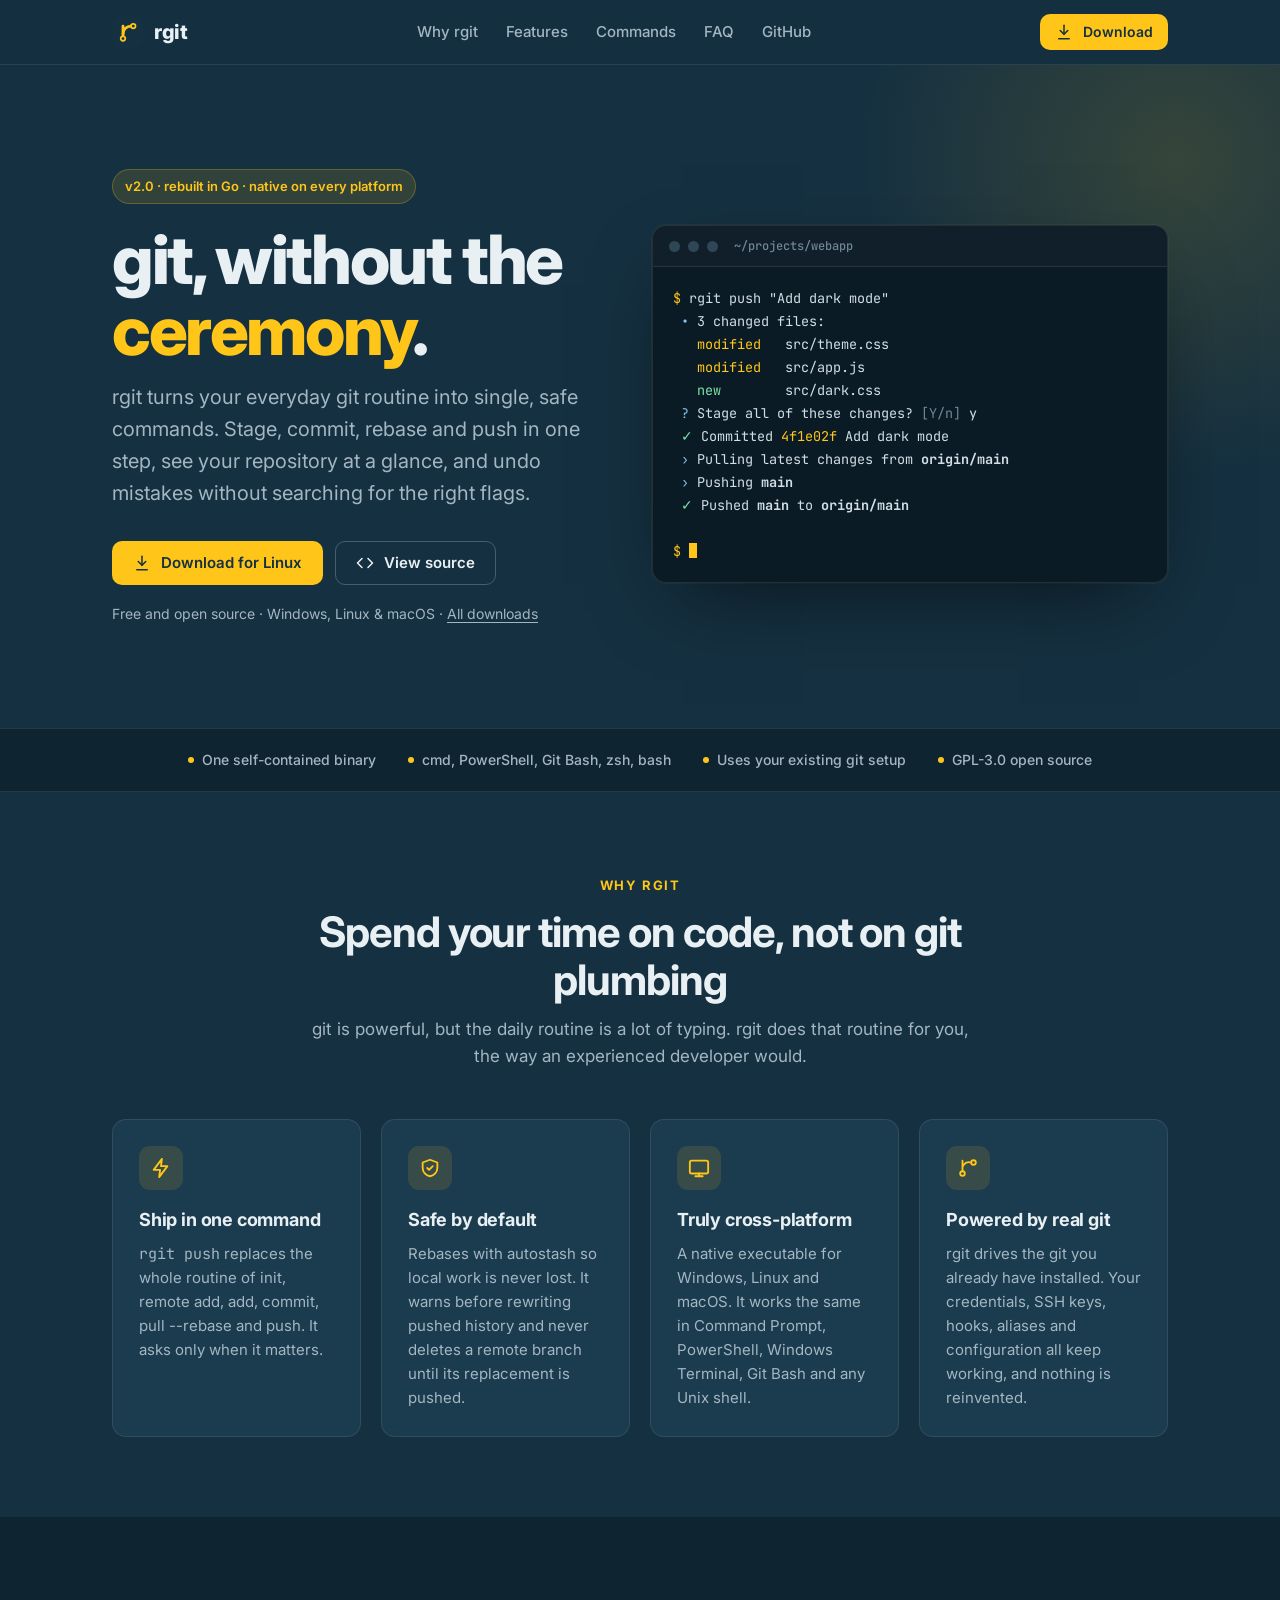
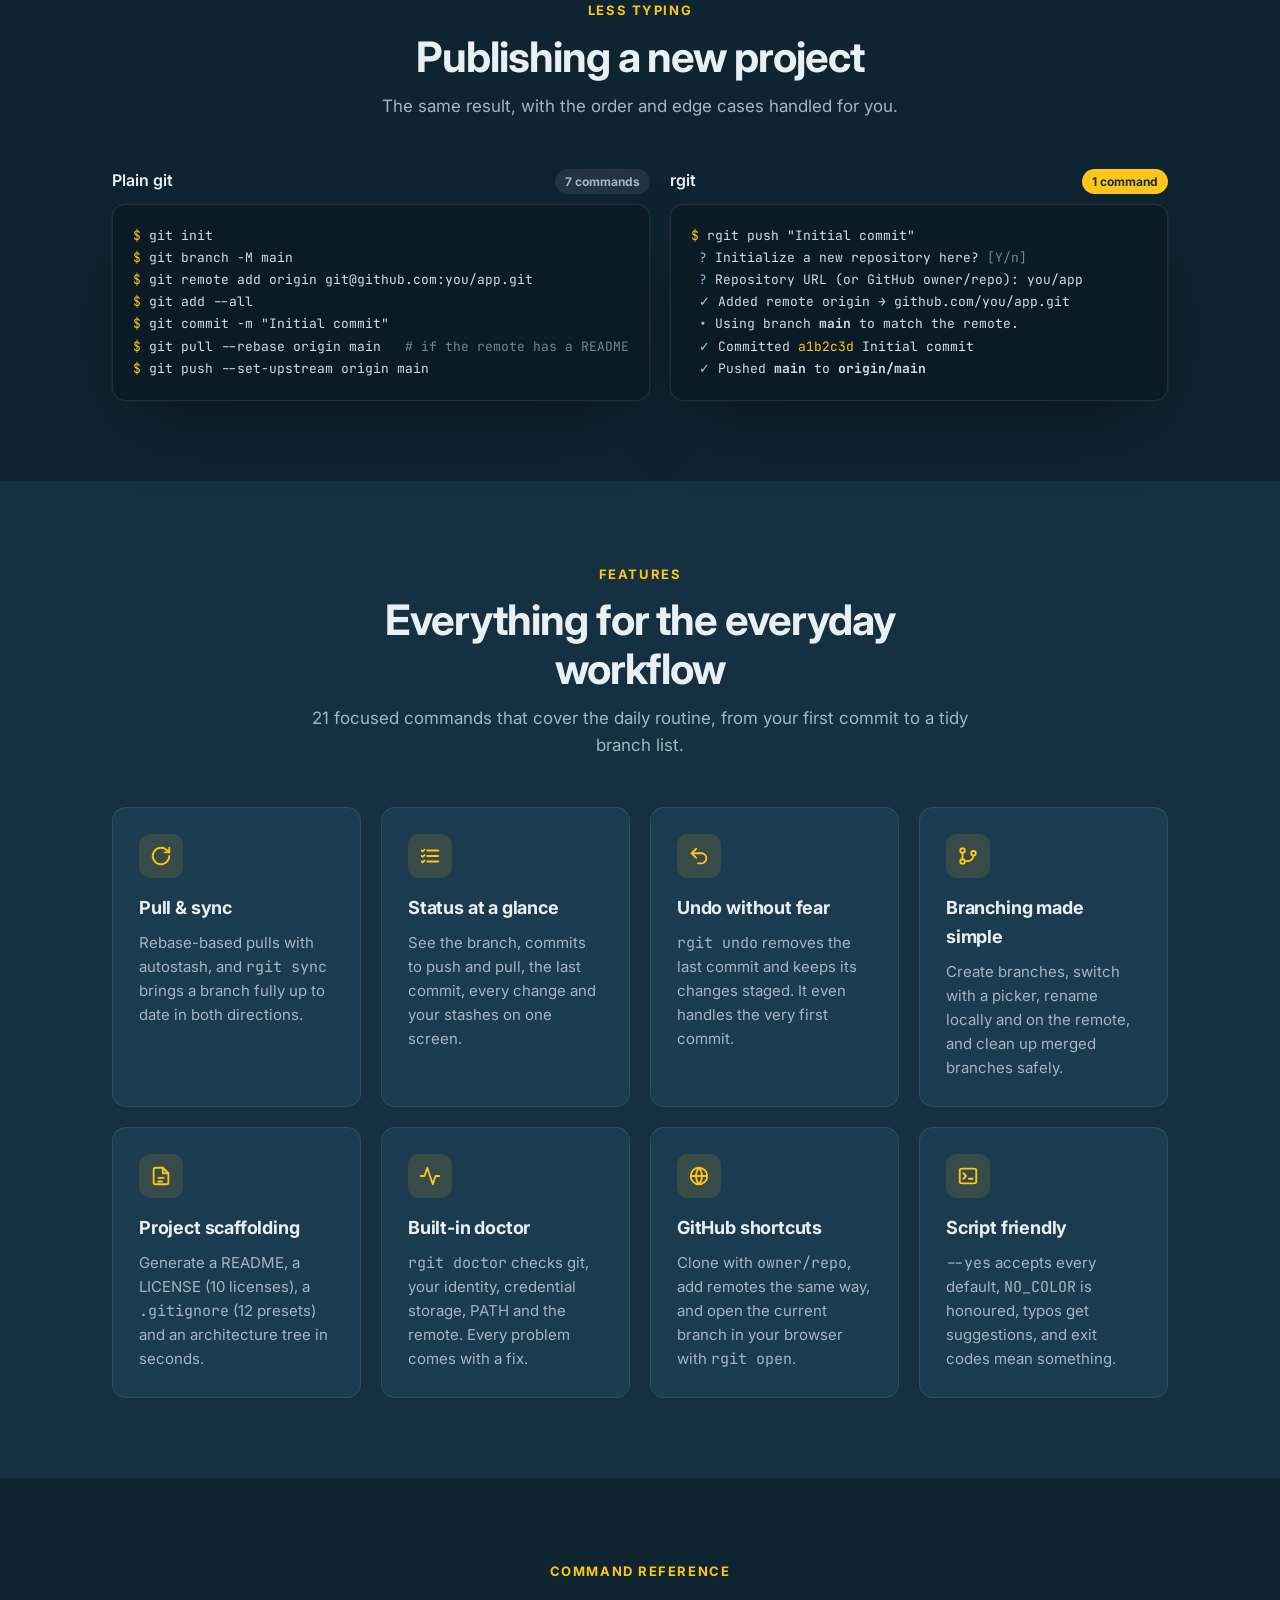
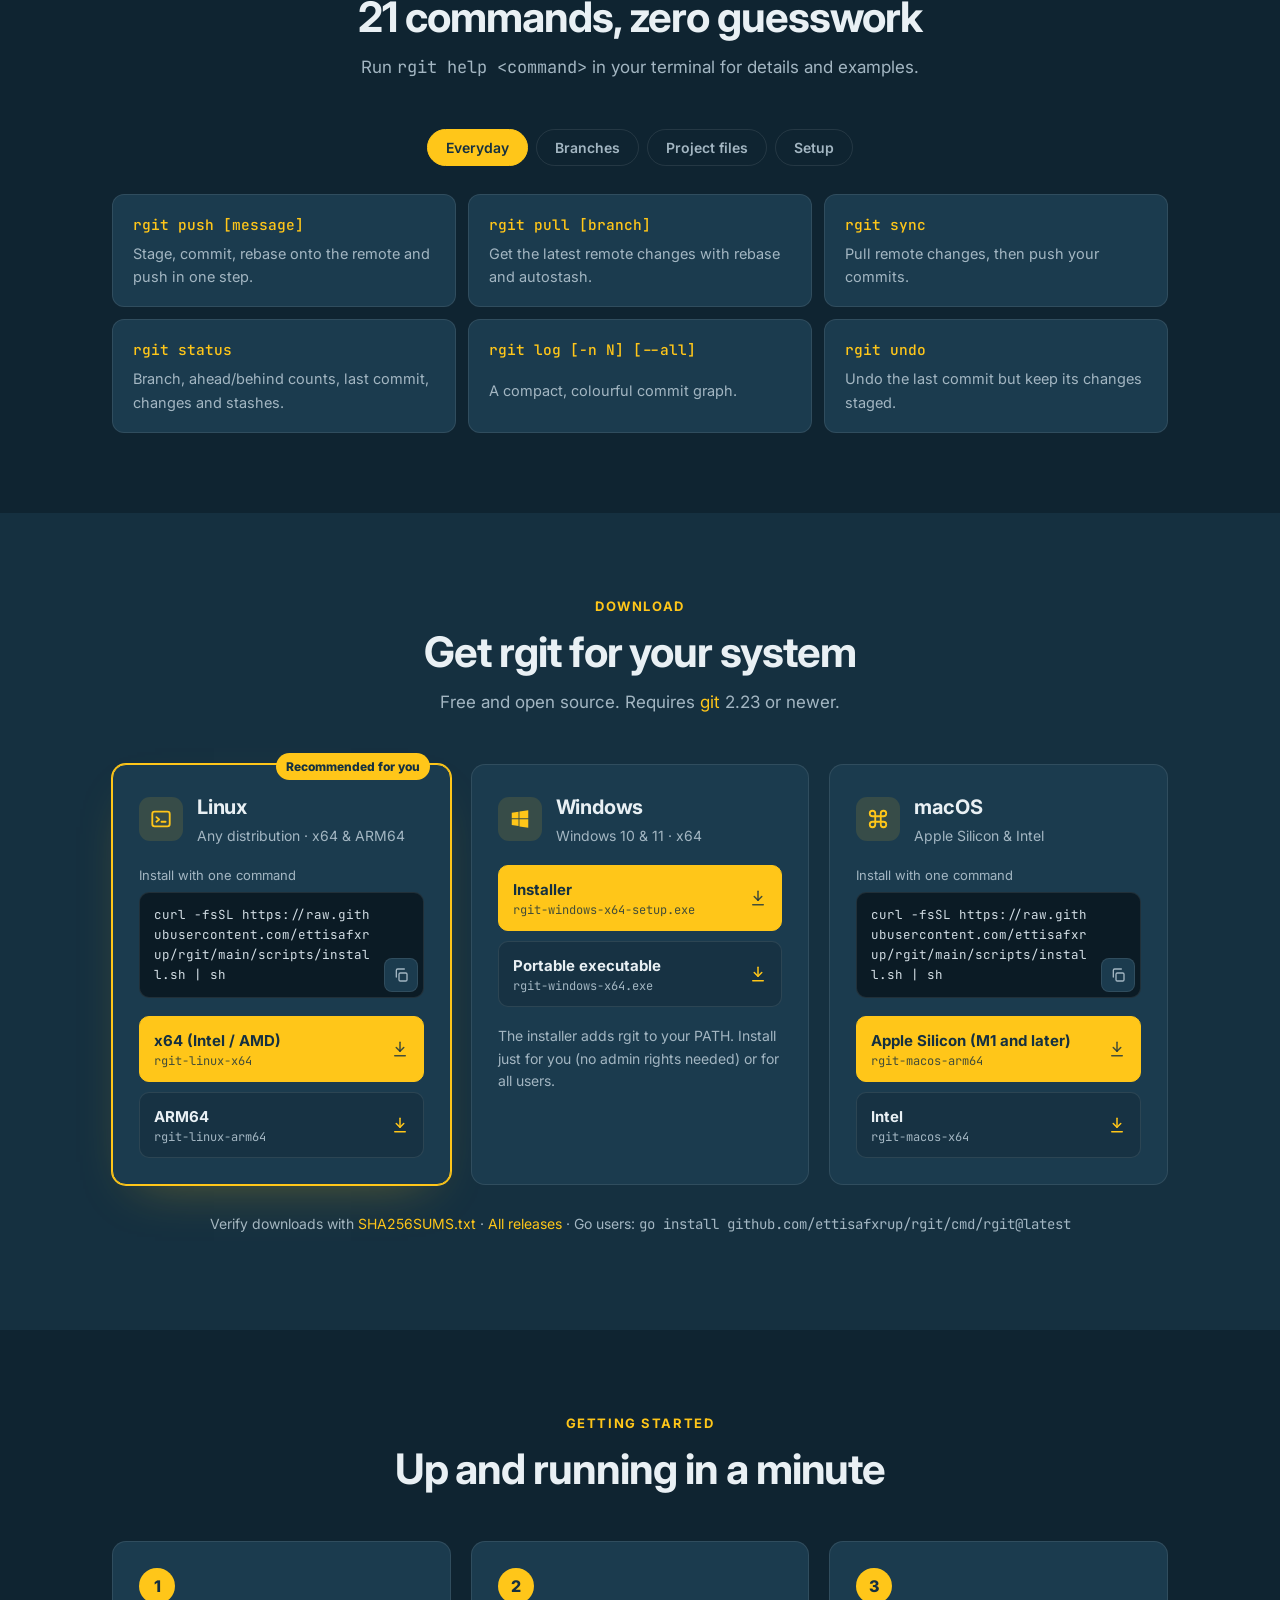
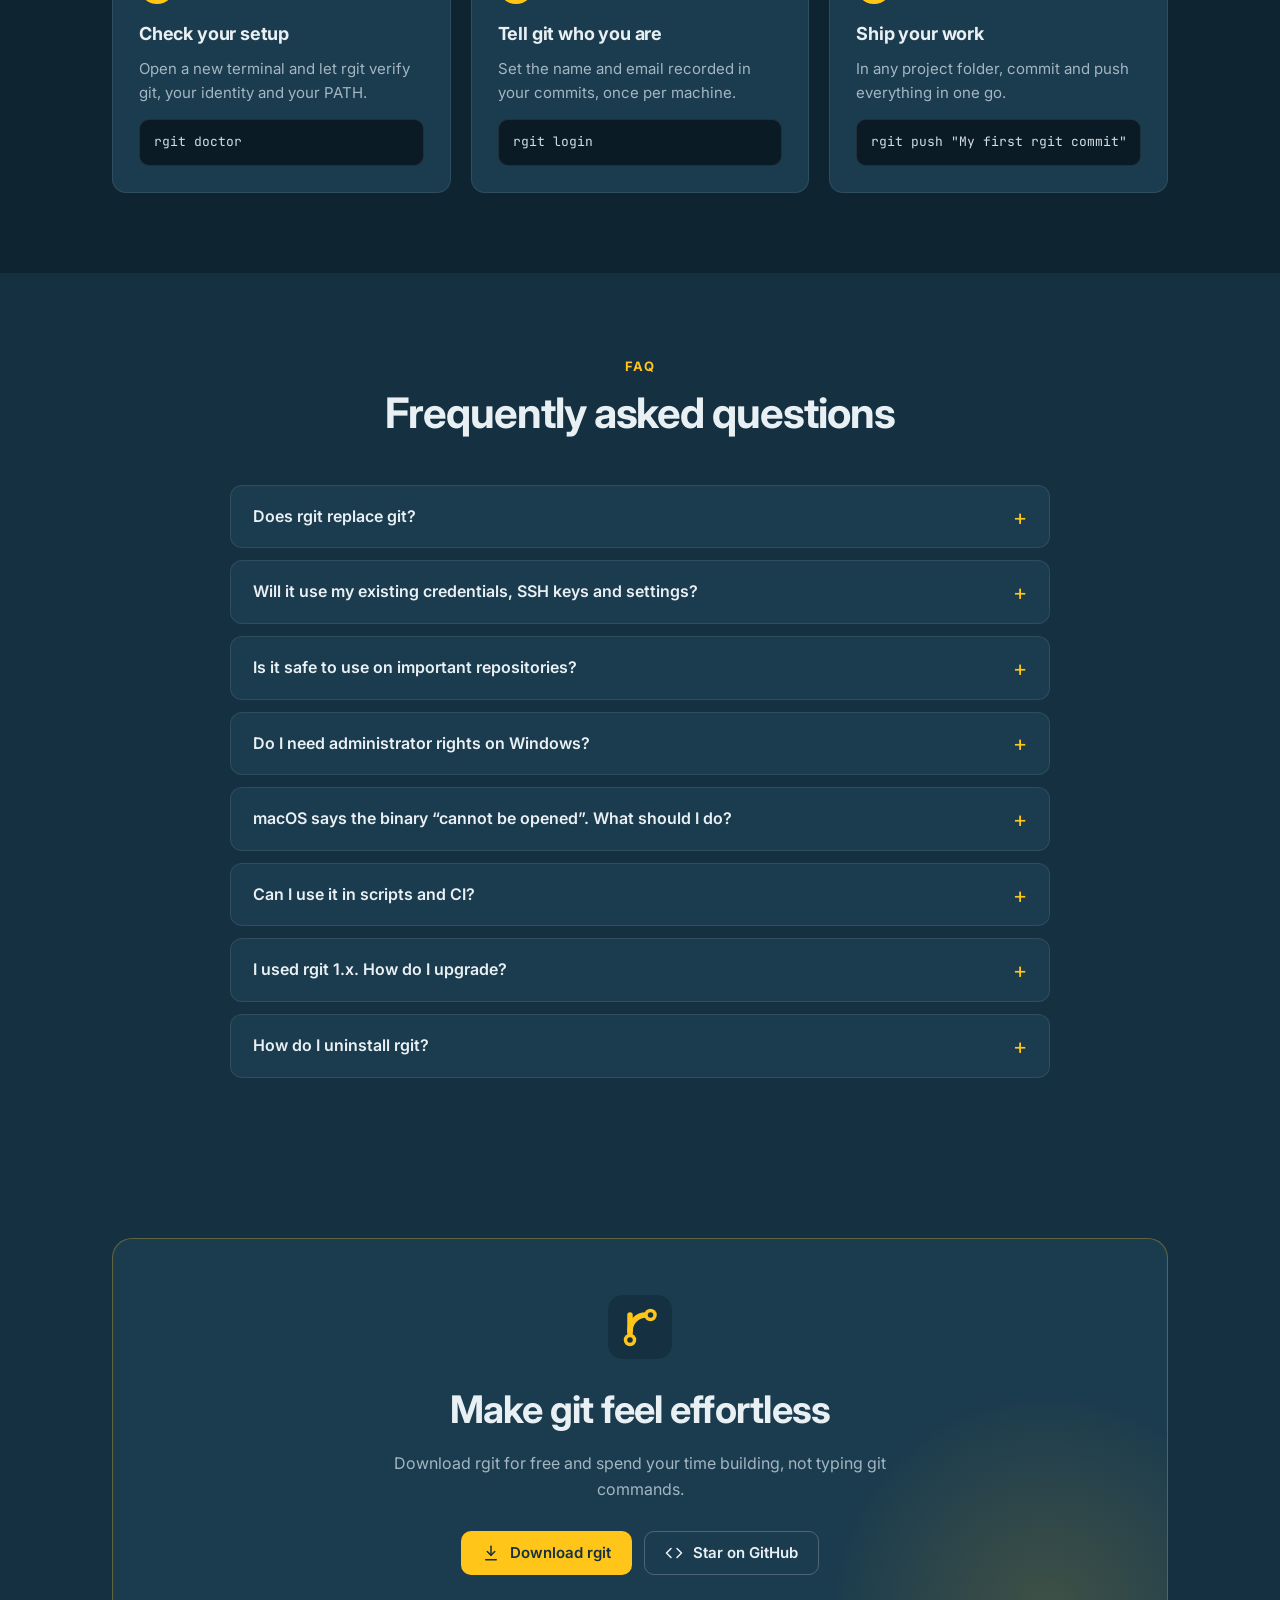
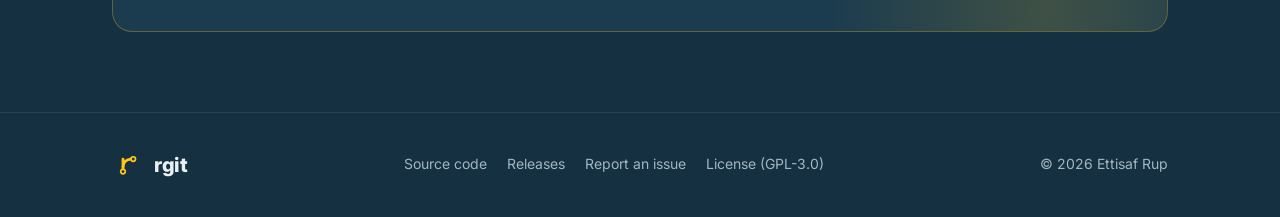
==== docs/index.html @ 82388982 "rgit: v2.0.0 release" ====
<!doctype html>
<html lang="en">
<head>
  <meta charset="utf-8">
  <meta name="viewport" content="width=device-width, initial-scale=1">
  <title>rgit — git, without the ceremony</title>
  <meta name="description" content="rgit is a fast, friendly command-line companion for git. Push, pull, sync, undo, branch and scaffold projects with single, safe commands. Free for Windows, Linux and macOS.">
  <meta name="theme-color" content="#153040">
  <meta property="og:title" content="rgit — git, without the ceremony">
  <meta property="og:description" content="Everyday git chores as single, safe commands. Native on Windows, Linux and macOS.">
  <meta property="og:image" content="og-image.png">
  <meta property="og:type" content="website">
  <link rel="icon" type="image/svg+xml" href="logo.svg">
  <link rel="icon" type="image/png" href="favicon.png">
  <link rel="preconnect" href="https://fonts.googleapis.com">
  <link rel="preconnect" href="https://fonts.gstatic.com" crossorigin>
  <link href="https://fonts.googleapis.com/css2?family=Inter:wght@400;500;600;700;800&family=JetBrains+Mono:wght@400;500;700&display=swap" rel="stylesheet">
  <style>
    :root {
      --navy: #153040;
      --navy-deep: #0f2431;
      --navy-raised: #1b3b4e;
      --navy-high: #234a61;
      --line: rgba(255, 255, 255, 0.09);
      --amber: #ffc619;
      --amber-hover: #ffd451;
      --amber-soft: rgba(255, 198, 25, 0.12);
      --text: #e9f0f4;
      --muted: #a3b6c2;
      --term-bg: #0b1b25;
      --term-green: #7ee2a8;
      --term-cyan: #7cc7e8;
      --term-dim: #6f8795;
      --radius: 14px;
      --max: 1120px;
      --font: "Inter", system-ui, -apple-system, "Segoe UI", Roboto, sans-serif;
      --mono: "JetBrains Mono", ui-monospace, "Cascadia Code", Consolas, monospace;
      color-scheme: dark;
    }

    *, *::before, *::after { box-sizing: border-box; }
    html { scroll-behavior: smooth; }
    body {
      margin: 0;
      background: var(--navy);
      color: var(--text);
      font-family: var(--font);
      font-size: 16px;
      line-height: 1.6;
      -webkit-font-smoothing: antialiased;
      overflow-x: hidden;
    }
    a { color: var(--amber); text-decoration: none; }
    a:hover { color: var(--amber-hover); }
    img, svg { display: block; }
    code, pre, kbd { font-family: var(--mono); }
    :focus-visible { outline: 2px solid var(--amber); outline-offset: 3px; border-radius: 6px; }

    .container { max-width: var(--max); margin: 0 auto; padding: 0 16px; }
    @media (min-width: 720px) { .container { padding: 0 32px; } }

    .skip-link { position: absolute; left: -999px; top: 8px; background: var(--amber); color: var(--navy); padding: 8px 14px; border-radius: 8px; font-weight: 700; z-index: 100; }
    .skip-link:focus { left: 8px; }

    /* ---------- Navigation ---------- */
    .nav {
      position: sticky; top: 0; z-index: 50;
      background: rgba(21, 48, 64, 0.88);
      backdrop-filter: blur(10px); -webkit-backdrop-filter: blur(10px);
      border-bottom: 1px solid var(--line);
    }
    .nav-inner { display: flex; align-items: center; justify-content: space-between; height: 64px; gap: 16px; }
    .brand { display: flex; align-items: center; gap: 10px; color: var(--text); font-weight: 800; font-size: 20px; letter-spacing: -0.02em; }
    .brand:hover { color: var(--text); }
    .brand img { width: 32px; height: 32px; }
    .nav-links { display: none; gap: 28px; font-size: 15px; font-weight: 500; }
    .nav-links a { color: var(--muted); }
    .nav-links a:hover { color: var(--text); }
    @media (min-width: 860px) { .nav-links { display: flex; } }

    /* ---------- Buttons ---------- */
    .btn {
      display: inline-flex; align-items: center; justify-content: center; gap: 10px;
      padding: 12px 20px; border-radius: 10px; border: 1px solid transparent;
      font: 600 15px/1.2 var(--font); cursor: pointer; transition: background .15s, border-color .15s, transform .15s;
      white-space: nowrap;
    }
    .btn:hover { transform: translateY(-1px); }
    .btn-primary { background: var(--amber); color: var(--navy); }
    .btn-primary:hover { background: var(--amber-hover); color: var(--navy); }
    .btn-ghost { background: transparent; color: var(--text); border-color: rgba(255,255,255,.22); }
    .btn-ghost:hover { border-color: var(--amber); color: var(--text); }
    .btn-sm { padding: 8px 14px; font-size: 14px; }
    .btn svg { width: 18px; height: 18px; flex: none; }

    /* ---------- Hero ---------- */
    .hero { position: relative; padding: 72px 0 56px; overflow: hidden; }
    .hero::before {
      content: ""; position: absolute; inset: -40% -20% auto auto; width: 720px; height: 720px;
      background: radial-gradient(circle, rgba(255,198,25,.14), transparent 62%);
      pointer-events: none;
    }
    .hero-grid { position: relative; display: grid; grid-template-columns: minmax(0, 1fr); gap: 48px; align-items: center; }
    @media (min-width: 980px) { .hero-grid { grid-template-columns: minmax(0, 1fr) minmax(0, 1.05fr); } .hero { padding: 104px 0 88px; } }
    .eyebrow {
      display: inline-flex; align-items: center; gap: 8px; padding: 6px 12px; border-radius: 999px;
      background: var(--amber-soft); color: var(--amber); font-size: 13px; font-weight: 600;
      border: 1px solid rgba(255,198,25,.25);
    }
    .hero h1 {
      margin: 20px 0 16px; font-size: clamp(40px, 7vw, 68px); line-height: 1.04; letter-spacing: -0.035em; font-weight: 800;
    }
    .hero h1 em { font-style: normal; color: var(--amber); }
    .hero p.lead { margin: 0 0 32px; font-size: clamp(17px, 2.2vw, 20px); color: var(--muted); max-width: 34em; }
    .hero-actions { display: flex; flex-wrap: wrap; gap: 12px; align-items: center; }
    .hero-meta { margin-top: 18px; font-size: 14px; color: var(--muted); }
    .hero-meta a { color: var(--muted); text-decoration: underline; text-underline-offset: 3px; }
    .hero-meta a:hover { color: var(--text); }

    /* ---------- Terminal ---------- */
    .terminal {
      background: var(--term-bg); border: 1px solid var(--line); border-radius: var(--radius);
      box-shadow: 0 30px 80px -30px rgba(0,0,0,.65), 0 0 0 1px rgba(255,198,25,.05);
      overflow: hidden; min-width: 0;
    }
    .terminal-bar { display: flex; align-items: center; gap: 8px; padding: 12px 16px; border-bottom: 1px solid var(--line); background: rgba(255,255,255,.02); }
    .terminal-bar span { width: 11px; height: 11px; border-radius: 50%; background: #2e4655; }
    .terminal-bar .title { width: auto; height: auto; background: none; margin-left: 8px; font: 500 12px var(--mono); color: var(--term-dim); border-radius: 0; }
    .terminal pre { margin: 0; padding: 20px; font-size: 13.5px; line-height: 1.7; overflow-x: auto; color: #d2dde4; }
    .t-prompt { color: var(--amber); user-select: none; }
    .t-ok { color: var(--term-green); }
    .t-step { color: var(--term-cyan); }
    .t-ask { color: var(--term-cyan); }
    .t-dim { color: var(--term-dim); }
    .t-hash { color: var(--amber); }
    .t-new { color: var(--term-green); }
    .t-mod { color: var(--amber); }
    .cursor { display: inline-block; width: 8px; height: 1.1em; vertical-align: -2px; background: var(--amber); animation: blink 1.1s steps(1) infinite; }
    @keyframes blink { 50% { opacity: 0; } }
    @media (prefers-reduced-motion: reduce) { .cursor { animation: none; } html { scroll-behavior: auto; } .btn:hover { transform: none; } }

    /* ---------- Strip ---------- */
    .strip { border-top: 1px solid var(--line); border-bottom: 1px solid var(--line); background: var(--navy-deep); }
    .strip ul { list-style: none; margin: 0 auto; padding: 20px 16px; display: flex; flex-wrap: wrap; justify-content: center; gap: 10px 32px; font-size: 14px; color: var(--muted); font-weight: 500; }
    .strip li { display: flex; align-items: center; gap: 8px; }
    .strip li::before { content: ""; width: 6px; height: 6px; border-radius: 50%; background: var(--amber); }

    /* ---------- Sections ---------- */
    section { padding: 80px 0; }
    section.alt { background: var(--navy-deep); }
    .section-head { max-width: 680px; margin: 0 auto 48px; text-align: center; }
    .section-head .kicker { color: var(--amber); font-weight: 700; font-size: 13px; letter-spacing: .12em; text-transform: uppercase; }
    .section-head h2 { margin: 10px 0 12px; font-size: clamp(28px, 4.2vw, 42px); line-height: 1.15; letter-spacing: -0.025em; }
    .section-head p { margin: 0; color: var(--muted); font-size: 17px; }

    .grid { display: grid; gap: 20px; grid-template-columns: repeat(auto-fit, minmax(min(100%, 230px), 1fr)); }
    .card {
      background: var(--navy-raised); border: 1px solid var(--line); border-radius: var(--radius);
      padding: 26px; transition: border-color .2s, transform .2s;
    }
    .card:hover { border-color: rgba(255,198,25,.35); }
    .card h3 { margin: 16px 0 8px; font-size: 18px; letter-spacing: -0.01em; }
    .card p { margin: 0; color: var(--muted); font-size: 15px; }
    .icon {
      width: 44px; height: 44px; border-radius: 11px; display: grid; place-items: center;
      background: var(--amber-soft); color: var(--amber);
    }
    .icon svg { width: 22px; height: 22px; }

    /* ---------- Comparison ---------- */
    .compare { display: grid; gap: 20px; }
    @media (min-width: 860px) { .compare { grid-template-columns: 1fr 1fr; } }
    .compare .terminal pre { font-size: 13px; }
    .compare-label { display: flex; align-items: center; justify-content: space-between; margin-bottom: 10px; font-weight: 600; }
    .pill { font-size: 12px; font-weight: 700; padding: 3px 10px; border-radius: 999px; }
    .pill-muted { background: rgba(255,255,255,.08); color: var(--muted); }
    .pill-amber { background: var(--amber); color: var(--navy); }

    /* ---------- Commands ---------- */
    .tabs { display: flex; flex-wrap: wrap; gap: 8px; justify-content: center; margin-bottom: 28px; }
    .tab {
      padding: 9px 18px; border-radius: 999px; border: 1px solid var(--line); background: transparent;
      color: var(--muted); font: 600 14px var(--font); cursor: pointer;
    }
    .tab:hover { color: var(--text); }
    .tab[aria-selected="true"] { background: var(--amber); border-color: var(--amber); color: var(--navy); }
    .cmd-list { display: grid; gap: 12px; grid-template-columns: repeat(auto-fit, minmax(min(100%, 320px), 1fr)); }
    .cmd {
      display: grid; gap: 6px; padding: 18px 20px; border-radius: 12px;
      background: var(--navy-raised); border: 1px solid var(--line);
    }
    .cmd code { color: var(--amber); font-size: 14.5px; font-weight: 500; word-break: break-word; }
    .cmd span { color: var(--muted); font-size: 14.5px; }
    [hidden] { display: none !important; }

    /* ---------- Download ---------- */
    .platforms { display: grid; gap: 20px; grid-template-columns: repeat(auto-fit, minmax(min(100%, 300px), 1fr)); }
    .platform { position: relative; display: flex; flex-direction: column; gap: 18px; }
    .platform.recommended { border-color: var(--amber); box-shadow: 0 0 0 1px var(--amber), 0 20px 50px -25px rgba(255,198,25,.35); }
    .badge-rec {
      position: absolute; top: -12px; right: 20px; background: var(--amber); color: var(--navy);
      font-size: 12px; font-weight: 800; padding: 4px 10px; border-radius: 999px; display: none;
    }
    .platform.recommended .badge-rec { display: block; }
    .platform-head { display: flex; align-items: center; gap: 14px; }
    .platform-head h3 { margin: 0; font-size: 20px; }
    .platform-head p { margin: 2px 0 0; color: var(--muted); font-size: 14px; }
    .downloads { display: grid; gap: 10px; }
    .dl {
      display: flex; align-items: center; justify-content: space-between; gap: 12px;
      padding: 12px 14px; border-radius: 10px; border: 1px solid var(--line); background: rgba(0,0,0,.14); color: var(--text);
    }
    .dl:hover { border-color: var(--amber); color: var(--text); }
    .dl strong { display: block; font-size: 15px; }
    .dl small { display: block; color: var(--muted); font: 12px var(--mono); word-break: break-all; }
    .dl svg { width: 18px; height: 18px; color: var(--amber); flex: none; }
    .dl.primary { background: var(--amber); border-color: var(--amber); color: var(--navy); }
    .dl.primary small, .dl.primary svg { color: rgba(21,48,64,.8); }
    .dl.primary:hover { background: var(--amber-hover); color: var(--navy); }

    .snippet { position: relative; }
    .snippet-label { font-size: 13px; color: var(--muted); margin-bottom: 6px; }
    .snippet pre {
      margin: 0; padding: 12px 48px 12px 14px; white-space: pre-wrap; word-break: break-all; border-radius: 10px; background: var(--term-bg);
      border: 1px solid var(--line); font-size: 12.5px; line-height: 1.6; overflow-x: auto; color: #d2dde4;
    }
    .copy {
      position: absolute; right: 6px; bottom: 6px; width: 34px; height: 34px; border-radius: 8px;
      border: 1px solid var(--line); background: var(--navy-raised); color: var(--muted); cursor: pointer;
      display: grid; place-items: center;
    }
    .copy:hover { color: var(--amber); border-color: var(--amber); }
    .copy svg { width: 16px; height: 16px; }
    .copy.done { color: var(--term-green); border-color: var(--term-green); }
    .download-foot { margin-top: 28px; text-align: center; color: var(--muted); font-size: 14px; }

    /* ---------- Steps ---------- */
    .steps { counter-reset: step; display: grid; gap: 20px; grid-template-columns: repeat(auto-fit, minmax(min(100%, 280px), 1fr)); }
    .step { counter-increment: step; }
    .step::before {
      content: counter(step); display: grid; place-items: center; width: 36px; height: 36px; border-radius: 50%;
      background: var(--amber); color: var(--navy); font-weight: 800;
    }
    .step pre { margin: 14px 0 0; padding: 12px 14px; background: var(--term-bg); border-radius: 10px; border: 1px solid var(--line); font-size: 13px; overflow-x: auto; color: #d2dde4; }

    /* ---------- FAQ ---------- */
    .faq { max-width: 820px; margin: 0 auto; display: grid; gap: 12px; }
    .faq details { background: var(--navy-raised); border: 1px solid var(--line); border-radius: 12px; padding: 0 22px; }
    .faq details[open] { border-color: rgba(255,198,25,.35); }
    .faq summary {
      list-style: none; cursor: pointer; padding: 18px 0; font-weight: 600; font-size: 16px;
      display: flex; justify-content: space-between; gap: 16px; align-items: center;
    }
    .faq summary::-webkit-details-marker { display: none; }
    .faq summary::after { content: "+"; color: var(--amber); font-size: 22px; font-weight: 400; line-height: 1; transition: transform .2s; }
    .faq details[open] summary::after { transform: rotate(45deg); }
    .faq details p { margin: 0 0 18px; color: var(--muted); }
    .faq code { color: var(--amber); font-size: .92em; }

    /* ---------- CTA + footer ---------- */
    .cta { text-align: center; }
    .cta-box {
      position: relative; overflow: hidden; padding: 56px 24px; border-radius: 20px;
      background: var(--navy-raised); border: 1px solid rgba(255,198,25,.3);
    }
    .cta-box::before { content: ""; position: absolute; inset: auto -120px -220px auto; width: 480px; height: 480px; background: radial-gradient(circle, rgba(255,198,25,.16), transparent 65%); }
    .cta-box > * { position: relative; }
    .cta-box img { width: 64px; height: 64px; margin: 0 auto 20px; }
    .cta-box h2 { margin: 0 0 12px; font-size: clamp(26px, 4vw, 38px); letter-spacing: -0.02em; }
    .cta-box p { margin: 0 auto 28px; color: var(--muted); max-width: 32em; }
    .cta-box .hero-actions { justify-content: center; }

    footer { border-top: 1px solid var(--line); padding: 36px 0; color: var(--muted); font-size: 14px; }
    .footer-inner { display: flex; flex-wrap: wrap; gap: 16px 28px; justify-content: space-between; align-items: center; }
    .footer-links { display: flex; flex-wrap: wrap; gap: 20px; }
    .footer-links a { color: var(--muted); }
    .footer-links a:hover { color: var(--text); }
  </style>
</head>
<body>
  <a class="skip-link" href="#main">Skip to content</a>

  <!-- Reusable icons -->
  <svg width="0" height="0" style="position:absolute" aria-hidden="true">
    <symbol id="i-download" viewBox="0 0 24 24" fill="none" stroke="currentColor" stroke-width="2" stroke-linecap="round" stroke-linejoin="round"><path d="M12 3v12"/><path d="m7 10 5 5 5-5"/><path d="M5 21h14"/></symbol>
    <symbol id="i-copy" viewBox="0 0 24 24" fill="none" stroke="currentColor" stroke-width="2" stroke-linecap="round" stroke-linejoin="round"><rect x="9" y="9" width="12" height="12" rx="2"/><path d="M5 15V5a2 2 0 0 1 2-2h10"/></symbol>
    <symbol id="i-check" viewBox="0 0 24 24" fill="none" stroke="currentColor" stroke-width="2.4" stroke-linecap="round" stroke-linejoin="round"><path d="M20 6 9 17l-5-5"/></symbol>
    <symbol id="i-code" viewBox="0 0 24 24" fill="none" stroke="currentColor" stroke-width="2" stroke-linecap="round" stroke-linejoin="round"><path d="m16 18 6-6-6-6"/><path d="m8 6-6 6 6 6"/></symbol>
    <symbol id="i-windows" viewBox="0 0 24 24" fill="currentColor"><path d="M3 5.2 10.4 4v7.3H3zM11.4 3.9 21 2.5v8.8h-9.6zM3 12.3h7.4v7.4L3 18.6zM11.4 12.3H21v9.2l-9.6-1.4z"/></symbol>
    <symbol id="i-mac" viewBox="0 0 24 24" fill="none" stroke="currentColor" stroke-width="2" stroke-linecap="round" stroke-linejoin="round"><path d="M9 6a3 3 0 1 0-3 3h12a3 3 0 1 0-3-3v12a3 3 0 1 0 3-3H6a3 3 0 1 0 3 3z"/></symbol>
    <symbol id="i-linux" viewBox="0 0 24 24" fill="none" stroke="currentColor" stroke-width="2" stroke-linecap="round" stroke-linejoin="round"><rect x="2.5" y="4" width="19" height="16" rx="2.5"/><path d="m7 10 3 2.5L7 15"/><path d="M12.5 15H17"/></symbol>
  </svg>

  <header class="nav">
    <div class="container nav-inner">
      <a class="brand" href="#top" aria-label="rgit home"><img src="logo.svg" alt="" width="32" height="32">rgit</a>
      <nav class="nav-links" aria-label="Main">
        <a href="#why">Why rgit</a>
        <a href="#features">Features</a>
        <a href="#commands">Commands</a>
        <a href="#faq">FAQ</a>
        <a href="https://github.com/ettisafxrup/rgit">GitHub</a>
      </nav>
      <a class="btn btn-primary btn-sm" href="#download"><svg aria-hidden="true"><use href="#i-download"/></svg>Download</a>
    </div>
  </header>

  <main id="main">
    <!-- ================= Hero ================= -->
    <section class="hero" id="top">
      <div class="container hero-grid">
        <div>
          <span class="eyebrow">v2.0 · rebuilt in Go · native on every platform</span>
          <h1>git, without the <em>ceremony</em>.</h1>
          <p class="lead">rgit turns your everyday git routine into single, safe commands. Stage, commit, rebase and push in one step, see your repository at a glance, and undo mistakes without searching for the right flags.</p>
          <div class="hero-actions">
            <a class="btn btn-primary" id="hero-download" href="#download">
              <svg aria-hidden="true"><use href="#i-download"/></svg><span>Download rgit</span>
            </a>
            <a class="btn btn-ghost" href="https://github.com/ettisafxrup/rgit">
              <svg aria-hidden="true"><use href="#i-code"/></svg>View source
            </a>
          </div>
          <p class="hero-meta" id="hero-meta">Free and open source · Windows, Linux &amp; macOS · <a href="#download">All downloads</a></p>
        </div>

        <div class="terminal" role="img" aria-label="Terminal showing rgit push committing and pushing three files in one command">
          <div class="terminal-bar"><span></span><span></span><span></span><span class="title">~/projects/webapp</span></div>
<pre><span class="t-prompt">$</span> rgit push "Add dark mode"
 <span class="t-step">•</span> 3 changed files:
   <span class="t-mod">modified  </span> src/theme.css
   <span class="t-mod">modified  </span> src/app.js
   <span class="t-new">new       </span> src/dark.css
 <span class="t-ask">?</span> Stage all of these changes? <span class="t-dim">[Y/n]</span> y
 <span class="t-ok">✓</span> Committed <span class="t-hash">4f1e02f</span> Add dark mode
 <span class="t-step">›</span> Pulling latest changes from <b>origin/main</b>
 <span class="t-step">›</span> Pushing <b>main</b>
 <span class="t-ok">✓</span> Pushed <b>main</b> to <b>origin/main</b>

<span class="t-prompt">$</span> <span class="cursor"></span></pre>
        </div>
      </div>
    </section>

    <div class="strip">
      <ul class="container">
        <li>One self-contained binary</li>
        <li>cmd, PowerShell, Git Bash, zsh, bash</li>
        <li>Uses your existing git setup</li>
        <li>GPL-3.0 open source</li>
      </ul>
    </div>

    <!-- ================= Why ================= -->
    <section id="why">
      <div class="container">
        <div class="section-head">
          <span class="kicker">Why rgit</span>
          <h2>Spend your time on code, not on git plumbing</h2>
          <p>git is powerful, but the daily routine is a lot of typing. rgit does that routine for you, the way an experienced developer would.</p>
        </div>
        <div class="grid">
          <article class="card">
            <div class="icon"><svg viewBox="0 0 24 24" fill="none" stroke="currentColor" stroke-width="2" stroke-linecap="round" stroke-linejoin="round" aria-hidden="true"><path d="M13 2 4 14h7l-1 8 9-12h-7z"/></svg></div>
            <h3>Ship in one command</h3>
            <p><code>rgit push</code> replaces the whole routine of init, remote add, add, commit, pull --rebase and push. It asks only when it matters.</p>
          </article>
          <article class="card">
            <div class="icon"><svg viewBox="0 0 24 24" fill="none" stroke="currentColor" stroke-width="2" stroke-linecap="round" stroke-linejoin="round" aria-hidden="true"><path d="M12 3 4 6v6c0 4.5 3.4 8.3 8 9 4.6-.7 8-4.5 8-9V6z"/><path d="m9 12 2 2 4-4"/></svg></div>
            <h3>Safe by default</h3>
            <p>Rebases with autostash so local work is never lost. It warns before rewriting pushed history and never deletes a remote branch until its replacement is pushed.</p>
          </article>
          <article class="card">
            <div class="icon"><svg viewBox="0 0 24 24" fill="none" stroke="currentColor" stroke-width="2" stroke-linecap="round" stroke-linejoin="round" aria-hidden="true"><rect x="2" y="4" width="20" height="14" rx="2"/><path d="M8 21h8M12 18v3"/></svg></div>
            <h3>Truly cross-platform</h3>
            <p>A native executable for Windows, Linux and macOS. It works the same in Command Prompt, PowerShell, Windows Terminal, Git Bash and any Unix shell.</p>
          </article>
          <article class="card">
            <div class="icon"><svg viewBox="0 0 24 24" fill="none" stroke="currentColor" stroke-width="2" stroke-linecap="round" stroke-linejoin="round" aria-hidden="true"><circle cx="6" cy="18" r="2.5"/><circle cx="18" cy="6" r="2.5"/><path d="M6 15.5V4M6 11a7 7 0 0 1 9.5-4.8"/></svg></div>
            <h3>Powered by real git</h3>
            <p>rgit drives the git you already have installed. Your credentials, SSH keys, hooks, aliases and configuration all keep working, and nothing is reinvented.</p>
          </article>
        </div>
      </div>
    </section>

    <!-- ================= Comparison ================= -->
    <section class="alt" aria-labelledby="compare-title">
      <div class="container">
        <div class="section-head">
          <span class="kicker">Less typing</span>
          <h2 id="compare-title">Publishing a new project</h2>
          <p>The same result, with the order and edge cases handled for you.</p>
        </div>
        <div class="compare">
          <div>
            <div class="compare-label">Plain git <span class="pill pill-muted">7 commands</span></div>
            <div class="terminal">
<pre><span class="t-prompt">$</span> git init
<span class="t-prompt">$</span> git branch -M main
<span class="t-prompt">$</span> git remote add origin git@github.com:you/app.git
<span class="t-prompt">$</span> git add --all
<span class="t-prompt">$</span> git commit -m "Initial commit"
<span class="t-prompt">$</span> git pull --rebase origin main   <span class="t-dim"># if the remote has a README</span>
<span class="t-prompt">$</span> git push --set-upstream origin main</pre>
            </div>
          </div>
          <div>
            <div class="compare-label">rgit <span class="pill pill-amber">1 command</span></div>
            <div class="terminal">
<pre><span class="t-prompt">$</span> rgit push "Initial commit"
 <span class="t-ask">?</span> Initialize a new repository here? <span class="t-dim">[Y/n]</span>
 <span class="t-ask">?</span> Repository URL (or GitHub owner/repo): you/app
 <span class="t-ok">✓</span> Added remote origin → github.com/you/app.git
 <span class="t-step">•</span> Using branch <b>main</b> to match the remote.
 <span class="t-ok">✓</span> Committed <span class="t-hash">a1b2c3d</span> Initial commit
 <span class="t-ok">✓</span> Pushed <b>main</b> to <b>origin/main</b></pre>
            </div>
          </div>
        </div>
      </div>
    </section>

    <!-- ================= Features ================= -->
    <section id="features">
      <div class="container">
        <div class="section-head">
          <span class="kicker">Features</span>
          <h2>Everything for the everyday workflow</h2>
          <p>21 focused commands that cover the daily routine, from your first commit to a tidy branch list.</p>
        </div>
        <div class="grid">
          <article class="card">
            <div class="icon"><svg viewBox="0 0 24 24" fill="none" stroke="currentColor" stroke-width="2" stroke-linecap="round" stroke-linejoin="round" aria-hidden="true"><path d="M21 12a9 9 0 1 1-3-6.7L21 8"/><path d="M21 3v5h-5"/></svg></div>
            <h3>Pull &amp; sync</h3>
            <p>Rebase-based pulls with autostash, and <code>rgit sync</code> brings a branch fully up to date in both directions.</p>
          </article>
          <article class="card">
            <div class="icon"><svg viewBox="0 0 24 24" fill="none" stroke="currentColor" stroke-width="2" stroke-linecap="round" stroke-linejoin="round" aria-hidden="true"><path d="M9 6h12M9 12h12M9 18h12"/><path d="m3 6 1 1 2-2M3 12l1 1 2-2M3 18l1 1 2-2"/></svg></div>
            <h3>Status at a glance</h3>
            <p>See the branch, commits to push and pull, the last commit, every change and your stashes on one screen.</p>
          </article>
          <article class="card">
            <div class="icon"><svg viewBox="0 0 24 24" fill="none" stroke="currentColor" stroke-width="2" stroke-linecap="round" stroke-linejoin="round" aria-hidden="true"><path d="M9 14 4 9l5-5"/><path d="M4 9h10.5a5.5 5.5 0 0 1 0 11H11"/></svg></div>
            <h3>Undo without fear</h3>
            <p><code>rgit undo</code> removes the last commit and keeps its changes staged. It even handles the very first commit.</p>
          </article>
          <article class="card">
            <div class="icon"><svg viewBox="0 0 24 24" fill="none" stroke="currentColor" stroke-width="2" stroke-linecap="round" stroke-linejoin="round" aria-hidden="true"><circle cx="6" cy="6" r="2.5"/><circle cx="6" cy="18" r="2.5"/><circle cx="18" cy="9" r="2.5"/><path d="M6 8.5v7M18 11.5a6 6 0 0 1-6 6H8.5"/></svg></div>
            <h3>Branching made simple</h3>
            <p>Create branches, switch with a picker, rename locally and on the remote, and clean up merged branches safely.</p>
          </article>
          <article class="card">
            <div class="icon"><svg viewBox="0 0 24 24" fill="none" stroke="currentColor" stroke-width="2" stroke-linecap="round" stroke-linejoin="round" aria-hidden="true"><path d="M14 3H6a2 2 0 0 0-2 2v14a2 2 0 0 0 2 2h12a2 2 0 0 0 2-2V9z"/><path d="M14 3v6h6M9 14h6M9 18h4"/></svg></div>
            <h3>Project scaffolding</h3>
            <p>Generate a README, a LICENSE (10 licenses), a <code>.gitignore</code> (12 presets) and an architecture tree in seconds.</p>
          </article>
          <article class="card">
            <div class="icon"><svg viewBox="0 0 24 24" fill="none" stroke="currentColor" stroke-width="2" stroke-linecap="round" stroke-linejoin="round" aria-hidden="true"><path d="M22 12h-4l-3 9L9 3l-3 9H2"/></svg></div>
            <h3>Built-in doctor</h3>
            <p><code>rgit doctor</code> checks git, your identity, credential storage, PATH and the remote. Every problem comes with a fix.</p>
          </article>
          <article class="card">
            <div class="icon"><svg viewBox="0 0 24 24" fill="none" stroke="currentColor" stroke-width="2" stroke-linecap="round" stroke-linejoin="round" aria-hidden="true"><circle cx="12" cy="12" r="9"/><path d="M3 12h18M12 3a14 14 0 0 1 0 18M12 3a14 14 0 0 0 0 18"/></svg></div>
            <h3>GitHub shortcuts</h3>
            <p>Clone with <code>owner/repo</code>, add remotes the same way, and open the current branch in your browser with <code>rgit open</code>.</p>
          </article>
          <article class="card">
            <div class="icon"><svg viewBox="0 0 24 24" fill="none" stroke="currentColor" stroke-width="2" stroke-linecap="round" stroke-linejoin="round" aria-hidden="true"><rect x="3" y="4" width="18" height="16" rx="2"/><path d="m7 9 3 3-3 3M13 15h4"/></svg></div>
            <h3>Script friendly</h3>
            <p><code>--yes</code> accepts every default, <code>NO_COLOR</code> is honoured, typos get suggestions, and exit codes mean something.</p>
          </article>
        </div>
      </div>
    </section>

    <!-- ================= Commands ================= -->
    <section class="alt" id="commands">
      <div class="container">
        <div class="section-head">
          <span class="kicker">Command reference</span>
          <h2>21 commands, zero guesswork</h2>
          <p>Run <code>rgit help &lt;command&gt;</code> in your terminal for details and examples.</p>
        </div>

        <div class="tabs" role="tablist" aria-label="Command groups">
          <button class="tab" role="tab" id="tab-everyday" aria-controls="panel-everyday" aria-selected="true">Everyday</button>
          <button class="tab" role="tab" id="tab-branches" aria-controls="panel-branches" aria-selected="false" tabindex="-1">Branches</button>
          <button class="tab" role="tab" id="tab-files" aria-controls="panel-files" aria-selected="false" tabindex="-1">Project files</button>
          <button class="tab" role="tab" id="tab-setup" aria-controls="panel-setup" aria-selected="false" tabindex="-1">Setup</button>
        </div>

        <div class="cmd-list" role="tabpanel" id="panel-everyday" aria-labelledby="tab-everyday">
          <div class="cmd"><code>rgit push [message]</code><span>Stage, commit, rebase onto the remote and push in one step.</span></div>
          <div class="cmd"><code>rgit pull [branch]</code><span>Get the latest remote changes with rebase and autostash.</span></div>
          <div class="cmd"><code>rgit sync</code><span>Pull remote changes, then push your commits.</span></div>
          <div class="cmd"><code>rgit status</code><span>Branch, ahead/behind counts, last commit, changes and stashes.</span></div>
          <div class="cmd"><code>rgit log [-n N] [--all]</code><span>A compact, colourful commit graph.</span></div>
          <div class="cmd"><code>rgit undo</code><span>Undo the last commit but keep its changes staged.</span></div>
        </div>
        <div class="cmd-list" role="tabpanel" id="panel-branches" aria-labelledby="tab-branches" hidden>
          <div class="cmd"><code>rgit new &lt;branch&gt;</code><span>Create a new branch and switch to it.</span></div>
          <div class="cmd"><code>rgit switch [branch]</code><span>Switch branches, or pick one from a numbered list.</span></div>
          <div class="cmd"><code>rgit rename &lt;old&gt;:&lt;new&gt;</code><span>Rename a branch locally and on the remote, safely.</span></div>
          <div class="cmd"><code>rgit cleanup [base] [--prune]</code><span>Delete local branches already merged into the base branch.</span></div>
        </div>
        <div class="cmd-list" role="tabpanel" id="panel-files" aria-labelledby="tab-files" hidden>
          <div class="cmd"><code>rgit ignore [preset|pattern]…</code><span>Build a .gitignore from presets such as go, node, python and vscode, or pick files.</span></div>
          <div class="cmd"><code>rgit license [id]</code><span>Add MIT, Apache-2.0, GPL-3.0, BSD, MPL and more, with your name and year.</span></div>
          <div class="cmd"><code>rgit readme</code><span>Generate a complete README.md with the project structure and license.</span></div>
          <div class="cmd"><code>rgit archi [--print]</code><span>Write the folder tree to ARCHITECTURE, following .gitignore.</span></div>
        </div>
        <div class="cmd-list" role="tabpanel" id="panel-setup" aria-labelledby="tab-setup" hidden>
          <div class="cmd"><code>rgit clone &lt;owner/repo&gt;</code><span>Clone with the GitHub shorthand or any URL.</span></div>
          <div class="cmd"><code>rgit login</code><span>Set the name and email recorded in your commits.</span></div>
          <div class="cmd"><code>rgit whoami</code><span>Show the git identity used for your commits.</span></div>
          <div class="cmd"><code>rgit open</code><span>Open the repository, or the current branch, in your browser.</span></div>
          <div class="cmd"><code>rgit doctor</code><span>Check that git and rgit are set up correctly.</span></div>
          <div class="cmd"><code>rgit help [command]</code><span>Overview of every command, or details for one.</span></div>
        </div>
      </div>
    </section>

    <!-- ================= Download ================= -->
    <section id="download">
      <div class="container">
        <div class="section-head">
          <span class="kicker">Download</span>
          <h2>Get rgit for your system</h2>
          <p>Free and open source. Requires <a href="https://git-scm.com">git</a> 2.23 or newer.</p>
        </div>

        <div class="platforms">
          <!-- Windows -->
          <article class="card platform" id="platform-windows" data-os="windows">
            <span class="badge-rec">Recommended for you</span>
            <div class="platform-head">
              <div class="icon"><svg aria-hidden="true"><use href="#i-windows"/></svg></div>
              <div><h3>Windows</h3><p>Windows 10 &amp; 11 · x64</p></div>
            </div>
            <div class="downloads">
              <a class="dl primary" href="https://github.com/ettisafxrup/rgit/releases/latest/download/rgit-windows-x64-setup.exe">
                <span><strong>Installer</strong><small>rgit-windows-x64-setup.exe</small></span>
                <svg aria-hidden="true"><use href="#i-download"/></svg>
              </a>
              <a class="dl" href="https://github.com/ettisafxrup/rgit/releases/latest/download/rgit-windows-x64.exe">
                <span><strong>Portable executable</strong><small>rgit-windows-x64.exe</small></span>
                <svg aria-hidden="true"><use href="#i-download"/></svg>
              </a>
            </div>
            <p style="margin:0;color:var(--muted);font-size:14px">The installer adds rgit to your PATH. Install just for you (no admin rights needed) or for all users.</p>
          </article>

          <!-- macOS -->
          <article class="card platform" id="platform-macos" data-os="macos">
            <span class="badge-rec">Recommended for you</span>
            <div class="platform-head">
              <div class="icon"><svg aria-hidden="true"><use href="#i-mac"/></svg></div>
              <div><h3>macOS</h3><p>Apple Silicon &amp; Intel</p></div>
            </div>
            <div class="snippet">
              <div class="snippet-label">Install with one command</div>
              <pre><code>curl -fsSL https://raw.githubusercontent.com/ettisafxrup/rgit/main/scripts/install.sh | sh</code></pre>
              <button class="copy" type="button" aria-label="Copy install command"><svg aria-hidden="true"><use href="#i-copy"/></svg></button>
            </div>
            <div class="downloads">
              <a class="dl primary" href="https://github.com/ettisafxrup/rgit/releases/latest/download/rgit-macos-arm64">
                <span><strong>Apple Silicon (M1 and later)</strong><small>rgit-macos-arm64</small></span>
                <svg aria-hidden="true"><use href="#i-download"/></svg>
              </a>
              <a class="dl" href="https://github.com/ettisafxrup/rgit/releases/latest/download/rgit-macos-x64">
                <span><strong>Intel</strong><small>rgit-macos-x64</small></span>
                <svg aria-hidden="true"><use href="#i-download"/></svg>
              </a>
            </div>
          </article>

          <!-- Linux -->
          <article class="card platform" id="platform-linux" data-os="linux">
            <span class="badge-rec">Recommended for you</span>
            <div class="platform-head">
              <div class="icon"><svg aria-hidden="true"><use href="#i-linux"/></svg></div>
              <div><h3>Linux</h3><p>Any distribution · x64 &amp; ARM64</p></div>
            </div>
            <div class="snippet">
              <div class="snippet-label">Install with one command</div>
              <pre><code>curl -fsSL https://raw.githubusercontent.com/ettisafxrup/rgit/main/scripts/install.sh | sh</code></pre>
              <button class="copy" type="button" aria-label="Copy install command"><svg aria-hidden="true"><use href="#i-copy"/></svg></button>
            </div>
            <div class="downloads">
              <a class="dl primary" href="https://github.com/ettisafxrup/rgit/releases/latest/download/rgit-linux-x64">
                <span><strong>x64 (Intel / AMD)</strong><small>rgit-linux-x64</small></span>
                <svg aria-hidden="true"><use href="#i-download"/></svg>
              </a>
              <a class="dl" href="https://github.com/ettisafxrup/rgit/releases/latest/download/rgit-linux-arm64">
                <span><strong>ARM64</strong><small>rgit-linux-arm64</small></span>
                <svg aria-hidden="true"><use href="#i-download"/></svg>
              </a>
            </div>
          </article>
        </div>

        <p class="download-foot">
          Verify downloads with <a href="https://github.com/ettisafxrup/rgit/releases/latest/download/SHA256SUMS.txt">SHA256SUMS.txt</a> ·
          <a href="https://github.com/ettisafxrup/rgit/releases">All releases</a> ·
          Go users: <code>go install github.com/ettisafxrup/rgit/cmd/rgit@latest</code>
        </p>
      </div>
    </section>

    <!-- ================= Getting started ================= -->
    <section class="alt" aria-labelledby="start-title">
      <div class="container">
        <div class="section-head">
          <span class="kicker">Getting started</span>
          <h2 id="start-title">Up and running in a minute</h2>
        </div>
        <div class="steps">
          <div class="card step">
            <h3>Check your setup</h3>
            <p>Open a new terminal and let rgit verify git, your identity and your PATH.</p>
<pre>rgit doctor</pre>
          </div>
          <div class="card step">
            <h3>Tell git who you are</h3>
            <p>Set the name and email recorded in your commits, once per machine.</p>
<pre>rgit login</pre>
          </div>
          <div class="card step">
            <h3>Ship your work</h3>
            <p>In any project folder, commit and push everything in one go.</p>
<pre>rgit push "My first rgit commit"</pre>
          </div>
        </div>
      </div>
    </section>

    <!-- ================= FAQ ================= -->
    <section id="faq">
      <div class="container">
        <div class="section-head">
          <span class="kicker">FAQ</span>
          <h2>Frequently asked questions</h2>
        </div>
        <div class="faq">
          <details>
            <summary>Does rgit replace git?</summary>
            <p>No. rgit is a companion that runs the git already installed on your computer. You can keep using plain git side by side, and everything rgit does is visible in your normal git history.</p>
          </details>
          <details>
            <summary>Will it use my existing credentials, SSH keys and settings?</summary>
            <p>Yes. rgit calls git directly, so credential helpers, SSH keys, hooks, aliases and every configuration option work exactly as before.</p>
          </details>
          <details>
            <summary>Is it safe to use on important repositories?</summary>
            <p>rgit is built around safe defaults. Pulls use <code>--rebase --autostash</code>, it confirms before staging or deleting, <code>undo</code> keeps your changes, it warns before rewriting commits that are already pushed, and a remote branch is only deleted after its new name has been pushed.</p>
          </details>
          <details>
            <summary>Do I need administrator rights on Windows?</summary>
            <p>No. Choose “Install for me only” in the installer and rgit installs into your user profile. If you prefer, you can use the portable executable without installing anything.</p>
          </details>
          <details>
            <summary>macOS says the binary “cannot be opened”. What should I do?</summary>
            <p>Binaries downloaded manually are quarantined because they are not notarized. Run <code>xattr -d com.apple.quarantine /usr/local/bin/rgit</code> once. The one-line install script does this for you.</p>
          </details>
          <details>
            <summary>Can I use it in scripts and CI?</summary>
            <p>Yes. Pass <code>--yes</code> to accept every default without prompting, and set <code>NO_COLOR=1</code> or pass <code>--no-color</code> for plain output. Exit codes are <code>0</code> for success, <code>1</code> for an error and <code>2</code> for invalid usage.</p>
          </details>
          <details>
            <summary>I used rgit 1.x. How do I upgrade?</summary>
            <p>Run the new installer. An all-users installation removes the old shell-based version automatically. A per-user installation reminds you to remove it from Settings → Apps. Your commands keep the same names.</p>
          </details>
          <details>
            <summary>How do I uninstall rgit?</summary>
            <p>On Windows, use Settings → Apps → rgit. This also removes rgit from your PATH. On Linux and macOS, delete the binary, for example <code>sudo rm /usr/local/bin/rgit</code>.</p>
          </details>
        </div>
      </div>
    </section>

    <!-- ================= CTA ================= -->
    <section class="cta" aria-labelledby="cta-title">
      <div class="container">
        <div class="cta-box">
          <img src="logo.svg" alt="" width="64" height="64">
          <h2 id="cta-title">Make git feel effortless</h2>
          <p>Download rgit for free and spend your time building, not typing git commands.</p>
          <div class="hero-actions">
            <a class="btn btn-primary" href="#download"><svg aria-hidden="true"><use href="#i-download"/></svg>Download rgit</a>
            <a class="btn btn-ghost" href="https://github.com/ettisafxrup/rgit"><svg aria-hidden="true"><use href="#i-code"/></svg>Star on GitHub</a>
          </div>
        </div>
      </div>
    </section>
  </main>

  <footer>
    <div class="container footer-inner">
      <a class="brand" href="#top"><img src="logo.svg" alt="" width="28" height="28">rgit</a>
      <nav class="footer-links" aria-label="Footer">
        <a href="https://github.com/ettisafxrup/rgit">Source code</a>
        <a href="https://github.com/ettisafxrup/rgit/releases">Releases</a>
        <a href="https://github.com/ettisafxrup/rgit/issues/new">Report an issue</a>
        <a href="https://github.com/ettisafxrup/rgit/blob/main/LICENSE">License (GPL-3.0)</a>
      </nav>
      <span>© <span id="year">2026</span> Ettisaf Rup</span>
    </div>
  </footer>

  <script>
    (function () {
      "use strict";

      // ---- Detect the visitor's operating system to recommend a download ----
      var RELEASE = "https://github.com/ettisafxrup/rgit/releases/latest/download/";
      var platforms = {
        windows: { label: "Download for Windows", file: "rgit-windows-x64-setup.exe" },
        macos: { label: "Download for macOS", file: null },
        linux: { label: "Download for Linux", file: null }
      };

      function detectOS() {
        var ua = navigator.userAgent || "";
        var platform = (navigator.userAgentData && navigator.userAgentData.platform) || navigator.platform || "";
        var text = (platform + " " + ua).toLowerCase();
        if (/android|iphone|ipad|ipod/.test(text)) return null; // rgit is a desktop tool
        if (text.indexOf("win") !== -1) return "windows";
        if (text.indexOf("mac") !== -1) return "macos";
        if (text.indexOf("linux") !== -1 || text.indexOf("x11") !== -1) return "linux";
        return null;
      }

      var os = detectOS();
      if (os) {
        var card = document.getElementById("platform-" + os);
        var grid = card.parentNode;
        card.classList.add("recommended");
        grid.insertBefore(card, grid.firstElementChild); // show it first

        var info = platforms[os];
        var hero = document.getElementById("hero-download");
        hero.querySelector("span").textContent = info.label;
        // Windows gets a direct download; macOS and Linux need a choice of
        // processor or the install script, so the button scrolls to them.
        if (info.file) hero.href = RELEASE + info.file;
      }

      // ---- Command reference tabs ----
      var tabs = Array.prototype.slice.call(document.querySelectorAll('[role="tab"]'));
      function selectTab(tab) {
        tabs.forEach(function (t) {
          var selected = t === tab;
          t.setAttribute("aria-selected", String(selected));
          t.tabIndex = selected ? 0 : -1;
          document.getElementById(t.getAttribute("aria-controls")).hidden = !selected;
        });
      }
      tabs.forEach(function (tab, i) {
        tab.addEventListener("click", function () { selectTab(tab); });
        tab.addEventListener("keydown", function (e) {
          var next = null;
          if (e.key === "ArrowRight") next = tabs[(i + 1) % tabs.length];
          if (e.key === "ArrowLeft") next = tabs[(i - 1 + tabs.length) % tabs.length];
          if (next) { e.preventDefault(); selectTab(next); next.focus(); }
        });
      });

      // ---- Copy buttons ----
      Array.prototype.forEach.call(document.querySelectorAll(".copy"), function (button) {
        button.addEventListener("click", function () {
          var text = button.parentNode.querySelector("code").textContent;
          var done = function () {
            button.classList.add("done");
            button.querySelector("use").setAttribute("href", "#i-check");
            setTimeout(function () {
              button.classList.remove("done");
              button.querySelector("use").setAttribute("href", "#i-copy");
            }, 1600);
          };
          if (navigator.clipboard && window.isSecureContext) {
            navigator.clipboard.writeText(text).then(done, function () {});
          } else {
            var area = document.createElement("textarea");
            area.value = text;
            area.style.position = "fixed";
            area.style.opacity = "0";
            document.body.appendChild(area);
            area.select();
            try { document.execCommand("copy"); done(); } catch (err) { /* copying is optional */ }
            document.body.removeChild(area);
          }
        });
      });

      document.getElementById("year").textContent = String(new Date().getFullYear());
    })();
  </script>
</body>
</html>
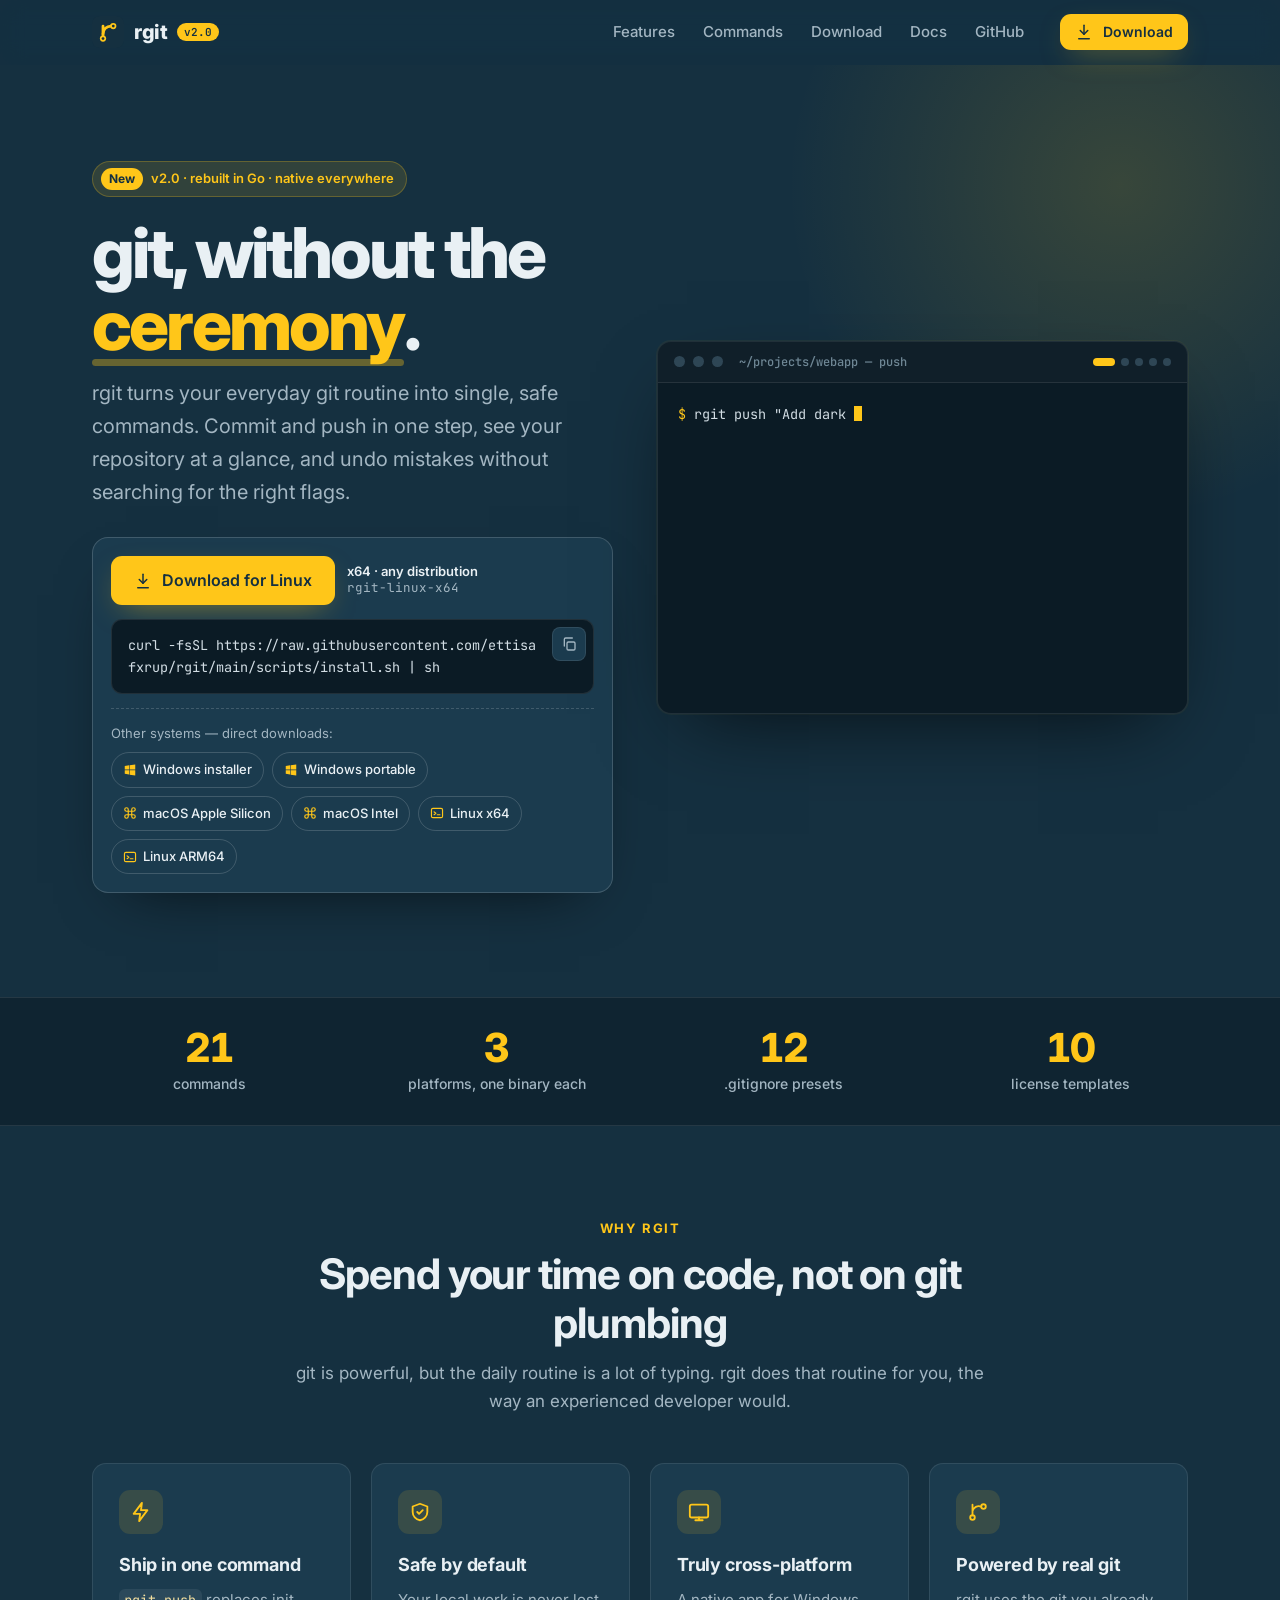
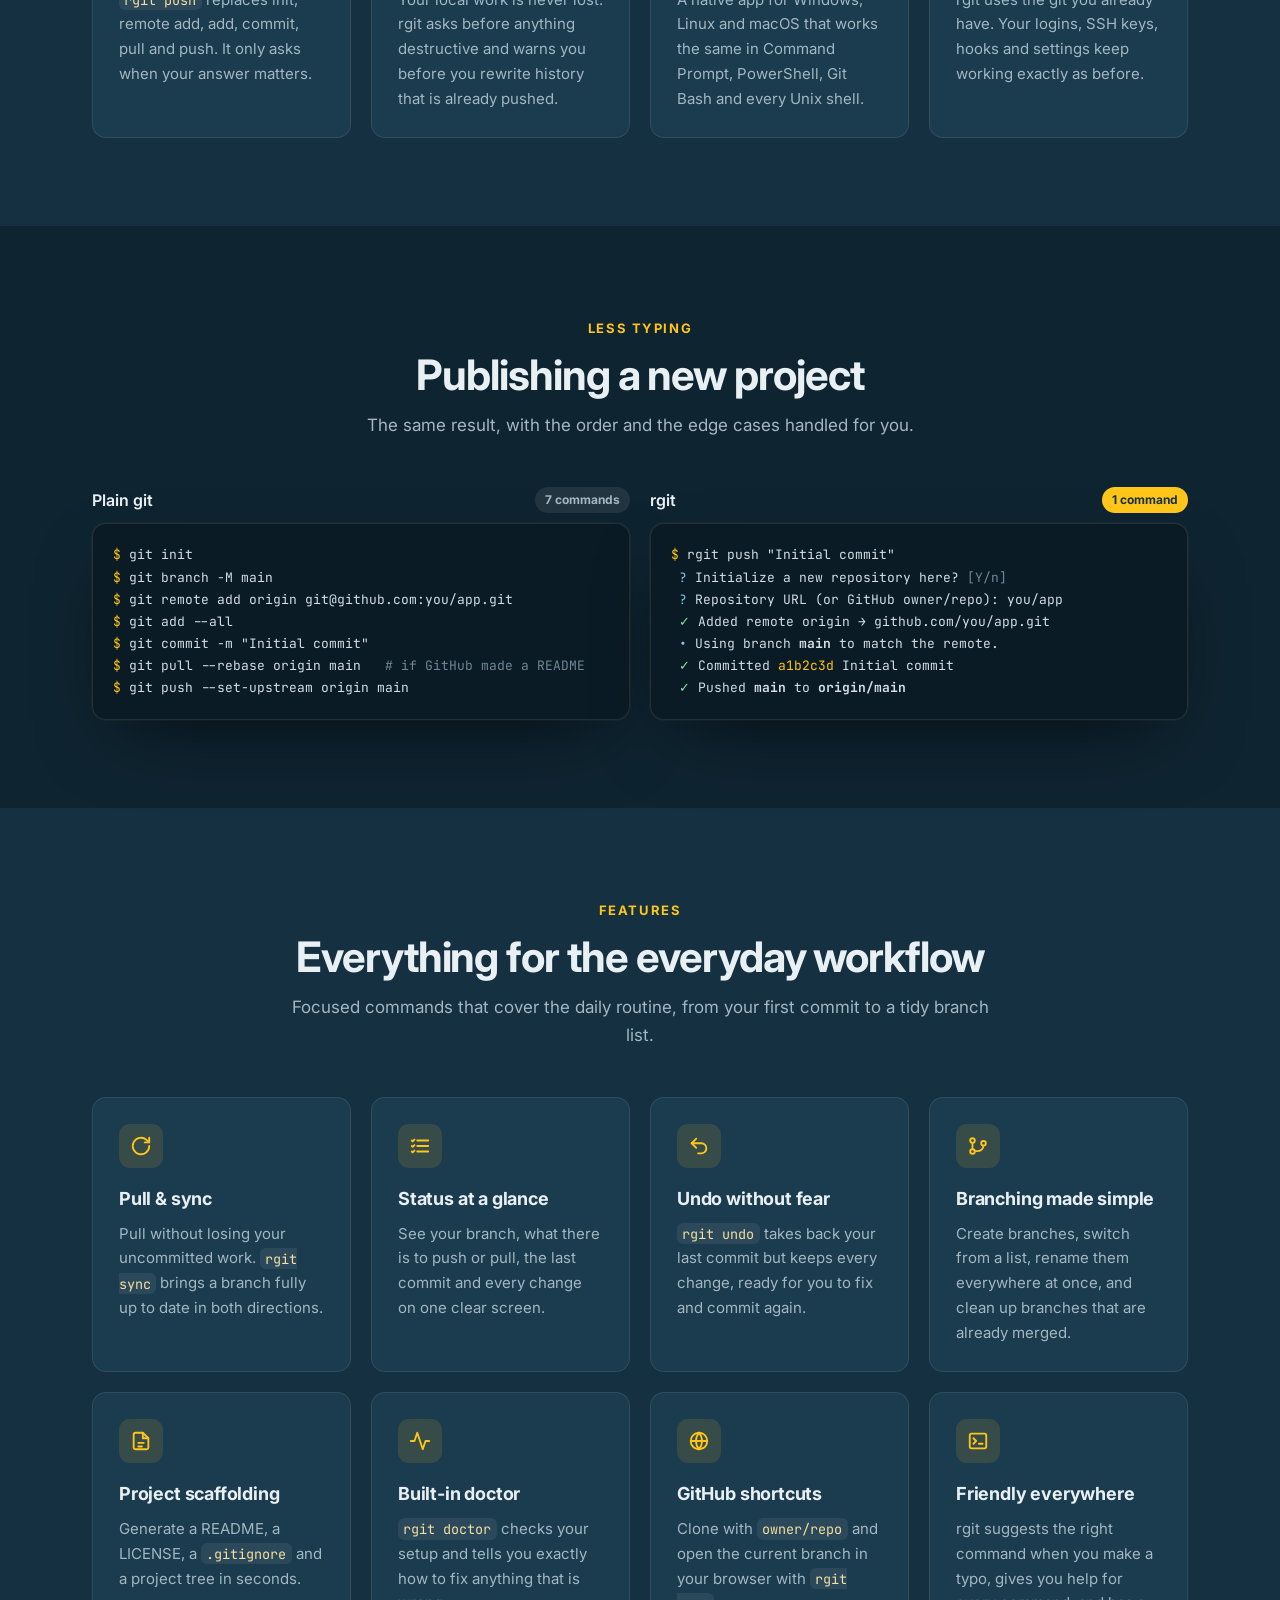
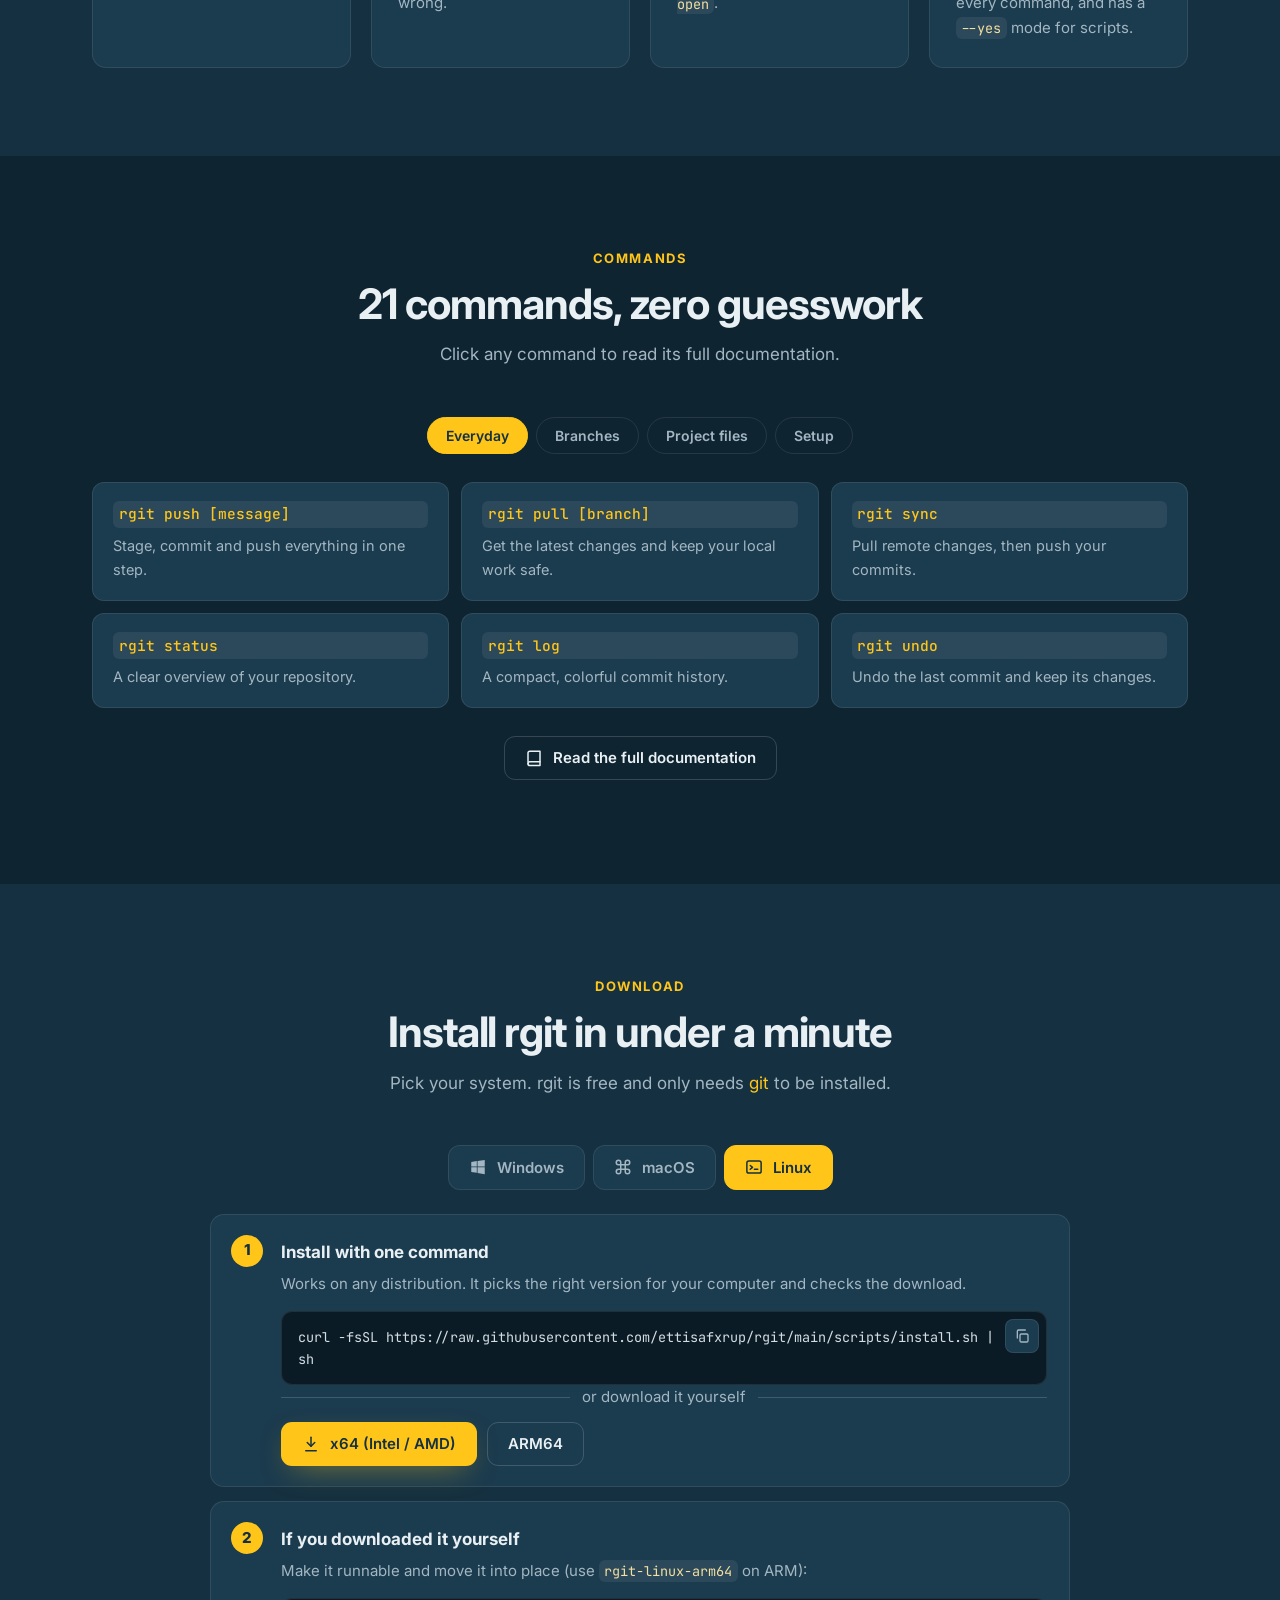
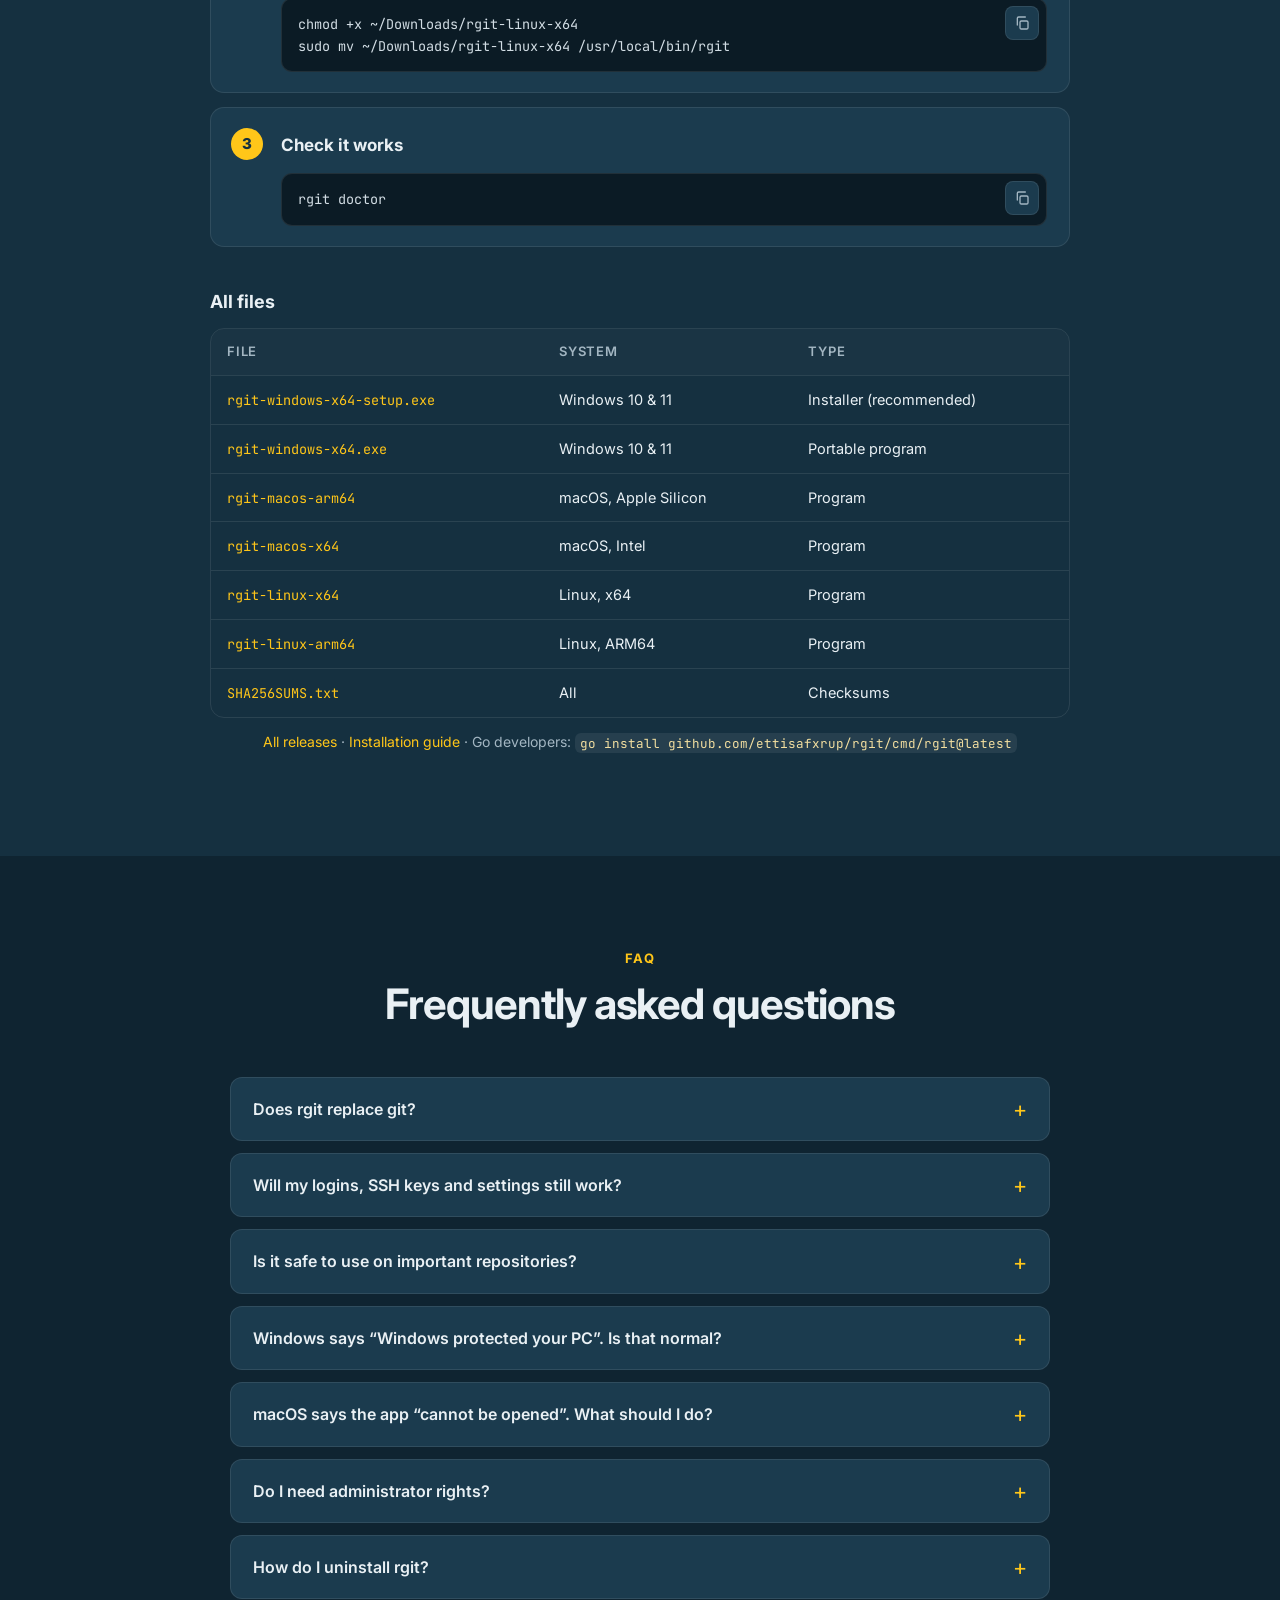
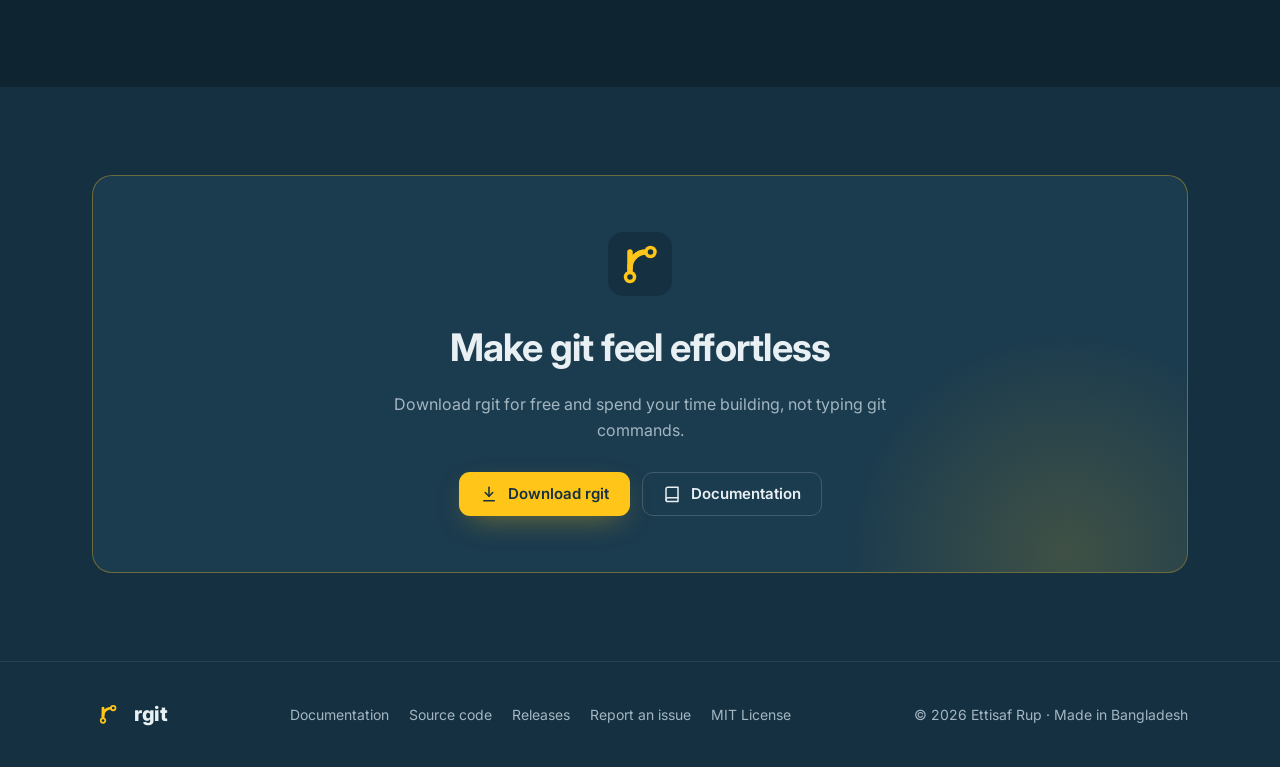
==== commit 5d895992: "update: updated README.md, webpage index.html, added docs.html and clean up agent generated codes" ====
--- a/docs/index.html
+++ b/docs/index.html
@@ -15,277 +15,21 @@
   <link rel="preconnect" href="https://fonts.googleapis.com">
   <link rel="preconnect" href="https://fonts.gstatic.com" crossorigin>
   <link href="https://fonts.googleapis.com/css2?family=Inter:wght@400;500;600;700;800&family=JetBrains+Mono:wght@400;500;700&display=swap" rel="stylesheet">
-  <style>
-    :root {
-      --navy: #153040;
-      --navy-deep: #0f2431;
-      --navy-raised: #1b3b4e;
-      --navy-high: #234a61;
-      --line: rgba(255, 255, 255, 0.09);
-      --amber: #ffc619;
-      --amber-hover: #ffd451;
-      --amber-soft: rgba(255, 198, 25, 0.12);
-      --text: #e9f0f4;
-      --muted: #a3b6c2;
-      --term-bg: #0b1b25;
-      --term-green: #7ee2a8;
-      --term-cyan: #7cc7e8;
-      --term-dim: #6f8795;
-      --radius: 14px;
-      --max: 1120px;
-      --font: "Inter", system-ui, -apple-system, "Segoe UI", Roboto, sans-serif;
-      --mono: "JetBrains Mono", ui-monospace, "Cascadia Code", Consolas, monospace;
-      color-scheme: dark;
-    }
-
-    *, *::before, *::after { box-sizing: border-box; }
-    html { scroll-behavior: smooth; }
-    body {
-      margin: 0;
-      background: var(--navy);
-      color: var(--text);
-      font-family: var(--font);
-      font-size: 16px;
-      line-height: 1.6;
-      -webkit-font-smoothing: antialiased;
-      overflow-x: hidden;
-    }
-    a { color: var(--amber); text-decoration: none; }
-    a:hover { color: var(--amber-hover); }
-    img, svg { display: block; }
-    code, pre, kbd { font-family: var(--mono); }
-    :focus-visible { outline: 2px solid var(--amber); outline-offset: 3px; border-radius: 6px; }
-
-    .container { max-width: var(--max); margin: 0 auto; padding: 0 16px; }
-    @media (min-width: 720px) { .container { padding: 0 32px; } }
-
-    .skip-link { position: absolute; left: -999px; top: 8px; background: var(--amber); color: var(--navy); padding: 8px 14px; border-radius: 8px; font-weight: 700; z-index: 100; }
-    .skip-link:focus { left: 8px; }
-
-    /* ---------- Navigation ---------- */
-    .nav {
-      position: sticky; top: 0; z-index: 50;
-      background: rgba(21, 48, 64, 0.88);
-      backdrop-filter: blur(10px); -webkit-backdrop-filter: blur(10px);
-      border-bottom: 1px solid var(--line);
-    }
-    .nav-inner { display: flex; align-items: center; justify-content: space-between; height: 64px; gap: 16px; }
-    .brand { display: flex; align-items: center; gap: 10px; color: var(--text); font-weight: 800; font-size: 20px; letter-spacing: -0.02em; }
-    .brand:hover { color: var(--text); }
-    .brand img { width: 32px; height: 32px; }
-    .nav-links { display: none; gap: 28px; font-size: 15px; font-weight: 500; }
-    .nav-links a { color: var(--muted); }
-    .nav-links a:hover { color: var(--text); }
-    @media (min-width: 860px) { .nav-links { display: flex; } }
-
-    /* ---------- Buttons ---------- */
-    .btn {
-      display: inline-flex; align-items: center; justify-content: center; gap: 10px;
-      padding: 12px 20px; border-radius: 10px; border: 1px solid transparent;
-      font: 600 15px/1.2 var(--font); cursor: pointer; transition: background .15s, border-color .15s, transform .15s;
-      white-space: nowrap;
-    }
-    .btn:hover { transform: translateY(-1px); }
-    .btn-primary { background: var(--amber); color: var(--navy); }
-    .btn-primary:hover { background: var(--amber-hover); color: var(--navy); }
-    .btn-ghost { background: transparent; color: var(--text); border-color: rgba(255,255,255,.22); }
-    .btn-ghost:hover { border-color: var(--amber); color: var(--text); }
-    .btn-sm { padding: 8px 14px; font-size: 14px; }
-    .btn svg { width: 18px; height: 18px; flex: none; }
-
-    /* ---------- Hero ---------- */
-    .hero { position: relative; padding: 72px 0 56px; overflow: hidden; }
-    .hero::before {
-      content: ""; position: absolute; inset: -40% -20% auto auto; width: 720px; height: 720px;
-      background: radial-gradient(circle, rgba(255,198,25,.14), transparent 62%);
-      pointer-events: none;
-    }
-    .hero-grid { position: relative; display: grid; grid-template-columns: minmax(0, 1fr); gap: 48px; align-items: center; }
-    @media (min-width: 980px) { .hero-grid { grid-template-columns: minmax(0, 1fr) minmax(0, 1.05fr); } .hero { padding: 104px 0 88px; } }
-    .eyebrow {
-      display: inline-flex; align-items: center; gap: 8px; padding: 6px 12px; border-radius: 999px;
-      background: var(--amber-soft); color: var(--amber); font-size: 13px; font-weight: 600;
-      border: 1px solid rgba(255,198,25,.25);
-    }
-    .hero h1 {
-      margin: 20px 0 16px; font-size: clamp(40px, 7vw, 68px); line-height: 1.04; letter-spacing: -0.035em; font-weight: 800;
-    }
-    .hero h1 em { font-style: normal; color: var(--amber); }
-    .hero p.lead { margin: 0 0 32px; font-size: clamp(17px, 2.2vw, 20px); color: var(--muted); max-width: 34em; }
-    .hero-actions { display: flex; flex-wrap: wrap; gap: 12px; align-items: center; }
-    .hero-meta { margin-top: 18px; font-size: 14px; color: var(--muted); }
-    .hero-meta a { color: var(--muted); text-decoration: underline; text-underline-offset: 3px; }
-    .hero-meta a:hover { color: var(--text); }
-
-    /* ---------- Terminal ---------- */
-    .terminal {
-      background: var(--term-bg); border: 1px solid var(--line); border-radius: var(--radius);
-      box-shadow: 0 30px 80px -30px rgba(0,0,0,.65), 0 0 0 1px rgba(255,198,25,.05);
-      overflow: hidden; min-width: 0;
-    }
-    .terminal-bar { display: flex; align-items: center; gap: 8px; padding: 12px 16px; border-bottom: 1px solid var(--line); background: rgba(255,255,255,.02); }
-    .terminal-bar span { width: 11px; height: 11px; border-radius: 50%; background: #2e4655; }
-    .terminal-bar .title { width: auto; height: auto; background: none; margin-left: 8px; font: 500 12px var(--mono); color: var(--term-dim); border-radius: 0; }
-    .terminal pre { margin: 0; padding: 20px; font-size: 13.5px; line-height: 1.7; overflow-x: auto; color: #d2dde4; }
-    .t-prompt { color: var(--amber); user-select: none; }
-    .t-ok { color: var(--term-green); }
-    .t-step { color: var(--term-cyan); }
-    .t-ask { color: var(--term-cyan); }
-    .t-dim { color: var(--term-dim); }
-    .t-hash { color: var(--amber); }
-    .t-new { color: var(--term-green); }
-    .t-mod { color: var(--amber); }
-    .cursor { display: inline-block; width: 8px; height: 1.1em; vertical-align: -2px; background: var(--amber); animation: blink 1.1s steps(1) infinite; }
-    @keyframes blink { 50% { opacity: 0; } }
-    @media (prefers-reduced-motion: reduce) { .cursor { animation: none; } html { scroll-behavior: auto; } .btn:hover { transform: none; } }
-
-    /* ---------- Strip ---------- */
-    .strip { border-top: 1px solid var(--line); border-bottom: 1px solid var(--line); background: var(--navy-deep); }
-    .strip ul { list-style: none; margin: 0 auto; padding: 20px 16px; display: flex; flex-wrap: wrap; justify-content: center; gap: 10px 32px; font-size: 14px; color: var(--muted); font-weight: 500; }
-    .strip li { display: flex; align-items: center; gap: 8px; }
-    .strip li::before { content: ""; width: 6px; height: 6px; border-radius: 50%; background: var(--amber); }
-
-    /* ---------- Sections ---------- */
-    section { padding: 80px 0; }
-    section.alt { background: var(--navy-deep); }
-    .section-head { max-width: 680px; margin: 0 auto 48px; text-align: center; }
-    .section-head .kicker { color: var(--amber); font-weight: 700; font-size: 13px; letter-spacing: .12em; text-transform: uppercase; }
-    .section-head h2 { margin: 10px 0 12px; font-size: clamp(28px, 4.2vw, 42px); line-height: 1.15; letter-spacing: -0.025em; }
-    .section-head p { margin: 0; color: var(--muted); font-size: 17px; }
-
-    .grid { display: grid; gap: 20px; grid-template-columns: repeat(auto-fit, minmax(min(100%, 230px), 1fr)); }
-    .card {
-      background: var(--navy-raised); border: 1px solid var(--line); border-radius: var(--radius);
-      padding: 26px; transition: border-color .2s, transform .2s;
-    }
-    .card:hover { border-color: rgba(255,198,25,.35); }
-    .card h3 { margin: 16px 0 8px; font-size: 18px; letter-spacing: -0.01em; }
-    .card p { margin: 0; color: var(--muted); font-size: 15px; }
-    .icon {
-      width: 44px; height: 44px; border-radius: 11px; display: grid; place-items: center;
-      background: var(--amber-soft); color: var(--amber);
-    }
-    .icon svg { width: 22px; height: 22px; }
-
-    /* ---------- Comparison ---------- */
-    .compare { display: grid; gap: 20px; }
-    @media (min-width: 860px) { .compare { grid-template-columns: 1fr 1fr; } }
-    .compare .terminal pre { font-size: 13px; }
-    .compare-label { display: flex; align-items: center; justify-content: space-between; margin-bottom: 10px; font-weight: 600; }
-    .pill { font-size: 12px; font-weight: 700; padding: 3px 10px; border-radius: 999px; }
-    .pill-muted { background: rgba(255,255,255,.08); color: var(--muted); }
-    .pill-amber { background: var(--amber); color: var(--navy); }
-
-    /* ---------- Commands ---------- */
-    .tabs { display: flex; flex-wrap: wrap; gap: 8px; justify-content: center; margin-bottom: 28px; }
-    .tab {
-      padding: 9px 18px; border-radius: 999px; border: 1px solid var(--line); background: transparent;
-      color: var(--muted); font: 600 14px var(--font); cursor: pointer;
-    }
-    .tab:hover { color: var(--text); }
-    .tab[aria-selected="true"] { background: var(--amber); border-color: var(--amber); color: var(--navy); }
-    .cmd-list { display: grid; gap: 12px; grid-template-columns: repeat(auto-fit, minmax(min(100%, 320px), 1fr)); }
-    .cmd {
-      display: grid; gap: 6px; padding: 18px 20px; border-radius: 12px;
-      background: var(--navy-raised); border: 1px solid var(--line);
-    }
-    .cmd code { color: var(--amber); font-size: 14.5px; font-weight: 500; word-break: break-word; }
-    .cmd span { color: var(--muted); font-size: 14.5px; }
-    [hidden] { display: none !important; }
-
-    /* ---------- Download ---------- */
-    .platforms { display: grid; gap: 20px; grid-template-columns: repeat(auto-fit, minmax(min(100%, 300px), 1fr)); }
-    .platform { position: relative; display: flex; flex-direction: column; gap: 18px; }
-    .platform.recommended { border-color: var(--amber); box-shadow: 0 0 0 1px var(--amber), 0 20px 50px -25px rgba(255,198,25,.35); }
-    .badge-rec {
-      position: absolute; top: -12px; right: 20px; background: var(--amber); color: var(--navy);
-      font-size: 12px; font-weight: 800; padding: 4px 10px; border-radius: 999px; display: none;
-    }
-    .platform.recommended .badge-rec { display: block; }
-    .platform-head { display: flex; align-items: center; gap: 14px; }
-    .platform-head h3 { margin: 0; font-size: 20px; }
-    .platform-head p { margin: 2px 0 0; color: var(--muted); font-size: 14px; }
-    .downloads { display: grid; gap: 10px; }
-    .dl {
-      display: flex; align-items: center; justify-content: space-between; gap: 12px;
-      padding: 12px 14px; border-radius: 10px; border: 1px solid var(--line); background: rgba(0,0,0,.14); color: var(--text);
-    }
-    .dl:hover { border-color: var(--amber); color: var(--text); }
-    .dl strong { display: block; font-size: 15px; }
-    .dl small { display: block; color: var(--muted); font: 12px var(--mono); word-break: break-all; }
-    .dl svg { width: 18px; height: 18px; color: var(--amber); flex: none; }
-    .dl.primary { background: var(--amber); border-color: var(--amber); color: var(--navy); }
-    .dl.primary small, .dl.primary svg { color: rgba(21,48,64,.8); }
-    .dl.primary:hover { background: var(--amber-hover); color: var(--navy); }
-
-    .snippet { position: relative; }
-    .snippet-label { font-size: 13px; color: var(--muted); margin-bottom: 6px; }
-    .snippet pre {
-      margin: 0; padding: 12px 48px 12px 14px; white-space: pre-wrap; word-break: break-all; border-radius: 10px; background: var(--term-bg);
-      border: 1px solid var(--line); font-size: 12.5px; line-height: 1.6; overflow-x: auto; color: #d2dde4;
-    }
-    .copy {
-      position: absolute; right: 6px; bottom: 6px; width: 34px; height: 34px; border-radius: 8px;
-      border: 1px solid var(--line); background: var(--navy-raised); color: var(--muted); cursor: pointer;
-      display: grid; place-items: center;
-    }
-    .copy:hover { color: var(--amber); border-color: var(--amber); }
-    .copy svg { width: 16px; height: 16px; }
-    .copy.done { color: var(--term-green); border-color: var(--term-green); }
-    .download-foot { margin-top: 28px; text-align: center; color: var(--muted); font-size: 14px; }
-
-    /* ---------- Steps ---------- */
-    .steps { counter-reset: step; display: grid; gap: 20px; grid-template-columns: repeat(auto-fit, minmax(min(100%, 280px), 1fr)); }
-    .step { counter-increment: step; }
-    .step::before {
-      content: counter(step); display: grid; place-items: center; width: 36px; height: 36px; border-radius: 50%;
-      background: var(--amber); color: var(--navy); font-weight: 800;
-    }
-    .step pre { margin: 14px 0 0; padding: 12px 14px; background: var(--term-bg); border-radius: 10px; border: 1px solid var(--line); font-size: 13px; overflow-x: auto; color: #d2dde4; }
-
-    /* ---------- FAQ ---------- */
-    .faq { max-width: 820px; margin: 0 auto; display: grid; gap: 12px; }
-    .faq details { background: var(--navy-raised); border: 1px solid var(--line); border-radius: 12px; padding: 0 22px; }
-    .faq details[open] { border-color: rgba(255,198,25,.35); }
-    .faq summary {
-      list-style: none; cursor: pointer; padding: 18px 0; font-weight: 600; font-size: 16px;
-      display: flex; justify-content: space-between; gap: 16px; align-items: center;
-    }
-    .faq summary::-webkit-details-marker { display: none; }
-    .faq summary::after { content: "+"; color: var(--amber); font-size: 22px; font-weight: 400; line-height: 1; transition: transform .2s; }
-    .faq details[open] summary::after { transform: rotate(45deg); }
-    .faq details p { margin: 0 0 18px; color: var(--muted); }
-    .faq code { color: var(--amber); font-size: .92em; }
-
-    /* ---------- CTA + footer ---------- */
-    .cta { text-align: center; }
-    .cta-box {
-      position: relative; overflow: hidden; padding: 56px 24px; border-radius: 20px;
-      background: var(--navy-raised); border: 1px solid rgba(255,198,25,.3);
-    }
-    .cta-box::before { content: ""; position: absolute; inset: auto -120px -220px auto; width: 480px; height: 480px; background: radial-gradient(circle, rgba(255,198,25,.16), transparent 65%); }
-    .cta-box > * { position: relative; }
-    .cta-box img { width: 64px; height: 64px; margin: 0 auto 20px; }
-    .cta-box h2 { margin: 0 0 12px; font-size: clamp(26px, 4vw, 38px); letter-spacing: -0.02em; }
-    .cta-box p { margin: 0 auto 28px; color: var(--muted); max-width: 32em; }
-    .cta-box .hero-actions { justify-content: center; }
-
-    footer { border-top: 1px solid var(--line); padding: 36px 0; color: var(--muted); font-size: 14px; }
-    .footer-inner { display: flex; flex-wrap: wrap; gap: 16px 28px; justify-content: space-between; align-items: center; }
-    .footer-links { display: flex; flex-wrap: wrap; gap: 20px; }
-    .footer-links a { color: var(--muted); }
-    .footer-links a:hover { color: var(--text); }
-  </style>
+  <link rel="stylesheet" href="assets/site.css">
+  <script>document.documentElement.classList.add("js");</script>
+  <script src="assets/site.js" defer></script>
 </head>
 <body>
   <a class="skip-link" href="#main">Skip to content</a>
 
-  <!-- Reusable icons -->
   <svg width="0" height="0" style="position:absolute" aria-hidden="true">
     <symbol id="i-download" viewBox="0 0 24 24" fill="none" stroke="currentColor" stroke-width="2" stroke-linecap="round" stroke-linejoin="round"><path d="M12 3v12"/><path d="m7 10 5 5 5-5"/><path d="M5 21h14"/></symbol>
     <symbol id="i-copy" viewBox="0 0 24 24" fill="none" stroke="currentColor" stroke-width="2" stroke-linecap="round" stroke-linejoin="round"><rect x="9" y="9" width="12" height="12" rx="2"/><path d="M5 15V5a2 2 0 0 1 2-2h10"/></symbol>
     <symbol id="i-check" viewBox="0 0 24 24" fill="none" stroke="currentColor" stroke-width="2.4" stroke-linecap="round" stroke-linejoin="round"><path d="M20 6 9 17l-5-5"/></symbol>
+    <symbol id="i-book" viewBox="0 0 24 24" fill="none" stroke="currentColor" stroke-width="2" stroke-linecap="round" stroke-linejoin="round"><path d="M4 19.5A2.5 2.5 0 0 1 6.5 17H20V3H6.5A2.5 2.5 0 0 0 4 5.5z"/><path d="M4 19.5A2.5 2.5 0 0 0 6.5 22H20v-5"/></symbol>
     <symbol id="i-code" viewBox="0 0 24 24" fill="none" stroke="currentColor" stroke-width="2" stroke-linecap="round" stroke-linejoin="round"><path d="m16 18 6-6-6-6"/><path d="m8 6-6 6 6 6"/></symbol>
+    <symbol id="i-menu" viewBox="0 0 24 24" fill="none" stroke="currentColor" stroke-width="2" stroke-linecap="round"><path d="M4 7h16M4 12h16M4 17h16"/></symbol>
+    <symbol id="i-up" viewBox="0 0 24 24" fill="none" stroke="currentColor" stroke-width="2.2" stroke-linecap="round" stroke-linejoin="round"><path d="m18 15-6-6-6 6"/></symbol>
     <symbol id="i-windows" viewBox="0 0 24 24" fill="currentColor"><path d="M3 5.2 10.4 4v7.3H3zM11.4 3.9 21 2.5v8.8h-9.6zM3 12.3h7.4v7.4L3 18.6zM11.4 12.3H21v9.2l-9.6-1.4z"/></symbol>
     <symbol id="i-mac" viewBox="0 0 24 24" fill="none" stroke="currentColor" stroke-width="2" stroke-linecap="round" stroke-linejoin="round"><path d="M9 6a3 3 0 1 0-3 3h12a3 3 0 1 0-3-3v12a3 3 0 1 0 3-3H6a3 3 0 1 0 3 3z"/></symbol>
     <symbol id="i-linux" viewBox="0 0 24 24" fill="none" stroke="currentColor" stroke-width="2" stroke-linecap="round" stroke-linejoin="round"><rect x="2.5" y="4" width="19" height="16" rx="2.5"/><path d="m7 10 3 2.5L7 15"/><path d="M12.5 15H17"/></symbol>
@@ -293,40 +37,63 @@
 
   <header class="nav">
     <div class="container nav-inner">
-      <a class="brand" href="#top" aria-label="rgit home"><img src="logo.svg" alt="" width="32" height="32">rgit</a>
+      <a class="brand" href="#top" aria-label="rgit home"><img src="logo.svg" alt="" width="32" height="32">rgit <small>v2.0</small></a>
       <nav class="nav-links" aria-label="Main">
-        <a href="#why">Why rgit</a>
         <a href="#features">Features</a>
         <a href="#commands">Commands</a>
-        <a href="#faq">FAQ</a>
+        <a href="#download">Download</a>
+        <a href="docs.html">Docs</a>
         <a href="https://github.com/ettisafxrup/rgit">GitHub</a>
       </nav>
-      <a class="btn btn-primary btn-sm" href="#download"><svg aria-hidden="true"><use href="#i-download"/></svg>Download</a>
+      <a class="btn btn-primary btn-sm nav-cta" href="#download"><svg aria-hidden="true"><use href="#i-download"/></svg>Download</a>
+      <button class="menu-btn" type="button" aria-label="Open menu" aria-expanded="false" aria-controls="mobile-menu"><svg aria-hidden="true"><use href="#i-menu"/></svg></button>
     </div>
+    <nav class="mobile-menu" id="mobile-menu" aria-label="Mobile" hidden>
+      <a href="#features">Features</a>
+      <a href="#commands">Commands</a>
+      <a href="#download">Download</a>
+      <a href="docs.html">Documentation</a>
+      <a href="https://github.com/ettisafxrup/rgit">GitHub</a>
+    </nav>
+    <div class="progress" aria-hidden="true"></div>
   </header>
 
   <main id="main">
-    <!-- ================= Hero ================= -->
+    <!-- ============================== Hero ============================== -->
     <section class="hero" id="top">
       <div class="container hero-grid">
         <div>
-          <span class="eyebrow">v2.0 · rebuilt in Go · native on every platform</span>
-          <h1>git, without the <em>ceremony</em>.</h1>
-          <p class="lead">rgit turns your everyday git routine into single, safe commands. Stage, commit, rebase and push in one step, see your repository at a glance, and undo mistakes without searching for the right flags.</p>
-          <div class="hero-actions">
-            <a class="btn btn-primary" id="hero-download" href="#download">
-              <svg aria-hidden="true"><use href="#i-download"/></svg><span>Download rgit</span>
-            </a>
-            <a class="btn btn-ghost" href="https://github.com/ettisafxrup/rgit">
-              <svg aria-hidden="true"><use href="#i-code"/></svg>View source
-            </a>
+          <span class="eyebrow"><b>New</b> v2.0 · rebuilt in Go · native everywhere</span>
+          <h1>git, without the <span class="accent">ceremony</span>.</h1>
+          <p class="lead">rgit turns your everyday git routine into single, safe commands. Commit and push in one step, see your repository at a glance, and undo mistakes without searching for the right flags.</p>
+
+          <div class="get" id="get">
+            <div class="get-main">
+              <a class="btn btn-primary" id="get-btn" href="#download">
+                <svg aria-hidden="true"><use href="#i-download"/></svg><span id="get-label">Choose your download</span>
+              </a>
+              <div class="get-file" id="get-file"><strong>Free &amp; open source (MIT) · v2.0.0</strong>Windows, macOS &amp; Linux</div>
+            </div>
+            <div class="code wrap" id="get-cmd" hidden>
+              <pre><code>curl -fsSL https://raw.githubusercontent.com/ettisafxrup/rgit/main/scripts/install.sh | sh</code></pre>
+            </div>
+            <div class="get-others">
+              <p>Other systems — direct downloads:</p>
+              <div class="chips">
+                <a class="chip" href="https://github.com/ettisafxrup/rgit/releases/latest/download/rgit-windows-x64-setup.exe" download><svg aria-hidden="true"><use href="#i-windows"/></svg>Windows installer</a>
+                <a class="chip" href="https://github.com/ettisafxrup/rgit/releases/latest/download/rgit-windows-x64.exe" download><svg aria-hidden="true"><use href="#i-windows"/></svg>Windows portable</a>
+                <a class="chip" href="https://github.com/ettisafxrup/rgit/releases/latest/download/rgit-macos-arm64" download><svg aria-hidden="true"><use href="#i-mac"/></svg>macOS Apple Silicon</a>
+                <a class="chip" href="https://github.com/ettisafxrup/rgit/releases/latest/download/rgit-macos-x64" download><svg aria-hidden="true"><use href="#i-mac"/></svg>macOS Intel</a>
+                <a class="chip" href="https://github.com/ettisafxrup/rgit/releases/latest/download/rgit-linux-x64" download><svg aria-hidden="true"><use href="#i-linux"/></svg>Linux x64</a>
+                <a class="chip" href="https://github.com/ettisafxrup/rgit/releases/latest/download/rgit-linux-arm64" download><svg aria-hidden="true"><use href="#i-linux"/></svg>Linux ARM64</a>
+              </div>
+            </div>
           </div>
-          <p class="hero-meta" id="hero-meta">Free and open source · Windows, Linux &amp; macOS · <a href="#download">All downloads</a></p>
-        </div>
-
-        <div class="terminal" role="img" aria-label="Terminal showing rgit push committing and pushing three files in one command">
-          <div class="terminal-bar"><span></span><span></span><span></span><span class="title">~/projects/webapp</span></div>
-<pre><span class="t-prompt">$</span> rgit push "Add dark mode"
+        </div>
+
+        <div class="terminal typer" id="typer" aria-label="Animated examples of rgit commands">
+          <div class="terminal-bar"><span class="dot"></span><span class="dot"></span><span class="dot"></span><span class="title">~/projects/webapp — push</span><div class="typer-tabs"></div></div>
+<pre aria-live="off"><span class="t-prompt">$</span> rgit push "Add dark mode"
  <span class="t-step">•</span> 3 changed files:
    <span class="t-mod">modified  </span> src/theme.css
    <span class="t-mod">modified  </span> src/app.js
@@ -335,65 +102,63 @@
  <span class="t-ok">✓</span> Committed <span class="t-hash">4f1e02f</span> Add dark mode
  <span class="t-step">›</span> Pulling latest changes from <b>origin/main</b>
  <span class="t-step">›</span> Pushing <b>main</b>
- <span class="t-ok">✓</span> Pushed <b>main</b> to <b>origin/main</b>
-
-<span class="t-prompt">$</span> <span class="cursor"></span></pre>
-        </div>
-      </div>
-    </section>
-
-    <div class="strip">
-      <ul class="container">
-        <li>One self-contained binary</li>
-        <li>cmd, PowerShell, Git Bash, zsh, bash</li>
-        <li>Uses your existing git setup</li>
-        <li>GPL-3.0 open source</li>
+ <span class="t-ok">✓</span> Pushed <b>main</b> to <b>origin/main</b></pre>
+        </div>
+      </div>
+    </section>
+
+    <div class="stats">
+      <ul class="container" data-stagger>
+        <li data-reveal><strong data-count="21">21</strong><span>commands</span></li>
+        <li data-reveal><strong data-count="3">3</strong><span>platforms, one binary each</span></li>
+        <li data-reveal><strong data-count="12">12</strong><span>.gitignore presets</span></li>
+        <li data-reveal><strong data-count="10">10</strong><span>license templates</span></li>
       </ul>
     </div>
 
-    <!-- ================= Why ================= -->
+    <!-- ============================== Why ============================== -->
     <section id="why">
       <div class="container">
-        <div class="section-head">
+        <div class="section-head" data-reveal>
           <span class="kicker">Why rgit</span>
           <h2>Spend your time on code, not on git plumbing</h2>
           <p>git is powerful, but the daily routine is a lot of typing. rgit does that routine for you, the way an experienced developer would.</p>
         </div>
-        <div class="grid">
-          <article class="card">
+        <div class="grid" data-stagger>
+          <article class="card hover" data-reveal>
             <div class="icon"><svg viewBox="0 0 24 24" fill="none" stroke="currentColor" stroke-width="2" stroke-linecap="round" stroke-linejoin="round" aria-hidden="true"><path d="M13 2 4 14h7l-1 8 9-12h-7z"/></svg></div>
             <h3>Ship in one command</h3>
-            <p><code>rgit push</code> replaces the whole routine of init, remote add, add, commit, pull --rebase and push. It asks only when it matters.</p>
-          </article>
-          <article class="card">
+            <p><code>rgit push</code> replaces init, remote add, add, commit, pull and push. It only asks when your answer matters.</p>
+          </article>
+          <article class="card hover" data-reveal>
             <div class="icon"><svg viewBox="0 0 24 24" fill="none" stroke="currentColor" stroke-width="2" stroke-linecap="round" stroke-linejoin="round" aria-hidden="true"><path d="M12 3 4 6v6c0 4.5 3.4 8.3 8 9 4.6-.7 8-4.5 8-9V6z"/><path d="m9 12 2 2 4-4"/></svg></div>
             <h3>Safe by default</h3>
-            <p>Rebases with autostash so local work is never lost. It warns before rewriting pushed history and never deletes a remote branch until its replacement is pushed.</p>
-          </article>
-          <article class="card">
+            <p>Your local work is never lost. rgit asks before anything destructive and warns you before you rewrite history that is already pushed.</p>
+          </article>
+          <article class="card hover" data-reveal>
             <div class="icon"><svg viewBox="0 0 24 24" fill="none" stroke="currentColor" stroke-width="2" stroke-linecap="round" stroke-linejoin="round" aria-hidden="true"><rect x="2" y="4" width="20" height="14" rx="2"/><path d="M8 21h8M12 18v3"/></svg></div>
             <h3>Truly cross-platform</h3>
-            <p>A native executable for Windows, Linux and macOS. It works the same in Command Prompt, PowerShell, Windows Terminal, Git Bash and any Unix shell.</p>
-          </article>
-          <article class="card">
+            <p>A native app for Windows, Linux and macOS that works the same in Command Prompt, PowerShell, Git Bash and every Unix shell.</p>
+          </article>
+          <article class="card hover" data-reveal>
             <div class="icon"><svg viewBox="0 0 24 24" fill="none" stroke="currentColor" stroke-width="2" stroke-linecap="round" stroke-linejoin="round" aria-hidden="true"><circle cx="6" cy="18" r="2.5"/><circle cx="18" cy="6" r="2.5"/><path d="M6 15.5V4M6 11a7 7 0 0 1 9.5-4.8"/></svg></div>
             <h3>Powered by real git</h3>
-            <p>rgit drives the git you already have installed. Your credentials, SSH keys, hooks, aliases and configuration all keep working, and nothing is reinvented.</p>
-          </article>
-        </div>
-      </div>
-    </section>
-
-    <!-- ================= Comparison ================= -->
+            <p>rgit uses the git you already have. Your logins, SSH keys, hooks and settings keep working exactly as before.</p>
+          </article>
+        </div>
+      </div>
+    </section>
+
+    <!-- ============================== Compare ============================== -->
     <section class="alt" aria-labelledby="compare-title">
       <div class="container">
-        <div class="section-head">
+        <div class="section-head" data-reveal>
           <span class="kicker">Less typing</span>
           <h2 id="compare-title">Publishing a new project</h2>
-          <p>The same result, with the order and edge cases handled for you.</p>
-        </div>
-        <div class="compare">
-          <div>
+          <p>The same result, with the order and the edge cases handled for you.</p>
+        </div>
+        <div class="compare" data-stagger>
+          <div data-reveal>
             <div class="compare-label">Plain git <span class="pill pill-muted">7 commands</span></div>
             <div class="terminal">
 <pre><span class="t-prompt">$</span> git init
@@ -401,11 +166,11 @@
 <span class="t-prompt">$</span> git remote add origin git@github.com:you/app.git
 <span class="t-prompt">$</span> git add --all
 <span class="t-prompt">$</span> git commit -m "Initial commit"
-<span class="t-prompt">$</span> git pull --rebase origin main   <span class="t-dim"># if the remote has a README</span>
+<span class="t-prompt">$</span> git pull --rebase origin main   <span class="t-dim"># if GitHub made a README</span>
 <span class="t-prompt">$</span> git push --set-upstream origin main</pre>
             </div>
           </div>
-          <div>
+          <div data-reveal>
             <div class="compare-label">rgit <span class="pill pill-amber">1 command</span></div>
             <div class="terminal">
 <pre><span class="t-prompt">$</span> rgit push "Initial commit"
@@ -421,66 +186,66 @@
       </div>
     </section>
 
-    <!-- ================= Features ================= -->
+    <!-- ============================== Features ============================== -->
     <section id="features">
       <div class="container">
-        <div class="section-head">
+        <div class="section-head" data-reveal>
           <span class="kicker">Features</span>
           <h2>Everything for the everyday workflow</h2>
-          <p>21 focused commands that cover the daily routine, from your first commit to a tidy branch list.</p>
-        </div>
-        <div class="grid">
-          <article class="card">
+          <p>Focused commands that cover the daily routine, from your first commit to a tidy branch list.</p>
+        </div>
+        <div class="grid" data-stagger>
+          <article class="card hover" data-reveal>
             <div class="icon"><svg viewBox="0 0 24 24" fill="none" stroke="currentColor" stroke-width="2" stroke-linecap="round" stroke-linejoin="round" aria-hidden="true"><path d="M21 12a9 9 0 1 1-3-6.7L21 8"/><path d="M21 3v5h-5"/></svg></div>
             <h3>Pull &amp; sync</h3>
-            <p>Rebase-based pulls with autostash, and <code>rgit sync</code> brings a branch fully up to date in both directions.</p>
-          </article>
-          <article class="card">
+            <p>Pull without losing your uncommitted work. <code>rgit sync</code> brings a branch fully up to date in both directions.</p>
+          </article>
+          <article class="card hover" data-reveal>
             <div class="icon"><svg viewBox="0 0 24 24" fill="none" stroke="currentColor" stroke-width="2" stroke-linecap="round" stroke-linejoin="round" aria-hidden="true"><path d="M9 6h12M9 12h12M9 18h12"/><path d="m3 6 1 1 2-2M3 12l1 1 2-2M3 18l1 1 2-2"/></svg></div>
             <h3>Status at a glance</h3>
-            <p>See the branch, commits to push and pull, the last commit, every change and your stashes on one screen.</p>
-          </article>
-          <article class="card">
+            <p>See your branch, what there is to push or pull, the last commit and every change on one clear screen.</p>
+          </article>
+          <article class="card hover" data-reveal>
             <div class="icon"><svg viewBox="0 0 24 24" fill="none" stroke="currentColor" stroke-width="2" stroke-linecap="round" stroke-linejoin="round" aria-hidden="true"><path d="M9 14 4 9l5-5"/><path d="M4 9h10.5a5.5 5.5 0 0 1 0 11H11"/></svg></div>
             <h3>Undo without fear</h3>
-            <p><code>rgit undo</code> removes the last commit and keeps its changes staged. It even handles the very first commit.</p>
-          </article>
-          <article class="card">
+            <p><code>rgit undo</code> takes back your last commit but keeps every change, ready for you to fix and commit again.</p>
+          </article>
+          <article class="card hover" data-reveal>
             <div class="icon"><svg viewBox="0 0 24 24" fill="none" stroke="currentColor" stroke-width="2" stroke-linecap="round" stroke-linejoin="round" aria-hidden="true"><circle cx="6" cy="6" r="2.5"/><circle cx="6" cy="18" r="2.5"/><circle cx="18" cy="9" r="2.5"/><path d="M6 8.5v7M18 11.5a6 6 0 0 1-6 6H8.5"/></svg></div>
             <h3>Branching made simple</h3>
-            <p>Create branches, switch with a picker, rename locally and on the remote, and clean up merged branches safely.</p>
-          </article>
-          <article class="card">
+            <p>Create branches, switch from a list, rename them everywhere at once, and clean up branches that are already merged.</p>
+          </article>
+          <article class="card hover" data-reveal>
             <div class="icon"><svg viewBox="0 0 24 24" fill="none" stroke="currentColor" stroke-width="2" stroke-linecap="round" stroke-linejoin="round" aria-hidden="true"><path d="M14 3H6a2 2 0 0 0-2 2v14a2 2 0 0 0 2 2h12a2 2 0 0 0 2-2V9z"/><path d="M14 3v6h6M9 14h6M9 18h4"/></svg></div>
             <h3>Project scaffolding</h3>
-            <p>Generate a README, a LICENSE (10 licenses), a <code>.gitignore</code> (12 presets) and an architecture tree in seconds.</p>
-          </article>
-          <article class="card">
+            <p>Generate a README, a LICENSE, a <code>.gitignore</code> and a project tree in seconds.</p>
+          </article>
+          <article class="card hover" data-reveal>
             <div class="icon"><svg viewBox="0 0 24 24" fill="none" stroke="currentColor" stroke-width="2" stroke-linecap="round" stroke-linejoin="round" aria-hidden="true"><path d="M22 12h-4l-3 9L9 3l-3 9H2"/></svg></div>
             <h3>Built-in doctor</h3>
-            <p><code>rgit doctor</code> checks git, your identity, credential storage, PATH and the remote. Every problem comes with a fix.</p>
-          </article>
-          <article class="card">
+            <p><code>rgit doctor</code> checks your setup and tells you exactly how to fix anything that is wrong.</p>
+          </article>
+          <article class="card hover" data-reveal>
             <div class="icon"><svg viewBox="0 0 24 24" fill="none" stroke="currentColor" stroke-width="2" stroke-linecap="round" stroke-linejoin="round" aria-hidden="true"><circle cx="12" cy="12" r="9"/><path d="M3 12h18M12 3a14 14 0 0 1 0 18M12 3a14 14 0 0 0 0 18"/></svg></div>
             <h3>GitHub shortcuts</h3>
-            <p>Clone with <code>owner/repo</code>, add remotes the same way, and open the current branch in your browser with <code>rgit open</code>.</p>
-          </article>
-          <article class="card">
+            <p>Clone with <code>owner/repo</code> and open the current branch in your browser with <code>rgit open</code>.</p>
+          </article>
+          <article class="card hover" data-reveal>
             <div class="icon"><svg viewBox="0 0 24 24" fill="none" stroke="currentColor" stroke-width="2" stroke-linecap="round" stroke-linejoin="round" aria-hidden="true"><rect x="3" y="4" width="18" height="16" rx="2"/><path d="m7 9 3 3-3 3M13 15h4"/></svg></div>
-            <h3>Script friendly</h3>
-            <p><code>--yes</code> accepts every default, <code>NO_COLOR</code> is honoured, typos get suggestions, and exit codes mean something.</p>
-          </article>
-        </div>
-      </div>
-    </section>
-
-    <!-- ================= Commands ================= -->
+            <h3>Friendly everywhere</h3>
+            <p>rgit suggests the right command when you make a typo, gives you help for every command, and has a <code>--yes</code> mode for scripts.</p>
+          </article>
+        </div>
+      </div>
+    </section>
+
+    <!-- ============================== Commands ============================== -->
     <section class="alt" id="commands">
       <div class="container">
-        <div class="section-head">
-          <span class="kicker">Command reference</span>
+        <div class="section-head" data-reveal>
+          <span class="kicker">Commands</span>
           <h2>21 commands, zero guesswork</h2>
-          <p>Run <code>rgit help &lt;command&gt;</code> in your terminal for details and examples.</p>
+          <p>Click any command to read its full documentation.</p>
         </div>
 
         <div class="tabs" role="tablist" aria-label="Command groups">
@@ -491,204 +256,200 @@
         </div>
 
         <div class="cmd-list" role="tabpanel" id="panel-everyday" aria-labelledby="tab-everyday">
-          <div class="cmd"><code>rgit push [message]</code><span>Stage, commit, rebase onto the remote and push in one step.</span></div>
-          <div class="cmd"><code>rgit pull [branch]</code><span>Get the latest remote changes with rebase and autostash.</span></div>
-          <div class="cmd"><code>rgit sync</code><span>Pull remote changes, then push your commits.</span></div>
-          <div class="cmd"><code>rgit status</code><span>Branch, ahead/behind counts, last commit, changes and stashes.</span></div>
-          <div class="cmd"><code>rgit log [-n N] [--all]</code><span>A compact, colourful commit graph.</span></div>
-          <div class="cmd"><code>rgit undo</code><span>Undo the last commit but keep its changes staged.</span></div>
+          <a class="cmd" href="docs.html#cmd-push"><code>rgit push [message]</code><span>Stage, commit and push everything in one step.</span></a>
+          <a class="cmd" href="docs.html#cmd-pull"><code>rgit pull [branch]</code><span>Get the latest changes and keep your local work safe.</span></a>
+          <a class="cmd" href="docs.html#cmd-sync"><code>rgit sync</code><span>Pull remote changes, then push your commits.</span></a>
+          <a class="cmd" href="docs.html#cmd-status"><code>rgit status</code><span>A clear overview of your repository.</span></a>
+          <a class="cmd" href="docs.html#cmd-log"><code>rgit log</code><span>A compact, colorful commit history.</span></a>
+          <a class="cmd" href="docs.html#cmd-undo"><code>rgit undo</code><span>Undo the last commit and keep its changes.</span></a>
         </div>
         <div class="cmd-list" role="tabpanel" id="panel-branches" aria-labelledby="tab-branches" hidden>
-          <div class="cmd"><code>rgit new &lt;branch&gt;</code><span>Create a new branch and switch to it.</span></div>
-          <div class="cmd"><code>rgit switch [branch]</code><span>Switch branches, or pick one from a numbered list.</span></div>
-          <div class="cmd"><code>rgit rename &lt;old&gt;:&lt;new&gt;</code><span>Rename a branch locally and on the remote, safely.</span></div>
-          <div class="cmd"><code>rgit cleanup [base] [--prune]</code><span>Delete local branches already merged into the base branch.</span></div>
+          <a class="cmd" href="docs.html#cmd-new"><code>rgit new &lt;branch&gt;</code><span>Create a new branch and switch to it.</span></a>
+          <a class="cmd" href="docs.html#cmd-switch"><code>rgit switch [branch]</code><span>Switch branches, or pick one from a list.</span></a>
+          <a class="cmd" href="docs.html#cmd-rename"><code>rgit rename &lt;old&gt;:&lt;new&gt;</code><span>Rename a branch on your computer and on the remote.</span></a>
+          <a class="cmd" href="docs.html#cmd-cleanup"><code>rgit cleanup</code><span>Delete branches that are already merged.</span></a>
         </div>
         <div class="cmd-list" role="tabpanel" id="panel-files" aria-labelledby="tab-files" hidden>
-          <div class="cmd"><code>rgit ignore [preset|pattern]…</code><span>Build a .gitignore from presets such as go, node, python and vscode, or pick files.</span></div>
-          <div class="cmd"><code>rgit license [id]</code><span>Add MIT, Apache-2.0, GPL-3.0, BSD, MPL and more, with your name and year.</span></div>
-          <div class="cmd"><code>rgit readme</code><span>Generate a complete README.md with the project structure and license.</span></div>
-          <div class="cmd"><code>rgit archi [--print]</code><span>Write the folder tree to ARCHITECTURE, following .gitignore.</span></div>
+          <a class="cmd" href="docs.html#cmd-ignore"><code>rgit ignore [preset]…</code><span>Build a .gitignore from presets or a file picker.</span></a>
+          <a class="cmd" href="docs.html#cmd-license"><code>rgit license [name]</code><span>Add MIT, Apache, GPL or one of 7 other licenses.</span></a>
+          <a class="cmd" href="docs.html#cmd-readme"><code>rgit readme</code><span>Generate a complete README.md.</span></a>
+          <a class="cmd" href="docs.html#cmd-archi"><code>rgit archi</code><span>Save the project's folder tree to a file.</span></a>
         </div>
         <div class="cmd-list" role="tabpanel" id="panel-setup" aria-labelledby="tab-setup" hidden>
-          <div class="cmd"><code>rgit clone &lt;owner/repo&gt;</code><span>Clone with the GitHub shorthand or any URL.</span></div>
-          <div class="cmd"><code>rgit login</code><span>Set the name and email recorded in your commits.</span></div>
-          <div class="cmd"><code>rgit whoami</code><span>Show the git identity used for your commits.</span></div>
-          <div class="cmd"><code>rgit open</code><span>Open the repository, or the current branch, in your browser.</span></div>
-          <div class="cmd"><code>rgit doctor</code><span>Check that git and rgit are set up correctly.</span></div>
-          <div class="cmd"><code>rgit help [command]</code><span>Overview of every command, or details for one.</span></div>
-        </div>
-      </div>
-    </section>
-
-    <!-- ================= Download ================= -->
+          <a class="cmd" href="docs.html#cmd-clone"><code>rgit clone &lt;owner/repo&gt;</code><span>Download a repository, with a GitHub shortcut.</span></a>
+          <a class="cmd" href="docs.html#cmd-login"><code>rgit login</code><span>Set the name and email used in your commits.</span></a>
+          <a class="cmd" href="docs.html#cmd-whoami"><code>rgit whoami</code><span>Show who your commits are made as.</span></a>
+          <a class="cmd" href="docs.html#cmd-open"><code>rgit open</code><span>Open the repository in your browser.</span></a>
+          <a class="cmd" href="docs.html#cmd-doctor"><code>rgit doctor</code><span>Check that everything is set up correctly.</span></a>
+          <a class="cmd" href="docs.html#cmd-help"><code>rgit help [command]</code><span>Help for any command, right in the terminal.</span></a>
+        </div>
+
+        <p class="center-link"><a class="btn btn-ghost" href="docs.html"><svg aria-hidden="true"><use href="#i-book"/></svg>Read the full documentation</a></p>
+      </div>
+    </section>
+
+    <!-- ============================== Download ============================== -->
     <section id="download">
       <div class="container">
-        <div class="section-head">
+        <div class="section-head" data-reveal>
           <span class="kicker">Download</span>
-          <h2>Get rgit for your system</h2>
-          <p>Free and open source. Requires <a href="https://git-scm.com">git</a> 2.23 or newer.</p>
-        </div>
-
-        <div class="platforms">
-          <!-- Windows -->
-          <article class="card platform" id="platform-windows" data-os="windows">
-            <span class="badge-rec">Recommended for you</span>
-            <div class="platform-head">
-              <div class="icon"><svg aria-hidden="true"><use href="#i-windows"/></svg></div>
-              <div><h3>Windows</h3><p>Windows 10 &amp; 11 · x64</p></div>
-            </div>
-            <div class="downloads">
-              <a class="dl primary" href="https://github.com/ettisafxrup/rgit/releases/latest/download/rgit-windows-x64-setup.exe">
-                <span><strong>Installer</strong><small>rgit-windows-x64-setup.exe</small></span>
-                <svg aria-hidden="true"><use href="#i-download"/></svg>
-              </a>
-              <a class="dl" href="https://github.com/ettisafxrup/rgit/releases/latest/download/rgit-windows-x64.exe">
-                <span><strong>Portable executable</strong><small>rgit-windows-x64.exe</small></span>
-                <svg aria-hidden="true"><use href="#i-download"/></svg>
-              </a>
-            </div>
-            <p style="margin:0;color:var(--muted);font-size:14px">The installer adds rgit to your PATH. Install just for you (no admin rights needed) or for all users.</p>
-          </article>
-
-          <!-- macOS -->
-          <article class="card platform" id="platform-macos" data-os="macos">
-            <span class="badge-rec">Recommended for you</span>
-            <div class="platform-head">
-              <div class="icon"><svg aria-hidden="true"><use href="#i-mac"/></svg></div>
-              <div><h3>macOS</h3><p>Apple Silicon &amp; Intel</p></div>
-            </div>
-            <div class="snippet">
-              <div class="snippet-label">Install with one command</div>
-              <pre><code>curl -fsSL https://raw.githubusercontent.com/ettisafxrup/rgit/main/scripts/install.sh | sh</code></pre>
-              <button class="copy" type="button" aria-label="Copy install command"><svg aria-hidden="true"><use href="#i-copy"/></svg></button>
-            </div>
-            <div class="downloads">
-              <a class="dl primary" href="https://github.com/ettisafxrup/rgit/releases/latest/download/rgit-macos-arm64">
-                <span><strong>Apple Silicon (M1 and later)</strong><small>rgit-macos-arm64</small></span>
-                <svg aria-hidden="true"><use href="#i-download"/></svg>
-              </a>
-              <a class="dl" href="https://github.com/ettisafxrup/rgit/releases/latest/download/rgit-macos-x64">
-                <span><strong>Intel</strong><small>rgit-macos-x64</small></span>
-                <svg aria-hidden="true"><use href="#i-download"/></svg>
-              </a>
-            </div>
-          </article>
-
-          <!-- Linux -->
-          <article class="card platform" id="platform-linux" data-os="linux">
-            <span class="badge-rec">Recommended for you</span>
-            <div class="platform-head">
-              <div class="icon"><svg aria-hidden="true"><use href="#i-linux"/></svg></div>
-              <div><h3>Linux</h3><p>Any distribution · x64 &amp; ARM64</p></div>
-            </div>
-            <div class="snippet">
-              <div class="snippet-label">Install with one command</div>
-              <pre><code>curl -fsSL https://raw.githubusercontent.com/ettisafxrup/rgit/main/scripts/install.sh | sh</code></pre>
-              <button class="copy" type="button" aria-label="Copy install command"><svg aria-hidden="true"><use href="#i-copy"/></svg></button>
-            </div>
-            <div class="downloads">
-              <a class="dl primary" href="https://github.com/ettisafxrup/rgit/releases/latest/download/rgit-linux-x64">
-                <span><strong>x64 (Intel / AMD)</strong><small>rgit-linux-x64</small></span>
-                <svg aria-hidden="true"><use href="#i-download"/></svg>
-              </a>
-              <a class="dl" href="https://github.com/ettisafxrup/rgit/releases/latest/download/rgit-linux-arm64">
-                <span><strong>ARM64</strong><small>rgit-linux-arm64</small></span>
-                <svg aria-hidden="true"><use href="#i-download"/></svg>
-              </a>
-            </div>
-          </article>
-        </div>
-
-        <p class="download-foot">
-          Verify downloads with <a href="https://github.com/ettisafxrup/rgit/releases/latest/download/SHA256SUMS.txt">SHA256SUMS.txt</a> ·
-          <a href="https://github.com/ettisafxrup/rgit/releases">All releases</a> ·
-          Go users: <code>go install github.com/ettisafxrup/rgit/cmd/rgit@latest</code>
-        </p>
-      </div>
-    </section>
-
-    <!-- ================= Getting started ================= -->
-    <section class="alt" aria-labelledby="start-title">
-      <div class="container">
-        <div class="section-head">
-          <span class="kicker">Getting started</span>
-          <h2 id="start-title">Up and running in a minute</h2>
-        </div>
-        <div class="steps">
-          <div class="card step">
-            <h3>Check your setup</h3>
-            <p>Open a new terminal and let rgit verify git, your identity and your PATH.</p>
-<pre>rgit doctor</pre>
+          <h2>Install rgit in under a minute</h2>
+          <p>Pick your system. rgit is free and only needs <a href="https://git-scm.com">git</a> to be installed.</p>
+        </div>
+
+        <div class="os-tabs" role="tablist" aria-label="Operating system">
+          <button class="os-tab" role="tab" data-os="windows" id="os-tab-windows" aria-controls="os-windows" aria-selected="true"><svg aria-hidden="true"><use href="#i-windows"/></svg>Windows</button>
+          <button class="os-tab" role="tab" data-os="macos" id="os-tab-macos" aria-controls="os-macos" aria-selected="false" tabindex="-1"><svg aria-hidden="true"><use href="#i-mac"/></svg>macOS</button>
+          <button class="os-tab" role="tab" data-os="linux" id="os-tab-linux" aria-controls="os-linux" aria-selected="false" tabindex="-1"><svg aria-hidden="true"><use href="#i-linux"/></svg>Linux</button>
+        </div>
+
+        <!-- Windows -->
+        <div class="os-panel" role="tabpanel" id="os-windows" aria-labelledby="os-tab-windows">
+          <ol class="os-steps">
+            <li>
+              <h3>Download the installer</h3>
+              <p>Works on Windows 10 and 11.</p>
+              <div class="dl-row">
+                <a class="btn btn-primary" href="https://github.com/ettisafxrup/rgit/releases/latest/download/rgit-windows-x64-setup.exe" download><svg aria-hidden="true"><use href="#i-download"/></svg>rgit-windows-x64-setup.exe</a>
+                <a class="btn btn-ghost" href="https://github.com/ettisafxrup/rgit/releases/latest/download/rgit-windows-x64.exe" download>Portable .exe (no install)</a>
+              </div>
+            </li>
+            <li>
+              <h3>Run it</h3>
+              <p>Choose <strong>Install for me only</strong> (no admin rights needed) and keep <strong>Add rgit to the PATH</strong> ticked. If Windows shows “Windows protected your PC”, click <strong>More info → Run anyway</strong>.</p>
+            </li>
+            <li>
+              <h3>Check it works</h3>
+              <p>Open a <strong>new</strong> Command Prompt, PowerShell or Git Bash window and run:</p>
+              <div class="code"><pre><code>rgit doctor</code></pre></div>
+            </li>
+          </ol>
+        </div>
+
+        <!-- macOS -->
+        <div class="os-panel" role="tabpanel" id="os-macos" aria-labelledby="os-tab-macos" hidden>
+          <ol class="os-steps">
+            <li>
+              <h3>Install with one command</h3>
+              <p>Paste this into Terminal. It picks the right version for your Mac and installs it for you.</p>
+              <div class="code wrap"><pre><code>curl -fsSL https://raw.githubusercontent.com/ettisafxrup/rgit/main/scripts/install.sh | sh</code></pre></div>
+              <p class="or">or download it yourself</p>
+              <div class="dl-row">
+                <a class="btn btn-primary" href="https://github.com/ettisafxrup/rgit/releases/latest/download/rgit-macos-arm64" download><svg aria-hidden="true"><use href="#i-download"/></svg>Apple Silicon (M1 and later)</a>
+                <a class="btn btn-ghost" href="https://github.com/ettisafxrup/rgit/releases/latest/download/rgit-macos-x64" download>Intel Mac</a>
+              </div>
+            </li>
+            <li>
+              <h3>If you downloaded it yourself</h3>
+              <p>Move it into place and allow it to run (use <code>rgit-macos-x64</code> on Intel):</p>
+              <div class="code wrap"><pre><code>chmod +x ~/Downloads/rgit-macos-arm64
+sudo mv ~/Downloads/rgit-macos-arm64 /usr/local/bin/rgit
+xattr -d com.apple.quarantine /usr/local/bin/rgit</code></pre></div>
+            </li>
+            <li>
+              <h3>Check it works</h3>
+              <div class="code"><pre><code>rgit doctor</code></pre></div>
+            </li>
+          </ol>
+        </div>
+
+        <!-- Linux -->
+        <div class="os-panel" role="tabpanel" id="os-linux" aria-labelledby="os-tab-linux" hidden>
+          <ol class="os-steps">
+            <li>
+              <h3>Install with one command</h3>
+              <p>Works on any distribution. It picks the right version for your computer and checks the download.</p>
+              <div class="code wrap"><pre><code>curl -fsSL https://raw.githubusercontent.com/ettisafxrup/rgit/main/scripts/install.sh | sh</code></pre></div>
+              <p class="or">or download it yourself</p>
+              <div class="dl-row">
+                <a class="btn btn-primary" href="https://github.com/ettisafxrup/rgit/releases/latest/download/rgit-linux-x64" download><svg aria-hidden="true"><use href="#i-download"/></svg>x64 (Intel / AMD)</a>
+                <a class="btn btn-ghost" href="https://github.com/ettisafxrup/rgit/releases/latest/download/rgit-linux-arm64" download>ARM64</a>
+              </div>
+            </li>
+            <li>
+              <h3>If you downloaded it yourself</h3>
+              <p>Make it runnable and move it into place (use <code>rgit-linux-arm64</code> on ARM):</p>
+              <div class="code wrap"><pre><code>chmod +x ~/Downloads/rgit-linux-x64
+sudo mv ~/Downloads/rgit-linux-x64 /usr/local/bin/rgit</code></pre></div>
+            </li>
+            <li>
+              <h3>Check it works</h3>
+              <div class="code"><pre><code>rgit doctor</code></pre></div>
+            </li>
+          </ol>
+        </div>
+
+        <div class="files" data-reveal>
+          <h3>All files</h3>
+          <div class="table-wrap">
+            <table>
+              <thead><tr><th>File</th><th>System</th><th>Type</th></tr></thead>
+              <tbody>
+                <tr><td><a href="https://github.com/ettisafxrup/rgit/releases/latest/download/rgit-windows-x64-setup.exe" download>rgit-windows-x64-setup.exe</a></td><td>Windows 10 &amp; 11</td><td>Installer (recommended)</td></tr>
+                <tr><td><a href="https://github.com/ettisafxrup/rgit/releases/latest/download/rgit-windows-x64.exe" download>rgit-windows-x64.exe</a></td><td>Windows 10 &amp; 11</td><td>Portable program</td></tr>
+                <tr><td><a href="https://github.com/ettisafxrup/rgit/releases/latest/download/rgit-macos-arm64" download>rgit-macos-arm64</a></td><td>macOS, Apple Silicon</td><td>Program</td></tr>
+                <tr><td><a href="https://github.com/ettisafxrup/rgit/releases/latest/download/rgit-macos-x64" download>rgit-macos-x64</a></td><td>macOS, Intel</td><td>Program</td></tr>
+                <tr><td><a href="https://github.com/ettisafxrup/rgit/releases/latest/download/rgit-linux-x64" download>rgit-linux-x64</a></td><td>Linux, x64</td><td>Program</td></tr>
+                <tr><td><a href="https://github.com/ettisafxrup/rgit/releases/latest/download/rgit-linux-arm64" download>rgit-linux-arm64</a></td><td>Linux, ARM64</td><td>Program</td></tr>
+                <tr><td><a href="https://github.com/ettisafxrup/rgit/releases/latest/download/SHA256SUMS.txt" download>SHA256SUMS.txt</a></td><td>All</td><td>Checksums</td></tr>
+              </tbody>
+            </table>
           </div>
-          <div class="card step">
-            <h3>Tell git who you are</h3>
-            <p>Set the name and email recorded in your commits, once per machine.</p>
-<pre>rgit login</pre>
-          </div>
-          <div class="card step">
-            <h3>Ship your work</h3>
-            <p>In any project folder, commit and push everything in one go.</p>
-<pre>rgit push "My first rgit commit"</pre>
-          </div>
-        </div>
-      </div>
-    </section>
-
-    <!-- ================= FAQ ================= -->
-    <section id="faq">
-      <div class="container">
-        <div class="section-head">
+          <p class="files-foot"><a href="https://github.com/ettisafxrup/rgit/releases">All releases</a> · <a href="docs.html#installation">Installation guide</a> · Go developers: <code>go install github.com/ettisafxrup/rgit/cmd/rgit@latest</code></p>
+        </div>
+      </div>
+    </section>
+
+    <!-- ============================== FAQ ============================== -->
+    <section class="alt" id="faq">
+      <div class="container">
+        <div class="section-head" data-reveal>
           <span class="kicker">FAQ</span>
           <h2>Frequently asked questions</h2>
         </div>
-        <div class="faq">
-          <details>
+        <div class="faq" data-stagger>
+          <details data-reveal>
             <summary>Does rgit replace git?</summary>
-            <p>No. rgit is a companion that runs the git already installed on your computer. You can keep using plain git side by side, and everything rgit does is visible in your normal git history.</p>
-          </details>
-          <details>
-            <summary>Will it use my existing credentials, SSH keys and settings?</summary>
-            <p>Yes. rgit calls git directly, so credential helpers, SSH keys, hooks, aliases and every configuration option work exactly as before.</p>
-          </details>
-          <details>
+            <p>No. rgit is a companion that runs the git already installed on your computer. You can keep using plain git side by side, and everything rgit does shows up in your normal git history.</p>
+          </details>
+          <details data-reveal>
+            <summary>Will my logins, SSH keys and settings still work?</summary>
+            <p>Yes. rgit calls git directly, so credential helpers, SSH keys, hooks, aliases and every setting work exactly as before.</p>
+          </details>
+          <details data-reveal>
             <summary>Is it safe to use on important repositories?</summary>
-            <p>rgit is built around safe defaults. Pulls use <code>--rebase --autostash</code>, it confirms before staging or deleting, <code>undo</code> keeps your changes, it warns before rewriting commits that are already pushed, and a remote branch is only deleted after its new name has been pushed.</p>
-          </details>
-          <details>
-            <summary>Do I need administrator rights on Windows?</summary>
-            <p>No. Choose “Install for me only” in the installer and rgit installs into your user profile. If you prefer, you can use the portable executable without installing anything.</p>
-          </details>
-          <details>
-            <summary>macOS says the binary “cannot be opened”. What should I do?</summary>
-            <p>Binaries downloaded manually are quarantined because they are not notarized. Run <code>xattr -d com.apple.quarantine /usr/local/bin/rgit</code> once. The one-line install script does this for you.</p>
-          </details>
-          <details>
-            <summary>Can I use it in scripts and CI?</summary>
-            <p>Yes. Pass <code>--yes</code> to accept every default without prompting, and set <code>NO_COLOR=1</code> or pass <code>--no-color</code> for plain output. Exit codes are <code>0</code> for success, <code>1</code> for an error and <code>2</code> for invalid usage.</p>
-          </details>
-          <details>
-            <summary>I used rgit 1.x. How do I upgrade?</summary>
-            <p>Run the new installer. An all-users installation removes the old shell-based version automatically. A per-user installation reminds you to remove it from Settings → Apps. Your commands keep the same names.</p>
-          </details>
-          <details>
+            <p>Yes. Pulls keep your uncommitted work safe, rgit asks before staging or deleting anything, <code>undo</code> keeps your changes, and a remote branch is only deleted after its new name has been pushed.</p>
+          </details>
+          <details data-reveal>
+            <summary>Windows says “Windows protected your PC”. Is that normal?</summary>
+            <p>Yes, it appears for new apps that are not yet widely downloaded. Click <strong>More info</strong>, then <strong>Run anyway</strong>. You can check your download against <code>SHA256SUMS.txt</code> from the release.</p>
+          </details>
+          <details data-reveal>
+            <summary>macOS says the app “cannot be opened”. What should I do?</summary>
+            <p>Run <code>xattr -d com.apple.quarantine /usr/local/bin/rgit</code> once. The one-line install command does this for you automatically.</p>
+          </details>
+          <details data-reveal>
+            <summary>Do I need administrator rights?</summary>
+            <p>No. On Windows, choose “Install for me only”, or use the portable program. On Linux and macOS, the install command uses <code>~/.local/bin</code> when it can't write to <code>/usr/local/bin</code>.</p>
+          </details>
+          <details data-reveal>
             <summary>How do I uninstall rgit?</summary>
-            <p>On Windows, use Settings → Apps → rgit. This also removes rgit from your PATH. On Linux and macOS, delete the binary, for example <code>sudo rm /usr/local/bin/rgit</code>.</p>
-          </details>
-        </div>
-      </div>
-    </section>
-
-    <!-- ================= CTA ================= -->
-    <section class="cta" aria-labelledby="cta-title">
-      <div class="container">
-        <div class="cta-box">
-          <img src="logo.svg" alt="" width="64" height="64">
+            <p>On Windows, go to Settings → Apps → rgit. On Linux and macOS, delete the file, for example <code>sudo rm /usr/local/bin/rgit</code>.</p>
+          </details>
+        </div>
+      </div>
+    </section>
+
+    <!-- ============================== CTA ============================== -->
+    <section aria-labelledby="cta-title">
+      <div class="container">
+        <div class="cta-box" data-reveal>
+          <img src="logo.svg" alt="" width="64" height="64" loading="lazy" decoding="async">
           <h2 id="cta-title">Make git feel effortless</h2>
           <p>Download rgit for free and spend your time building, not typing git commands.</p>
-          <div class="hero-actions">
+          <div class="actions">
             <a class="btn btn-primary" href="#download"><svg aria-hidden="true"><use href="#i-download"/></svg>Download rgit</a>
-            <a class="btn btn-ghost" href="https://github.com/ettisafxrup/rgit"><svg aria-hidden="true"><use href="#i-code"/></svg>Star on GitHub</a>
+            <a class="btn btn-ghost" href="docs.html"><svg aria-hidden="true"><use href="#i-book"/></svg>Documentation</a>
           </div>
         </div>
       </div>
@@ -697,104 +458,18 @@
 
   <footer>
     <div class="container footer-inner">
-      <a class="brand" href="#top"><img src="logo.svg" alt="" width="28" height="28">rgit</a>
+      <a class="brand" href="#top"><img src="logo.svg" alt="" width="28" height="28" loading="lazy" decoding="async">rgit</a>
       <nav class="footer-links" aria-label="Footer">
+        <a href="docs.html">Documentation</a>
         <a href="https://github.com/ettisafxrup/rgit">Source code</a>
         <a href="https://github.com/ettisafxrup/rgit/releases">Releases</a>
         <a href="https://github.com/ettisafxrup/rgit/issues/new">Report an issue</a>
-        <a href="https://github.com/ettisafxrup/rgit/blob/main/LICENSE">License (GPL-3.0)</a>
+        <a href="https://github.com/ettisafxrup/rgit/blob/main/LICENSE">MIT License</a>
       </nav>
-      <span>© <span id="year">2026</span> Ettisaf Rup</span>
+      <span>© <span data-year>2026</span> Ettisaf Rup · Made in Bangladesh</span>
     </div>
   </footer>
 
-  <script>
-    (function () {
-      "use strict";
-
-      // ---- Detect the visitor's operating system to recommend a download ----
-      var RELEASE = "https://github.com/ettisafxrup/rgit/releases/latest/download/";
-      var platforms = {
-        windows: { label: "Download for Windows", file: "rgit-windows-x64-setup.exe" },
-        macos: { label: "Download for macOS", file: null },
-        linux: { label: "Download for Linux", file: null }
-      };
-
-      function detectOS() {
-        var ua = navigator.userAgent || "";
-        var platform = (navigator.userAgentData && navigator.userAgentData.platform) || navigator.platform || "";
-        var text = (platform + " " + ua).toLowerCase();
-        if (/android|iphone|ipad|ipod/.test(text)) return null; // rgit is a desktop tool
-        if (text.indexOf("win") !== -1) return "windows";
-        if (text.indexOf("mac") !== -1) return "macos";
-        if (text.indexOf("linux") !== -1 || text.indexOf("x11") !== -1) return "linux";
-        return null;
-      }
-
-      var os = detectOS();
-      if (os) {
-        var card = document.getElementById("platform-" + os);
-        var grid = card.parentNode;
-        card.classList.add("recommended");
-        grid.insertBefore(card, grid.firstElementChild); // show it first
-
-        var info = platforms[os];
-        var hero = document.getElementById("hero-download");
-        hero.querySelector("span").textContent = info.label;
-        // Windows gets a direct download; macOS and Linux need a choice of
-        // processor or the install script, so the button scrolls to them.
-        if (info.file) hero.href = RELEASE + info.file;
-      }
-
-      // ---- Command reference tabs ----
-      var tabs = Array.prototype.slice.call(document.querySelectorAll('[role="tab"]'));
-      function selectTab(tab) {
-        tabs.forEach(function (t) {
-          var selected = t === tab;
-          t.setAttribute("aria-selected", String(selected));
-          t.tabIndex = selected ? 0 : -1;
-          document.getElementById(t.getAttribute("aria-controls")).hidden = !selected;
-        });
-      }
-      tabs.forEach(function (tab, i) {
-        tab.addEventListener("click", function () { selectTab(tab); });
-        tab.addEventListener("keydown", function (e) {
-          var next = null;
-          if (e.key === "ArrowRight") next = tabs[(i + 1) % tabs.length];
-          if (e.key === "ArrowLeft") next = tabs[(i - 1 + tabs.length) % tabs.length];
-          if (next) { e.preventDefault(); selectTab(next); next.focus(); }
-        });
-      });
-
-      // ---- Copy buttons ----
-      Array.prototype.forEach.call(document.querySelectorAll(".copy"), function (button) {
-        button.addEventListener("click", function () {
-          var text = button.parentNode.querySelector("code").textContent;
-          var done = function () {
-            button.classList.add("done");
-            button.querySelector("use").setAttribute("href", "#i-check");
-            setTimeout(function () {
-              button.classList.remove("done");
-              button.querySelector("use").setAttribute("href", "#i-copy");
-            }, 1600);
-          };
-          if (navigator.clipboard && window.isSecureContext) {
-            navigator.clipboard.writeText(text).then(done, function () {});
-          } else {
-            var area = document.createElement("textarea");
-            area.value = text;
-            area.style.position = "fixed";
-            area.style.opacity = "0";
-            document.body.appendChild(area);
-            area.select();
-            try { document.execCommand("copy"); done(); } catch (err) { /* copying is optional */ }
-            document.body.removeChild(area);
-          }
-        });
-      });
-
-      document.getElementById("year").textContent = String(new Date().getFullYear());
-    })();
-  </script>
+  <button class="to-top" type="button" aria-label="Back to top"><svg aria-hidden="true"><use href="#i-up"/></svg></button>
 </body>
 </html>
--- a/docs/assets/site.css
+++ b/docs/assets/site.css
@@ -0,0 +1,420 @@
+/* rgit website — shared styles for index.html and docs.html */
+
+:root {
+  --navy: #153040;
+  --navy-deep: #0f2431;
+  --navy-raised: #1b3b4e;
+  --navy-high: #234a61;
+  --line: rgba(255, 255, 255, 0.09);
+  --line-strong: rgba(255, 255, 255, 0.16);
+  --amber: #ffc619;
+  --amber-hover: #ffd451;
+  --amber-soft: rgba(255, 198, 25, 0.12);
+  --amber-line: rgba(255, 198, 25, 0.35);
+  --text: #e9f0f4;
+  --muted: #a3b6c2;
+  --term-bg: #0b1b25;
+  --term-text: #d2dde4;
+  --term-green: #7ee2a8;
+  --term-cyan: #7cc7e8;
+  --term-red: #ff8a80;
+  --term-dim: #6f8795;
+  --radius: 14px;
+  --max: 1160px;
+  --nav-h: 64px;
+  --font: "Inter", system-ui, -apple-system, "Segoe UI", Roboto, sans-serif;
+  --mono: "JetBrains Mono", ui-monospace, "Cascadia Code", Consolas, monospace;
+  --ease: cubic-bezier(.2, .7, .2, 1);
+  color-scheme: dark;
+}
+
+*, *::before, *::after { box-sizing: border-box; }
+html { scroll-behavior: smooth; scroll-padding-top: calc(var(--nav-h) + 16px); }
+body {
+  margin: 0;
+  background: var(--navy);
+  color: var(--text);
+  font: 16px/1.65 var(--font);
+  -webkit-font-smoothing: antialiased;
+  overflow-x: hidden;
+}
+a { color: var(--amber); text-decoration: none; }
+a:hover { color: var(--amber-hover); }
+img, svg { display: block; }
+code, pre, kbd { font-family: var(--mono); }
+:not(pre) > code {
+  font-size: .9em; padding: .12em .4em; border-radius: 6px;
+  background: rgba(255, 255, 255, .07); color: #f3dfa0;
+}
+kbd { font-size: .85em; padding: .1em .45em; border-radius: 5px; border: 1px solid var(--line-strong); border-bottom-width: 2px; }
+:focus-visible { outline: 2px solid var(--amber); outline-offset: 3px; border-radius: 6px; }
+::selection { background: var(--amber); color: var(--navy); }
+[hidden] { display: none !important; }
+
+.container { max-width: var(--max); margin: 0 auto; padding: 0 16px; }
+@media (min-width: 720px) { .container { padding: 0 32px; } }
+
+.skip-link { position: absolute; left: -999px; top: 8px; z-index: 200; background: var(--amber); color: var(--navy); padding: 8px 14px; border-radius: 8px; font-weight: 700; }
+.skip-link:focus { left: 8px; }
+
+/* ---------- Navigation ---------- */
+.nav {
+  position: sticky; top: 0; z-index: 100;
+  background: rgba(21, 48, 64, .82);
+  backdrop-filter: saturate(140%) blur(12px); -webkit-backdrop-filter: saturate(140%) blur(12px);
+  border-bottom: 1px solid transparent;
+  transition: border-color .25s, box-shadow .25s;
+}
+.nav.scrolled { border-color: var(--line); box-shadow: 0 10px 30px -18px rgba(0, 0, 0, .6); }
+.nav-inner { display: flex; align-items: center; gap: 16px; height: var(--nav-h); }
+.brand { display: flex; align-items: center; gap: 10px; color: var(--text); font-weight: 800; font-size: 20px; letter-spacing: -.02em; }
+.brand:hover { color: var(--text); }
+.brand img { width: 32px; height: 32px; transition: transform .4s var(--ease); }
+.brand:hover img { transform: rotate(-8deg) scale(1.06); }
+.brand small { font: 600 11px var(--mono); color: var(--navy); background: var(--amber); padding: 2px 7px; border-radius: 999px; letter-spacing: 0; }
+.nav-links { display: none; gap: 4px; margin-left: auto; }
+.nav-links a { color: var(--muted); font-weight: 500; font-size: 15px; padding: 8px 12px; border-radius: 8px; transition: color .15s, background .15s; }
+.nav-links a:hover, .nav-links a[aria-current="page"] { color: var(--text); background: rgba(255, 255, 255, .06); }
+.nav-cta { margin-left: auto; }
+.menu-btn {
+  display: grid; place-items: center; width: 40px; height: 40px; border-radius: 10px;
+  background: transparent; border: 1px solid var(--line-strong); color: var(--text); cursor: pointer;
+}
+.menu-btn svg { width: 20px; height: 20px; }
+@media (min-width: 900px) {
+  .nav-links { display: flex; }
+  .nav-cta { margin-left: 8px; }
+  .menu-btn { display: none; }
+}
+.mobile-menu {
+  display: grid; gap: 4px; padding: 8px 16px 16px; border-bottom: 1px solid var(--line);
+  background: var(--navy);
+}
+.mobile-menu a { color: var(--text); padding: 12px; border-radius: 10px; font-weight: 500; }
+.mobile-menu a:hover { background: rgba(255, 255, 255, .06); }
+@media (min-width: 900px) { .mobile-menu { display: none !important; } }
+
+.progress { position: absolute; left: 0; bottom: -1px; height: 2px; width: 100%; background: var(--amber); transform-origin: 0 50%; transform: scaleX(0); }
+
+/* ---------- Buttons ---------- */
+.btn {
+  display: inline-flex; align-items: center; justify-content: center; gap: 10px;
+  padding: 12px 20px; border-radius: 11px; border: 1px solid transparent;
+  font: 600 15px/1.2 var(--font); cursor: pointer; white-space: nowrap;
+  transition: background .15s, border-color .15s, transform .2s var(--ease), box-shadow .2s;
+}
+.btn:hover { transform: translateY(-2px); }
+.btn:active { transform: translateY(0); }
+.btn-primary { background: var(--amber); color: var(--navy); box-shadow: 0 10px 30px -12px rgba(255, 198, 25, .55); }
+.btn-primary:hover { background: var(--amber-hover); color: var(--navy); }
+.btn-ghost { background: transparent; color: var(--text); border-color: var(--line-strong); }
+.btn-ghost:hover { border-color: var(--amber); color: var(--text); }
+.btn-sm { padding: 8px 14px; font-size: 14px; }
+.btn svg { width: 18px; height: 18px; flex: none; }
+
+/* ---------- Common blocks ---------- */
+section { padding: 88px 0; }
+section.alt { background: var(--navy-deep); }
+.section-head { max-width: 700px; margin: 0 auto 48px; text-align: center; }
+.kicker { color: var(--amber); font-weight: 700; font-size: 13px; letter-spacing: .12em; text-transform: uppercase; }
+.section-head h2 { margin: 10px 0 12px; font-size: clamp(28px, 4.2vw, 42px); line-height: 1.15; letter-spacing: -.025em; }
+.section-head p { margin: 0; color: var(--muted); font-size: 17px; }
+
+.grid { display: grid; gap: 20px; grid-template-columns: repeat(auto-fit, minmax(min(100%, 230px), 1fr)); }
+.card {
+  background: var(--navy-raised); border: 1px solid var(--line); border-radius: var(--radius); padding: 26px;
+  transition: border-color .25s, transform .35s var(--ease), box-shadow .35s;
+}
+.card.hover:hover { border-color: var(--amber-line); transform: translateY(-4px); box-shadow: 0 24px 50px -30px rgba(0, 0, 0, .8); }
+.card h3 { margin: 16px 0 8px; font-size: 18px; letter-spacing: -.01em; }
+.card p { margin: 0; color: var(--muted); font-size: 15px; }
+.icon { width: 44px; height: 44px; border-radius: 11px; display: grid; place-items: center; background: var(--amber-soft); color: var(--amber); flex: none; }
+.icon svg { width: 22px; height: 22px; }
+
+.pill { display: inline-block; font-size: 12px; font-weight: 700; padding: 3px 10px; border-radius: 999px; }
+.pill-muted { background: rgba(255, 255, 255, .08); color: var(--muted); }
+.pill-amber { background: var(--amber); color: var(--navy); }
+
+/* ---------- Terminal ---------- */
+.terminal {
+  background: var(--term-bg); border: 1px solid var(--line); border-radius: var(--radius);
+  box-shadow: 0 30px 80px -30px rgba(0, 0, 0, .7), 0 0 0 1px rgba(255, 198, 25, .05);
+  overflow: hidden; min-width: 0;
+}
+.terminal-bar { display: flex; align-items: center; gap: 8px; padding: 12px 16px; border-bottom: 1px solid var(--line); background: rgba(255, 255, 255, .02); }
+.terminal-bar .dot { width: 11px; height: 11px; border-radius: 50%; background: #2e4655; }
+.terminal-bar .title { margin-left: 8px; font: 500 12px var(--mono); color: var(--term-dim); }
+.terminal pre { margin: 0; padding: 20px; font-size: 13.5px; line-height: 1.7; overflow-x: auto; color: var(--term-text); }
+.t-prompt { color: var(--amber); user-select: none; }
+.t-ok, .t-new { color: var(--term-green); }
+.t-step, .t-ask { color: var(--term-cyan); }
+.t-err { color: var(--term-red); }
+.t-dim { color: var(--term-dim); }
+.t-hash, .t-mod { color: var(--amber); }
+.cursor { display: inline-block; width: 8px; height: 1.1em; vertical-align: -2px; background: var(--amber); animation: blink 1.1s steps(1) infinite; }
+@keyframes blink { 50% { opacity: 0; } }
+
+/* ---------- Code blocks with copy buttons ---------- */
+.code { position: relative; margin: 14px 0; }
+.code pre {
+  margin: 0; padding: 14px 52px 14px 16px; border-radius: 11px; background: var(--term-bg);
+  border: 1px solid var(--line); font-size: 13.5px; line-height: 1.65; overflow-x: auto; color: var(--term-text);
+}
+.code.wrap pre { white-space: pre-wrap; word-break: break-all; }
+.copy {
+  position: absolute; top: 8px; right: 8px; width: 34px; height: 34px; border-radius: 8px;
+  border: 1px solid var(--line); background: var(--navy-raised); color: var(--muted); cursor: pointer;
+  display: grid; place-items: center; transition: color .15s, border-color .15s;
+}
+.copy:hover { color: var(--amber); border-color: var(--amber); }
+.copy svg { width: 16px; height: 16px; }
+.copy.done { color: var(--term-green); border-color: var(--term-green); }
+
+/* ---------- Scroll reveal (only when JS is running) ---------- */
+.js [data-reveal] { opacity: 0; transform: translateY(22px); transition: opacity .7s var(--ease), transform .7s var(--ease); transition-delay: var(--delay, 0s); }
+.js [data-reveal].in { opacity: 1; transform: none; }
+
+/* ---------- Back to top ---------- */
+.to-top {
+  position: fixed; right: 18px; bottom: 18px; z-index: 90; width: 44px; height: 44px; border-radius: 12px;
+  display: grid; place-items: center; cursor: pointer; border: 1px solid var(--amber-line);
+  background: var(--navy-raised); color: var(--amber);
+  opacity: 0; transform: translateY(12px); pointer-events: none; transition: opacity .25s, transform .25s;
+}
+.to-top.show { opacity: 1; transform: none; pointer-events: auto; }
+.to-top svg { width: 20px; height: 20px; }
+
+/* ---------- Footer ---------- */
+footer { border-top: 1px solid var(--line); padding: 36px 0; color: var(--muted); font-size: 14px; }
+.footer-inner { display: flex; flex-wrap: wrap; gap: 16px 28px; justify-content: space-between; align-items: center; }
+.footer-links { display: flex; flex-wrap: wrap; gap: 20px; }
+.footer-links a { color: var(--muted); }
+.footer-links a:hover { color: var(--text); }
+
+@media (prefers-reduced-motion: reduce) {
+  html { scroll-behavior: auto; }
+  *, *::before, *::after { animation-duration: .001s !important; animation-iteration-count: 1 !important; transition-duration: .001s !important; }
+  .js [data-reveal] { opacity: 1; transform: none; }
+}
+
+/* =====================================================================
+   Landing page
+   ===================================================================== */
+
+.hero { position: relative; padding: 64px 0 72px; overflow: hidden; }
+.hero::before {
+  content: ""; position: absolute; top: -260px; right: -220px; width: 760px; height: 760px; pointer-events: none;
+  background: radial-gradient(circle, rgba(255, 198, 25, .15), transparent 62%);
+  animation: glow 9s ease-in-out infinite alternate;
+}
+@keyframes glow { to { transform: translate(-60px, 40px) scale(1.08); } }
+.hero-grid { position: relative; display: grid; grid-template-columns: minmax(0, 1fr); gap: 44px; align-items: center; }
+@media (min-width: 1000px) { .hero-grid { grid-template-columns: minmax(0, 1fr) minmax(0, 1.02fr); } .hero { padding: 96px 0 104px; } }
+.eyebrow {
+  display: inline-flex; align-items: center; gap: 8px; padding: 6px 12px 6px 8px; border-radius: 999px;
+  background: var(--amber-soft); color: var(--amber); font-size: 13px; font-weight: 600; border: 1px solid rgba(255, 198, 25, .25);
+}
+.eyebrow b { background: var(--amber); color: var(--navy); border-radius: 999px; padding: 1px 8px; font-size: 12px; }
+.hero h1 { margin: 20px 0 16px; font-size: clamp(40px, 7vw, 70px); line-height: 1.03; letter-spacing: -.04em; font-weight: 800; }
+.hero h1 .accent { color: var(--amber); position: relative; white-space: nowrap; }
+.hero h1 .accent::after {
+  content: ""; position: absolute; left: 0; right: 0; bottom: .02em; height: .1em; border-radius: 4px;
+  background: var(--amber); opacity: .35; transform-origin: 0 50%; animation: underline 1s .6s var(--ease) both;
+}
+@keyframes underline { from { transform: scaleX(0); } }
+.hero .lead { margin: 0 0 28px; font-size: clamp(17px, 2.2vw, 20px); color: var(--muted); max-width: 33em; }
+
+/* Download card in the hero */
+.get {
+  background: var(--navy-raised); border: 1px solid var(--line-strong); border-radius: 16px; padding: 18px;
+  max-width: 540px; box-shadow: 0 24px 60px -34px rgba(0, 0, 0, .8);
+}
+.get-main { display: flex; flex-wrap: wrap; gap: 12px; align-items: center; }
+.get-main .btn { padding: 14px 22px; font-size: 16px; }
+.get-file { font: 12.5px var(--mono); color: var(--muted); line-height: 1.5; }
+.get-file strong { display: block; font: 600 13px var(--font); color: var(--text); }
+.get .code { margin: 14px 0 0; }
+.get-others { margin-top: 14px; padding-top: 14px; border-top: 1px dashed var(--line-strong); }
+.get-others p { margin: 0 0 8px; font-size: 13px; color: var(--muted); }
+.chips { display: flex; flex-wrap: wrap; gap: 8px; }
+.chip {
+  display: inline-flex; align-items: center; gap: 6px; padding: 6px 11px; border-radius: 999px;
+  border: 1px solid var(--line-strong); color: var(--text); font-size: 13px; font-weight: 500;
+  transition: border-color .15s, background .15s;
+}
+.chip:hover { border-color: var(--amber); background: var(--amber-soft); color: var(--text); }
+.chip svg { width: 14px; height: 14px; color: var(--amber); }
+
+/* Typing terminal */
+.typer pre { min-height: 330px; }
+.typer-tabs { display: flex; gap: 6px; margin-left: auto; }
+.typer-tabs button {
+  width: 8px; height: 8px; padding: 0; border-radius: 50%; border: 0; cursor: pointer;
+  background: #2e4655; transition: background .2s, width .3s var(--ease);
+}
+.typer-tabs button[aria-current="true"] { background: var(--amber); width: 22px; border-radius: 99px; }
+
+/* Stats */
+.stats { border-top: 1px solid var(--line); border-bottom: 1px solid var(--line); background: var(--navy-deep); }
+.stats ul { list-style: none; margin: 0 auto; padding: 28px 16px; display: grid; gap: 20px; grid-template-columns: repeat(2, 1fr); text-align: center; }
+@media (min-width: 720px) { .stats ul { grid-template-columns: repeat(4, 1fr); } }
+.stats strong { display: block; font-size: clamp(30px, 4vw, 40px); font-weight: 800; color: var(--amber); letter-spacing: -.03em; line-height: 1.1; font-variant-numeric: tabular-nums; }
+.stats span { color: var(--muted); font-size: 14px; font-weight: 500; }
+
+/* Comparison */
+.compare { display: grid; gap: 20px; }
+@media (min-width: 900px) { .compare { grid-template-columns: 1fr 1fr; } }
+.compare .terminal pre { font-size: 13px; }
+.compare-label { display: flex; align-items: center; justify-content: space-between; margin-bottom: 10px; font-weight: 600; }
+
+/* Command tabs */
+.tabs { display: flex; flex-wrap: wrap; gap: 8px; justify-content: center; margin-bottom: 28px; }
+.tab {
+  padding: 9px 18px; border-radius: 999px; border: 1px solid var(--line); background: transparent;
+  color: var(--muted); font: 600 14px var(--font); cursor: pointer; transition: color .15s, background .15s, border-color .15s;
+}
+.tab:hover { color: var(--text); border-color: var(--line-strong); }
+.tab[aria-selected="true"] { background: var(--amber); border-color: var(--amber); color: var(--navy); }
+.cmd-list { display: grid; gap: 12px; grid-template-columns: repeat(auto-fit, minmax(min(100%, 320px), 1fr)); animation: fadeIn .35s var(--ease); }
+@keyframes fadeIn { from { opacity: 0; transform: translateY(8px); } }
+.cmd {
+  display: grid; gap: 6px; padding: 18px 20px; border-radius: 12px; background: var(--navy-raised);
+  border: 1px solid var(--line); color: var(--text); transition: border-color .2s, transform .25s var(--ease);
+}
+.cmd:hover { border-color: var(--amber-line); transform: translateY(-2px); color: var(--text); }
+.cmd code { color: var(--amber); font-size: 14.5px; font-weight: 500; }
+.cmd span { color: var(--muted); font-size: 14.5px; }
+.center-link { text-align: center; margin-top: 28px; }
+
+/* Download section */
+.os-tabs { display: flex; justify-content: center; gap: 8px; margin-bottom: 24px; flex-wrap: wrap; }
+.os-tab {
+  display: inline-flex; align-items: center; gap: 10px; padding: 12px 20px; border-radius: 12px; cursor: pointer;
+  background: var(--navy-raised); border: 1px solid var(--line); color: var(--muted); font: 600 15px var(--font);
+  transition: color .15s, border-color .15s, background .15s;
+}
+.os-tab svg { width: 18px; height: 18px; }
+.os-tab:hover { color: var(--text); }
+.os-tab[aria-selected="true"] { color: var(--navy); background: var(--amber); border-color: var(--amber); }
+.os-panel { max-width: 860px; margin: 0 auto; animation: fadeIn .35s var(--ease); }
+.os-steps { list-style: none; margin: 0; padding: 0; display: grid; gap: 14px; counter-reset: s; }
+.os-steps > li {
+  counter-increment: s; position: relative; padding: 20px 22px 20px 70px;
+  background: var(--navy-raised); border: 1px solid var(--line); border-radius: var(--radius);
+}
+.os-steps > li::before {
+  content: counter(s); position: absolute; left: 20px; top: 20px; width: 32px; height: 32px; border-radius: 50%;
+  display: grid; place-items: center; background: var(--amber); color: var(--navy); font-weight: 800; font-size: 15px;
+}
+.os-steps h3 { margin: 3px 0 6px; font-size: 17px; }
+.os-steps p { margin: 0; color: var(--muted); font-size: 15px; }
+.os-steps .code { margin-bottom: 0; }
+.dl-row { display: flex; flex-wrap: wrap; gap: 10px; margin-top: 12px; }
+.or { display: flex; align-items: center; gap: 12px; color: var(--muted); font-size: 13px; margin: 14px 0 0; }
+.or::before, .or::after { content: ""; flex: 1; height: 1px; background: var(--line-strong); }
+
+.files { margin: 40px auto 0; max-width: 860px; }
+.files h3 { font-size: 18px; margin: 0 0 12px; }
+.table-wrap { overflow-x: auto; border: 1px solid var(--line); border-radius: var(--radius); }
+table { width: 100%; border-collapse: collapse; font-size: 14.5px; }
+th, td { text-align: left; padding: 12px 16px; border-bottom: 1px solid var(--line); vertical-align: top; }
+th { color: var(--muted); font-weight: 600; font-size: 13px; text-transform: uppercase; letter-spacing: .06em; background: rgba(255, 255, 255, .02); }
+tr:last-child td { border-bottom: 0; }
+tbody tr { transition: background .15s; }
+tbody tr:hover { background: rgba(255, 255, 255, .03); }
+td a { font-family: var(--mono); font-size: 13.5px; word-break: break-all; }
+.files-foot { margin-top: 12px; color: var(--muted); font-size: 14px; text-align: center; }
+
+/* FAQ */
+.faq { max-width: 820px; margin: 0 auto; display: grid; gap: 12px; }
+.faq details { background: var(--navy-raised); border: 1px solid var(--line); border-radius: 12px; padding: 0 22px; transition: border-color .2s; }
+.faq details[open] { border-color: var(--amber-line); }
+.faq summary { list-style: none; cursor: pointer; padding: 18px 0; font-weight: 600; display: flex; justify-content: space-between; gap: 16px; align-items: center; }
+.faq summary::-webkit-details-marker { display: none; }
+.faq summary::after { content: "+"; color: var(--amber); font-size: 22px; font-weight: 400; line-height: 1; transition: transform .25s var(--ease); }
+.faq details[open] summary::after { transform: rotate(45deg); }
+.faq details p { margin: 0 0 18px; color: var(--muted); }
+.faq details[open] p { animation: fadeIn .3s var(--ease); }
+
+/* Call to action */
+.cta-box {
+  position: relative; overflow: hidden; padding: 56px 24px; border-radius: 20px; text-align: center;
+  background: var(--navy-raised); border: 1px solid var(--amber-line);
+}
+.cta-box::before { content: ""; position: absolute; right: -120px; bottom: -220px; width: 480px; height: 480px; background: radial-gradient(circle, rgba(255, 198, 25, .16), transparent 65%); }
+.cta-box > * { position: relative; }
+.cta-box img { width: 64px; height: 64px; margin: 0 auto 20px; }
+.cta-box h2 { margin: 0 0 12px; font-size: clamp(26px, 4vw, 38px); letter-spacing: -.02em; }
+.cta-box p { margin: 0 auto 28px; color: var(--muted); max-width: 32em; }
+.actions { display: flex; flex-wrap: wrap; gap: 12px; justify-content: center; }
+
+/* =====================================================================
+   Documentation page
+   ===================================================================== */
+
+.docs-layout { display: grid; grid-template-columns: minmax(0, 1fr); gap: 40px; padding: 32px 0 80px; }
+@media (min-width: 980px) { .docs-layout { grid-template-columns: 260px minmax(0, 1fr); gap: 56px; padding-top: 48px; } }
+
+.sidebar { display: none; }
+@media (min-width: 980px) {
+  .sidebar { display: block; position: sticky; top: calc(var(--nav-h) + 24px); align-self: start; max-height: calc(100vh - var(--nav-h) - 48px); overflow-y: auto; padding-right: 8px; }
+}
+.sidebar::-webkit-scrollbar { width: 6px; }
+.sidebar::-webkit-scrollbar-thumb { background: var(--line-strong); border-radius: 3px; }
+.search { display: block; position: relative; margin-bottom: 18px; }
+.search svg { position: absolute; left: 12px; top: 50%; transform: translateY(-50%); width: 16px; height: 16px; color: var(--muted); pointer-events: none; }
+.search input {
+  width: 100%; padding: 10px 12px 10px 36px; border-radius: 10px; border: 1px solid var(--line-strong);
+  background: var(--navy-deep); color: var(--text); font: 14px var(--font);
+}
+.search input::placeholder { color: var(--muted); }
+.search input:focus { outline: none; border-color: var(--amber); }
+.toc-group { margin-bottom: 18px; }
+.toc-group p { margin: 0 0 6px; font-size: 12px; font-weight: 700; letter-spacing: .1em; text-transform: uppercase; color: var(--muted); }
+.toc-group ul { list-style: none; margin: 0; padding: 0; border-left: 1px solid var(--line); }
+.toc a {
+  display: block; padding: 5px 12px; margin-left: -1px; border-left: 2px solid transparent;
+  color: var(--muted); font-size: 14px; transition: color .15s, border-color .15s;
+}
+.toc a:hover { color: var(--text); }
+.toc a.active { color: var(--amber); border-left-color: var(--amber); font-weight: 600; }
+.toc-empty { color: var(--muted); font-size: 14px; }
+
+.mobile-toc { display: block; margin-bottom: 8px; }
+@media (min-width: 980px) { .mobile-toc { display: none; } }
+.mobile-toc select {
+  width: 100%; padding: 12px 14px; border-radius: 10px; border: 1px solid var(--line-strong);
+  background: var(--navy-raised); color: var(--text); font: 15px var(--font);
+}
+
+.doc h1 { font-size: clamp(32px, 5vw, 46px); letter-spacing: -.03em; line-height: 1.1; margin: 10px 0 14px; }
+.doc .intro { color: var(--muted); font-size: 18px; margin: 0 0 8px; max-width: 42em; }
+.doc-section { padding: 36px 0 12px; border-top: 1px solid var(--line); margin-top: 36px; }
+.doc-section:first-of-type { border-top: 0; margin-top: 12px; }
+.doc h2 { font-size: 28px; letter-spacing: -.02em; margin: 0 0 12px; }
+.doc h3 { font-size: 20px; margin: 30px 0 8px; letter-spacing: -.01em; }
+.doc h4 { font-size: 15px; margin: 22px 0 6px; color: var(--muted); text-transform: uppercase; letter-spacing: .08em; }
+.doc p, .doc li { color: #cfdbe2; }
+.doc ul, .doc ol { padding-left: 22px; }
+.doc li { margin: 4px 0; }
+.doc .hash { margin-left: 8px; color: var(--muted); opacity: 0; font-weight: 400; transition: opacity .15s; }
+.doc h2:hover .hash, .doc h3:hover .hash, .doc .hash:focus { opacity: 1; }
+
+.cmd-doc { padding: 22px 0 4px; border-top: 1px dashed var(--line); }
+.cmd-doc:first-of-type { border-top: 0; }
+.cmd-doc h3 { margin-top: 6px; font-family: var(--mono); font-size: 21px; color: var(--amber); }
+.meta { display: flex; flex-wrap: wrap; gap: 8px; margin: 4px 0 12px; }
+.meta span { font-size: 12.5px; padding: 3px 10px; border-radius: 999px; background: rgba(255, 255, 255, .06); color: var(--muted); }
+.meta b { color: var(--text); font-weight: 600; font-family: var(--mono); }
+
+.callout {
+  display: flex; gap: 12px; padding: 14px 16px; border-radius: 12px; margin: 16px 0;
+  background: var(--amber-soft); border: 1px solid rgba(255, 198, 25, .25); color: #f1e3b5; font-size: 15px;
+}
+.callout svg { width: 20px; height: 20px; flex: none; color: var(--amber); margin-top: 2px; }
+.callout p { margin: 0; color: inherit; }
+
+.doc table { font-size: 14.5px; }
+.doc td code, .doc th code { white-space: nowrap; }
+.no-results { padding: 40px 0; color: var(--muted); text-align: center; }
+.doc-foot { display: flex; flex-wrap: wrap; gap: 12px; justify-content: space-between; margin-top: 48px; padding-top: 24px; border-top: 1px solid var(--line); color: var(--muted); font-size: 14px; }
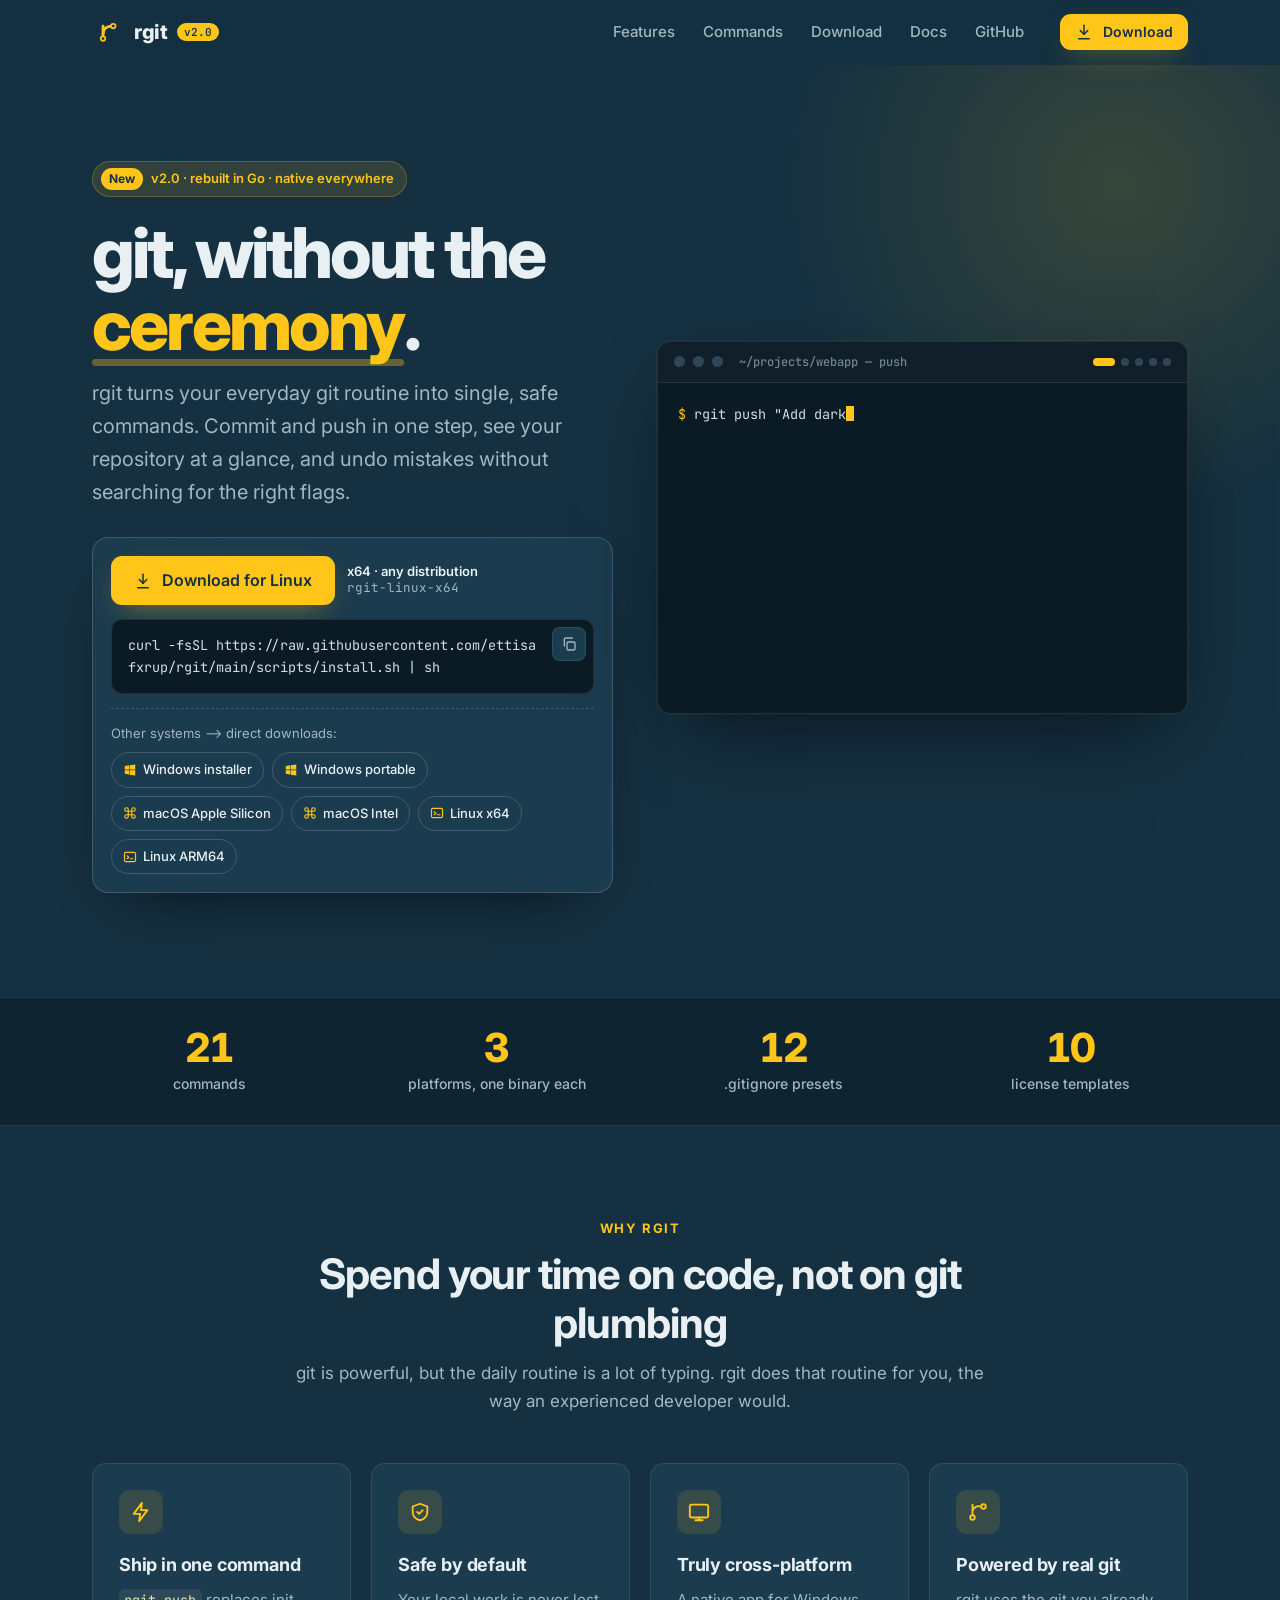
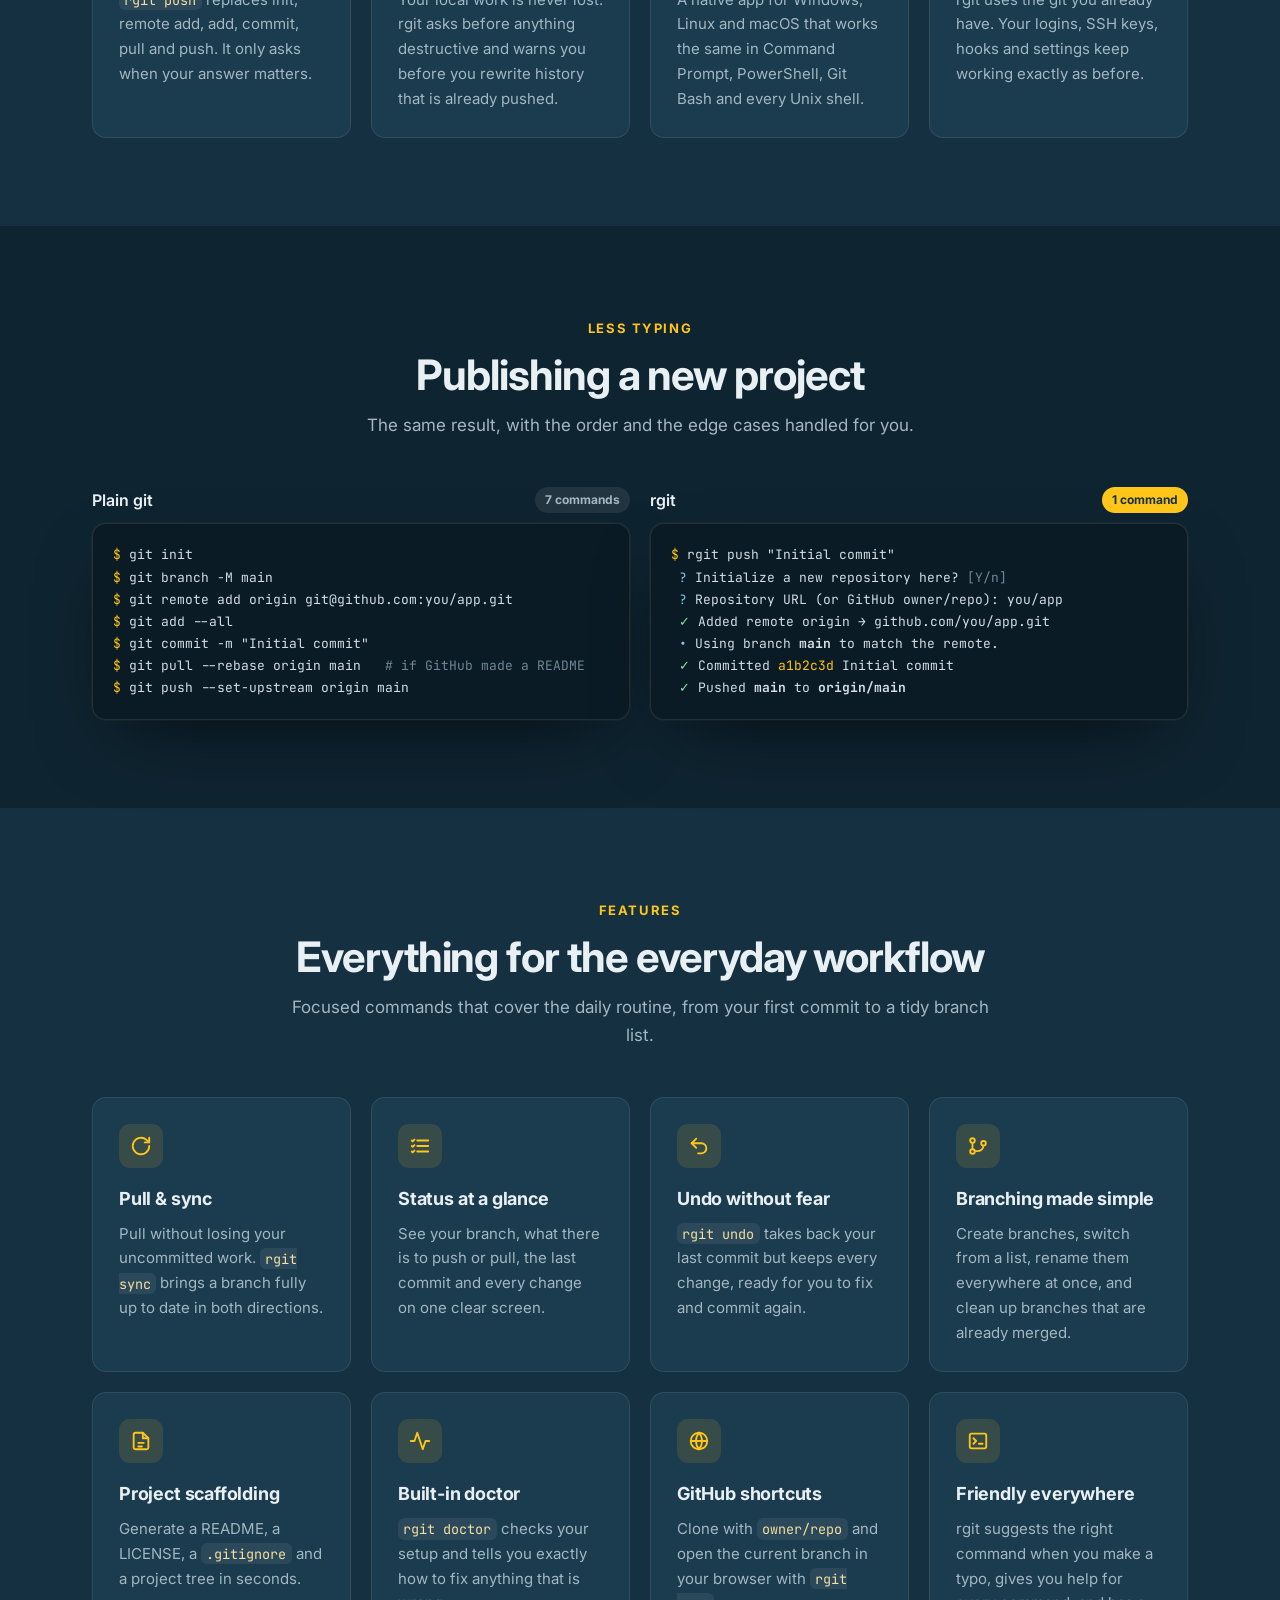
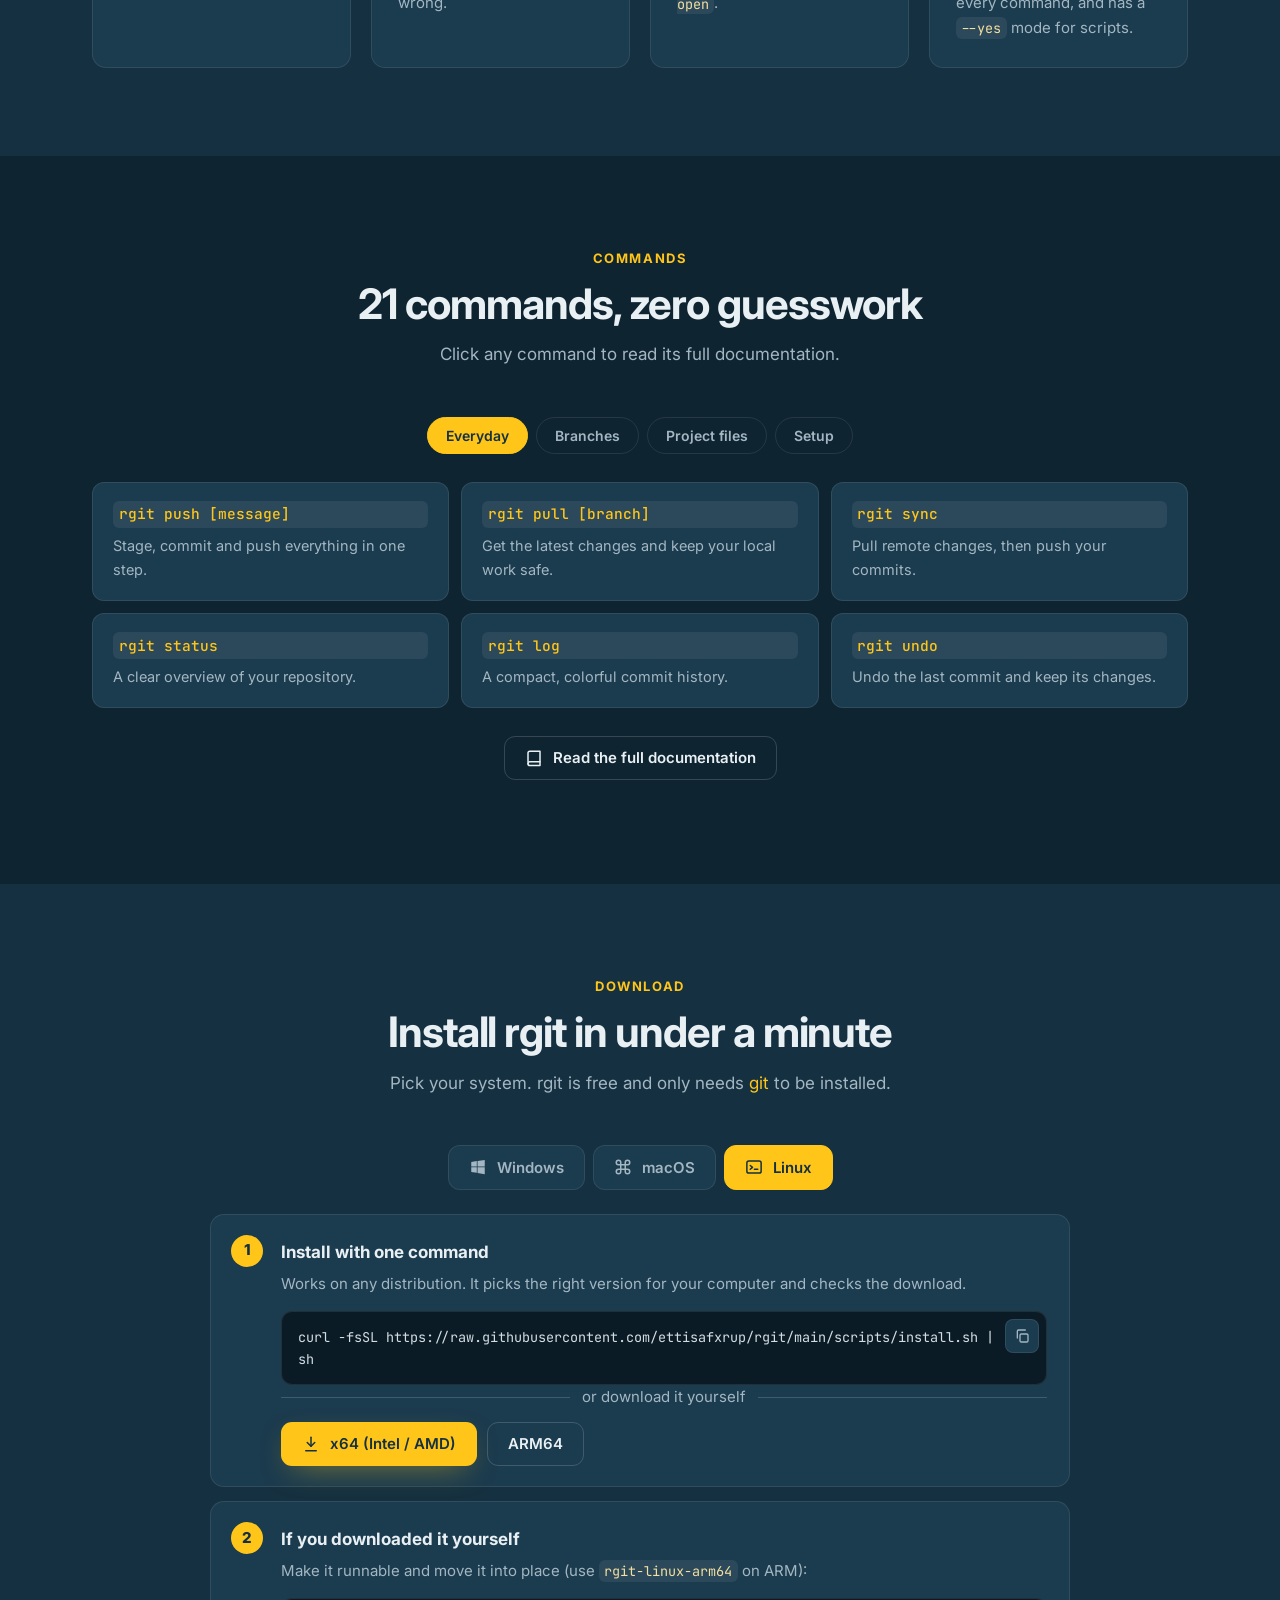
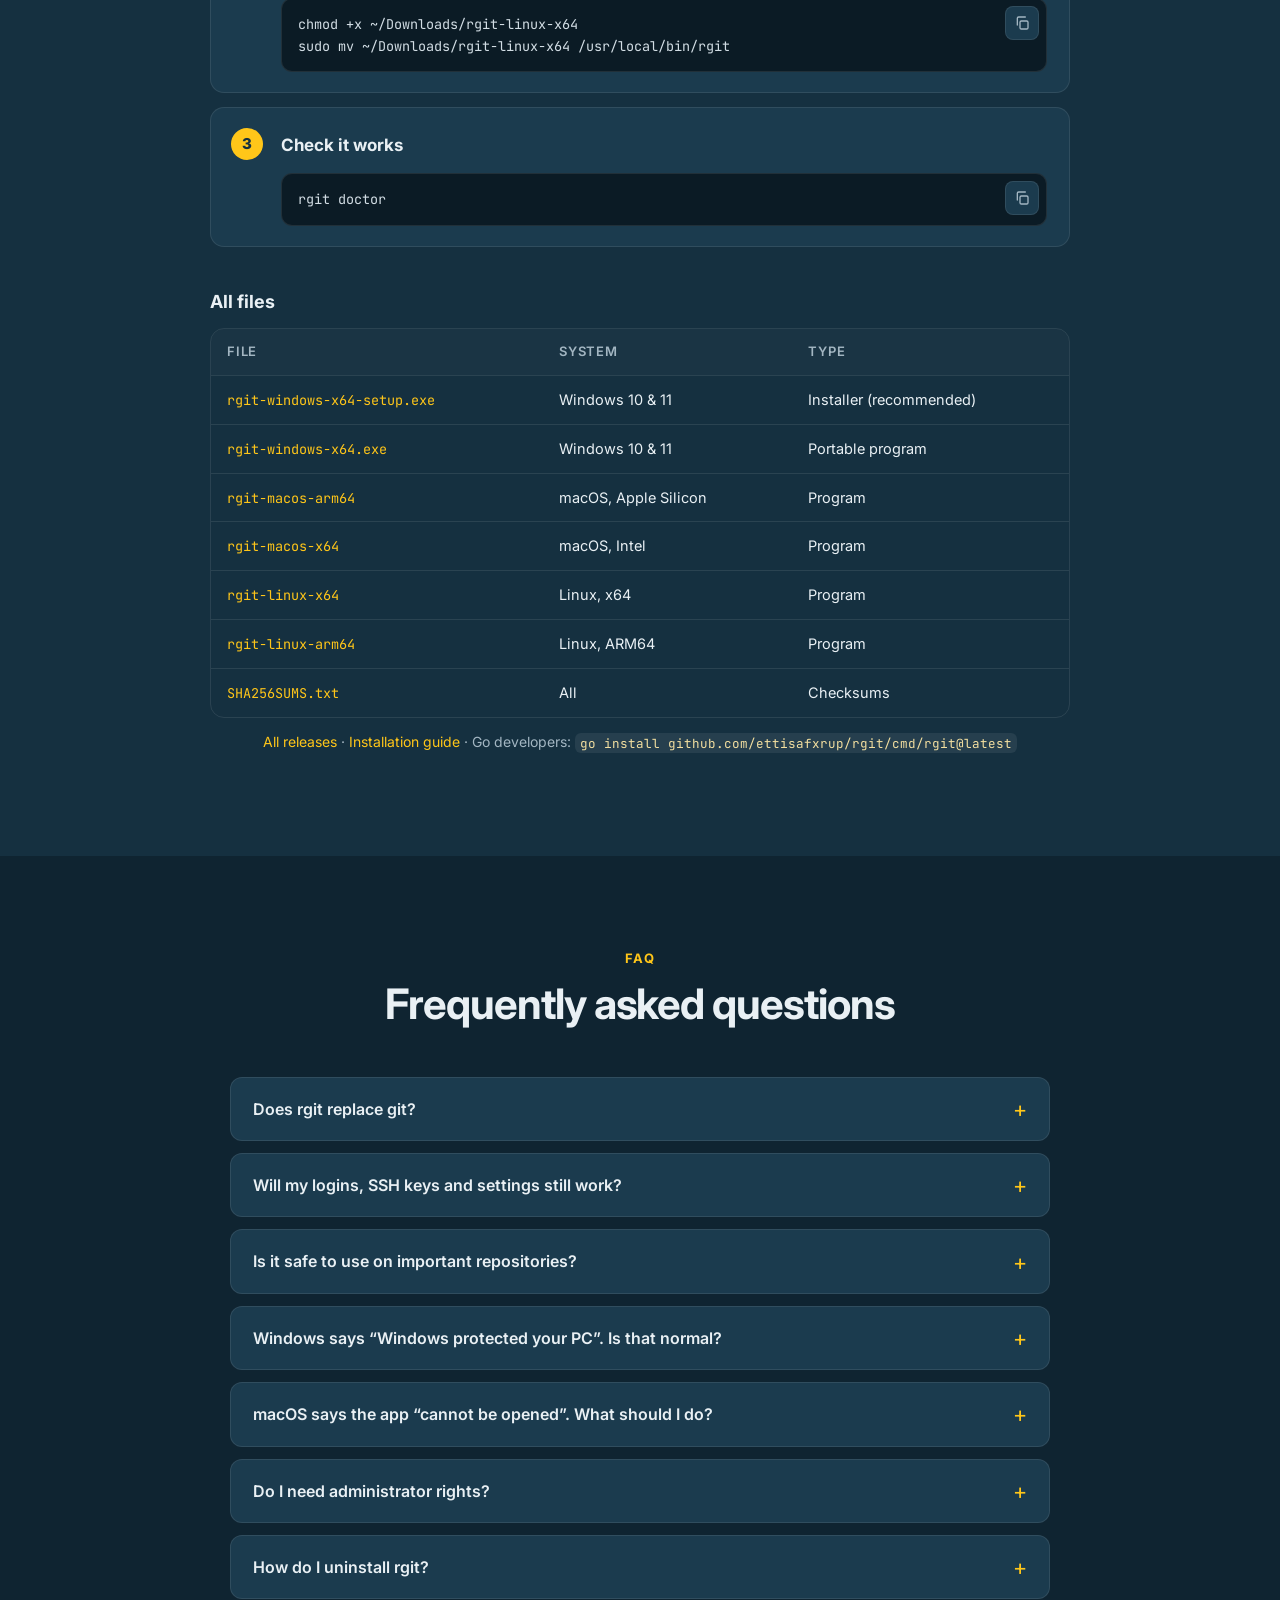
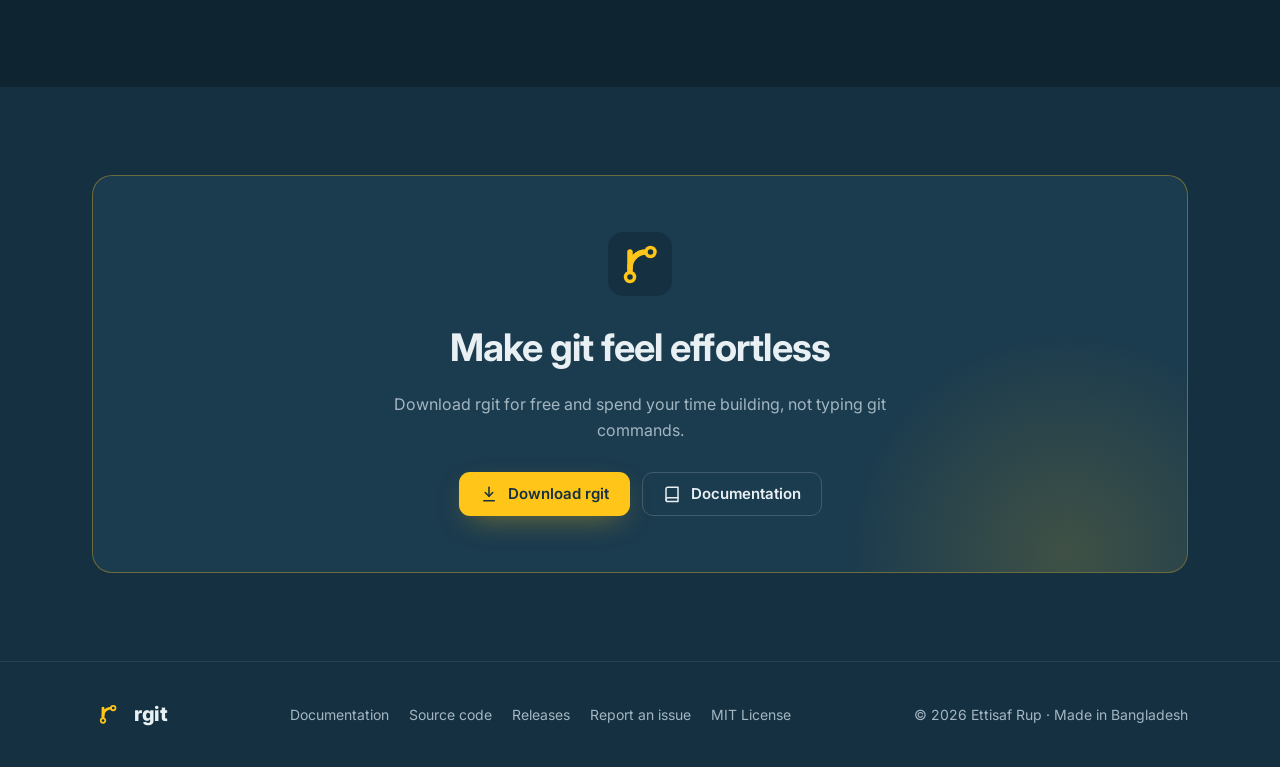
==== commit b226cf1f: "updated readme files" ====
--- a/docs/index.html
+++ b/docs/index.html
@@ -1,99 +1,282 @@
 <!doctype html>
 <html lang="en">
-<head>
-  <meta charset="utf-8">
-  <meta name="viewport" content="width=device-width, initial-scale=1">
-  <title>rgit — git, without the ceremony</title>
-  <meta name="description" content="rgit is a fast, friendly command-line companion for git. Push, pull, sync, undo, branch and scaffold projects with single, safe commands. Free for Windows, Linux and macOS.">
-  <meta name="theme-color" content="#153040">
-  <meta property="og:title" content="rgit — git, without the ceremony">
-  <meta property="og:description" content="Everyday git chores as single, safe commands. Native on Windows, Linux and macOS.">
-  <meta property="og:image" content="og-image.png">
-  <meta property="og:type" content="website">
-  <link rel="icon" type="image/svg+xml" href="logo.svg">
-  <link rel="icon" type="image/png" href="favicon.png">
-  <link rel="preconnect" href="https://fonts.googleapis.com">
-  <link rel="preconnect" href="https://fonts.gstatic.com" crossorigin>
-  <link href="https://fonts.googleapis.com/css2?family=Inter:wght@400;500;600;700;800&family=JetBrains+Mono:wght@400;500;700&display=swap" rel="stylesheet">
-  <link rel="stylesheet" href="assets/site.css">
-  <script>document.documentElement.classList.add("js");</script>
-  <script src="assets/site.js" defer></script>
-</head>
-<body>
-  <a class="skip-link" href="#main">Skip to content</a>
-
-  <svg width="0" height="0" style="position:absolute" aria-hidden="true">
-    <symbol id="i-download" viewBox="0 0 24 24" fill="none" stroke="currentColor" stroke-width="2" stroke-linecap="round" stroke-linejoin="round"><path d="M12 3v12"/><path d="m7 10 5 5 5-5"/><path d="M5 21h14"/></symbol>
-    <symbol id="i-copy" viewBox="0 0 24 24" fill="none" stroke="currentColor" stroke-width="2" stroke-linecap="round" stroke-linejoin="round"><rect x="9" y="9" width="12" height="12" rx="2"/><path d="M5 15V5a2 2 0 0 1 2-2h10"/></symbol>
-    <symbol id="i-check" viewBox="0 0 24 24" fill="none" stroke="currentColor" stroke-width="2.4" stroke-linecap="round" stroke-linejoin="round"><path d="M20 6 9 17l-5-5"/></symbol>
-    <symbol id="i-book" viewBox="0 0 24 24" fill="none" stroke="currentColor" stroke-width="2" stroke-linecap="round" stroke-linejoin="round"><path d="M4 19.5A2.5 2.5 0 0 1 6.5 17H20V3H6.5A2.5 2.5 0 0 0 4 5.5z"/><path d="M4 19.5A2.5 2.5 0 0 0 6.5 22H20v-5"/></symbol>
-    <symbol id="i-code" viewBox="0 0 24 24" fill="none" stroke="currentColor" stroke-width="2" stroke-linecap="round" stroke-linejoin="round"><path d="m16 18 6-6-6-6"/><path d="m8 6-6 6 6 6"/></symbol>
-    <symbol id="i-menu" viewBox="0 0 24 24" fill="none" stroke="currentColor" stroke-width="2" stroke-linecap="round"><path d="M4 7h16M4 12h16M4 17h16"/></symbol>
-    <symbol id="i-up" viewBox="0 0 24 24" fill="none" stroke="currentColor" stroke-width="2.2" stroke-linecap="round" stroke-linejoin="round"><path d="m18 15-6-6-6 6"/></symbol>
-    <symbol id="i-windows" viewBox="0 0 24 24" fill="currentColor"><path d="M3 5.2 10.4 4v7.3H3zM11.4 3.9 21 2.5v8.8h-9.6zM3 12.3h7.4v7.4L3 18.6zM11.4 12.3H21v9.2l-9.6-1.4z"/></symbol>
-    <symbol id="i-mac" viewBox="0 0 24 24" fill="none" stroke="currentColor" stroke-width="2" stroke-linecap="round" stroke-linejoin="round"><path d="M9 6a3 3 0 1 0-3 3h12a3 3 0 1 0-3-3v12a3 3 0 1 0 3-3H6a3 3 0 1 0 3 3z"/></symbol>
-    <symbol id="i-linux" viewBox="0 0 24 24" fill="none" stroke="currentColor" stroke-width="2" stroke-linecap="round" stroke-linejoin="round"><rect x="2.5" y="4" width="19" height="16" rx="2.5"/><path d="m7 10 3 2.5L7 15"/><path d="M12.5 15H17"/></symbol>
-  </svg>
-
-  <header class="nav">
-    <div class="container nav-inner">
-      <a class="brand" href="#top" aria-label="rgit home"><img src="logo.svg" alt="" width="32" height="32">rgit <small>v2.0</small></a>
-      <nav class="nav-links" aria-label="Main">
+  <head>
+    <meta charset="utf-8" />
+    <meta name="viewport" content="width=device-width, initial-scale=1" />
+    <title>rgit | git, without the ceremony</title>
+    <meta
+      name="description"
+      content="rgit is a fast, friendly command-line companion for git. Push, pull, sync, undo, branch and scaffold projects with single, safe commands. Free for Windows, Linux and macOS."
+    />
+    <meta name="theme-color" content="#153040" />
+    <meta property="og:title" content="rgit | git, without the ceremony" />
+    <meta
+      property="og:description"
+      content="Everyday git chores as single, safe commands. Native on Windows, Linux and macOS."
+    />
+    <meta property="og:image" content="og-image.png" />
+    <meta property="og:type" content="website" />
+    <link rel="icon" type="image/svg+xml" href="logo.svg" />
+    <link rel="icon" type="image/png" href="favicon.png" />
+    <link rel="preconnect" href="https://fonts.googleapis.com" />
+    <link rel="preconnect" href="https://fonts.gstatic.com" crossorigin />
+    <link
+      href="https://fonts.googleapis.com/css2?family=Inter:wght@400;500;600;700;800&family=JetBrains+Mono:wght@400;500;700&display=swap"
+      rel="stylesheet"
+    />
+    <link rel="stylesheet" href="assets/site.css" />
+    <script>
+      document.documentElement.classList.add("js")
+    </script>
+    <script src="assets/site.js" defer></script>
+  </head>
+  <body>
+    <a class="skip-link" href="#main">Skip to content</a>
+
+    <svg width="0" height="0" style="position: absolute" aria-hidden="true">
+      <symbol
+        id="i-download"
+        viewBox="0 0 24 24"
+        fill="none"
+        stroke="currentColor"
+        stroke-width="2"
+        stroke-linecap="round"
+        stroke-linejoin="round"
+      >
+        <path d="M12 3v12" />
+        <path d="m7 10 5 5 5-5" />
+        <path d="M5 21h14" />
+      </symbol>
+      <symbol
+        id="i-copy"
+        viewBox="0 0 24 24"
+        fill="none"
+        stroke="currentColor"
+        stroke-width="2"
+        stroke-linecap="round"
+        stroke-linejoin="round"
+      >
+        <rect x="9" y="9" width="12" height="12" rx="2" />
+        <path d="M5 15V5a2 2 0 0 1 2-2h10" />
+      </symbol>
+      <symbol
+        id="i-check"
+        viewBox="0 0 24 24"
+        fill="none"
+        stroke="currentColor"
+        stroke-width="2.4"
+        stroke-linecap="round"
+        stroke-linejoin="round"
+      >
+        <path d="M20 6 9 17l-5-5" />
+      </symbol>
+      <symbol
+        id="i-book"
+        viewBox="0 0 24 24"
+        fill="none"
+        stroke="currentColor"
+        stroke-width="2"
+        stroke-linecap="round"
+        stroke-linejoin="round"
+      >
+        <path d="M4 19.5A2.5 2.5 0 0 1 6.5 17H20V3H6.5A2.5 2.5 0 0 0 4 5.5z" />
+        <path d="M4 19.5A2.5 2.5 0 0 0 6.5 22H20v-5" />
+      </symbol>
+      <symbol
+        id="i-code"
+        viewBox="0 0 24 24"
+        fill="none"
+        stroke="currentColor"
+        stroke-width="2"
+        stroke-linecap="round"
+        stroke-linejoin="round"
+      >
+        <path d="m16 18 6-6-6-6" />
+        <path d="m8 6-6 6 6 6" />
+      </symbol>
+      <symbol
+        id="i-menu"
+        viewBox="0 0 24 24"
+        fill="none"
+        stroke="currentColor"
+        stroke-width="2"
+        stroke-linecap="round"
+      >
+        <path d="M4 7h16M4 12h16M4 17h16" />
+      </symbol>
+      <symbol
+        id="i-up"
+        viewBox="0 0 24 24"
+        fill="none"
+        stroke="currentColor"
+        stroke-width="2.2"
+        stroke-linecap="round"
+        stroke-linejoin="round"
+      >
+        <path d="m18 15-6-6-6 6" />
+      </symbol>
+      <symbol id="i-windows" viewBox="0 0 24 24" fill="currentColor">
+        <path
+          d="M3 5.2 10.4 4v7.3H3zM11.4 3.9 21 2.5v8.8h-9.6zM3 12.3h7.4v7.4L3 18.6zM11.4 12.3H21v9.2l-9.6-1.4z"
+        />
+      </symbol>
+      <symbol
+        id="i-mac"
+        viewBox="0 0 24 24"
+        fill="none"
+        stroke="currentColor"
+        stroke-width="2"
+        stroke-linecap="round"
+        stroke-linejoin="round"
+      >
+        <path
+          d="M9 6a3 3 0 1 0-3 3h12a3 3 0 1 0-3-3v12a3 3 0 1 0 3-3H6a3 3 0 1 0 3 3z"
+        />
+      </symbol>
+      <symbol
+        id="i-linux"
+        viewBox="0 0 24 24"
+        fill="none"
+        stroke="currentColor"
+        stroke-width="2"
+        stroke-linecap="round"
+        stroke-linejoin="round"
+      >
+        <rect x="2.5" y="4" width="19" height="16" rx="2.5" />
+        <path d="m7 10 3 2.5L7 15" />
+        <path d="M12.5 15H17" />
+      </symbol>
+    </svg>
+
+    <header class="nav">
+      <div class="container nav-inner">
+        <a class="brand" href="#top" aria-label="rgit home"
+          ><img src="logo.svg" alt="" width="32" height="32" />rgit
+          <small>v2.0</small></a
+        >
+        <nav class="nav-links" aria-label="Main">
+          <a href="#features">Features</a>
+          <a href="#commands">Commands</a>
+          <a href="#download">Download</a>
+          <a href="docs.html">Docs</a>
+          <a href="https://github.com/ettisafxrup/rgit">GitHub</a>
+        </nav>
+        <a class="btn btn-primary btn-sm nav-cta" href="#download"
+          ><svg aria-hidden="true"><use href="#i-download" /></svg>Download</a
+        >
+        <button
+          class="menu-btn"
+          type="button"
+          aria-label="Open menu"
+          aria-expanded="false"
+          aria-controls="mobile-menu"
+        >
+          <svg aria-hidden="true"><use href="#i-menu" /></svg>
+        </button>
+      </div>
+      <nav class="mobile-menu" id="mobile-menu" aria-label="Mobile" hidden>
         <a href="#features">Features</a>
         <a href="#commands">Commands</a>
         <a href="#download">Download</a>
-        <a href="docs.html">Docs</a>
+        <a href="docs.html">Documentation</a>
         <a href="https://github.com/ettisafxrup/rgit">GitHub</a>
       </nav>
-      <a class="btn btn-primary btn-sm nav-cta" href="#download"><svg aria-hidden="true"><use href="#i-download"/></svg>Download</a>
-      <button class="menu-btn" type="button" aria-label="Open menu" aria-expanded="false" aria-controls="mobile-menu"><svg aria-hidden="true"><use href="#i-menu"/></svg></button>
-    </div>
-    <nav class="mobile-menu" id="mobile-menu" aria-label="Mobile" hidden>
-      <a href="#features">Features</a>
-      <a href="#commands">Commands</a>
-      <a href="#download">Download</a>
-      <a href="docs.html">Documentation</a>
-      <a href="https://github.com/ettisafxrup/rgit">GitHub</a>
-    </nav>
-    <div class="progress" aria-hidden="true"></div>
-  </header>
-
-  <main id="main">
-    <!-- ============================== Hero ============================== -->
-    <section class="hero" id="top">
-      <div class="container hero-grid">
-        <div>
-          <span class="eyebrow"><b>New</b> v2.0 · rebuilt in Go · native everywhere</span>
-          <h1>git, without the <span class="accent">ceremony</span>.</h1>
-          <p class="lead">rgit turns your everyday git routine into single, safe commands. Commit and push in one step, see your repository at a glance, and undo mistakes without searching for the right flags.</p>
-
-          <div class="get" id="get">
-            <div class="get-main">
-              <a class="btn btn-primary" id="get-btn" href="#download">
-                <svg aria-hidden="true"><use href="#i-download"/></svg><span id="get-label">Choose your download</span>
-              </a>
-              <div class="get-file" id="get-file"><strong>Free &amp; open source (MIT) · v2.0.0</strong>Windows, macOS &amp; Linux</div>
+      <div class="progress" aria-hidden="true"></div>
+    </header>
+
+    <main id="main">
+      <!-- ============================== Hero ============================== -->
+      <section class="hero" id="top">
+        <div class="container hero-grid">
+          <div>
+            <span class="eyebrow"
+              ><b>New</b> v2.0 · rebuilt in Go · native everywhere</span
+            >
+            <h1>git, without the <span class="accent">ceremony</span>.</h1>
+            <p class="lead">
+              rgit turns your everyday git routine into single, safe commands.
+              Commit and push in one step, see your repository at a glance, and
+              undo mistakes without searching for the right flags.
+            </p>
+
+            <div class="get" id="get">
+              <div class="get-main">
+                <a class="btn btn-primary" id="get-btn" href="#download">
+                  <svg aria-hidden="true"><use href="#i-download" /></svg
+                  ><span id="get-label">Choose your download</span>
+                </a>
+                <div class="get-file" id="get-file">
+                  <strong>Free &amp; open source (MIT) · v2.0.0</strong>Windows,
+                  macOS &amp; Linux
+                </div>
+              </div>
+              <div class="code wrap" id="get-cmd" hidden>
+                <pre><code>curl -fsSL https://raw.githubusercontent.com/ettisafxrup/rgit/main/scripts/install.sh | sh</code></pre>
+              </div>
+              <div class="get-others">
+                <p>Other systems —> direct downloads:</p>
+                <div class="chips">
+                  <a
+                    class="chip"
+                    href="https://github.com/ettisafxrup/rgit/releases/latest/download/rgit-windows-x64-setup.exe"
+                    download
+                    ><svg aria-hidden="true"><use href="#i-windows" /></svg
+                    >Windows installer</a
+                  >
+                  <a
+                    class="chip"
+                    href="https://github.com/ettisafxrup/rgit/releases/latest/download/rgit-windows-x64.exe"
+                    download
+                    ><svg aria-hidden="true"><use href="#i-windows" /></svg
+                    >Windows portable</a
+                  >
+                  <a
+                    class="chip"
+                    href="https://github.com/ettisafxrup/rgit/releases/latest/download/rgit-macos-arm64"
+                    download
+                    ><svg aria-hidden="true"><use href="#i-mac" /></svg>macOS
+                    Apple Silicon</a
+                  >
+                  <a
+                    class="chip"
+                    href="https://github.com/ettisafxrup/rgit/releases/latest/download/rgit-macos-x64"
+                    download
+                    ><svg aria-hidden="true"><use href="#i-mac" /></svg>macOS
+                    Intel</a
+                  >
+                  <a
+                    class="chip"
+                    href="https://github.com/ettisafxrup/rgit/releases/latest/download/rgit-linux-x64"
+                    download
+                    ><svg aria-hidden="true"><use href="#i-linux" /></svg>Linux
+                    x64</a
+                  >
+                  <a
+                    class="chip"
+                    href="https://github.com/ettisafxrup/rgit/releases/latest/download/rgit-linux-arm64"
+                    download
+                    ><svg aria-hidden="true"><use href="#i-linux" /></svg>Linux
+                    ARM64</a
+                  >
+                </div>
+              </div>
             </div>
-            <div class="code wrap" id="get-cmd" hidden>
-              <pre><code>curl -fsSL https://raw.githubusercontent.com/ettisafxrup/rgit/main/scripts/install.sh | sh</code></pre>
+          </div>
+
+          <div
+            class="terminal typer"
+            id="typer"
+            aria-label="Animated examples of rgit commands"
+          >
+            <div class="terminal-bar">
+              <span class="dot"></span><span class="dot"></span
+              ><span class="dot"></span
+              ><span class="title">~/projects/webapp —> push</span>
+              <div class="typer-tabs"></div>
             </div>
-            <div class="get-others">
-              <p>Other systems — direct downloads:</p>
-              <div class="chips">
-                <a class="chip" href="https://github.com/ettisafxrup/rgit/releases/latest/download/rgit-windows-x64-setup.exe" download><svg aria-hidden="true"><use href="#i-windows"/></svg>Windows installer</a>
-                <a class="chip" href="https://github.com/ettisafxrup/rgit/releases/latest/download/rgit-windows-x64.exe" download><svg aria-hidden="true"><use href="#i-windows"/></svg>Windows portable</a>
-                <a class="chip" href="https://github.com/ettisafxrup/rgit/releases/latest/download/rgit-macos-arm64" download><svg aria-hidden="true"><use href="#i-mac"/></svg>macOS Apple Silicon</a>
-                <a class="chip" href="https://github.com/ettisafxrup/rgit/releases/latest/download/rgit-macos-x64" download><svg aria-hidden="true"><use href="#i-mac"/></svg>macOS Intel</a>
-                <a class="chip" href="https://github.com/ettisafxrup/rgit/releases/latest/download/rgit-linux-x64" download><svg aria-hidden="true"><use href="#i-linux"/></svg>Linux x64</a>
-                <a class="chip" href="https://github.com/ettisafxrup/rgit/releases/latest/download/rgit-linux-arm64" download><svg aria-hidden="true"><use href="#i-linux"/></svg>Linux ARM64</a>
-              </div>
-            </div>
-          </div>
-        </div>
-
-        <div class="terminal typer" id="typer" aria-label="Animated examples of rgit commands">
-          <div class="terminal-bar"><span class="dot"></span><span class="dot"></span><span class="dot"></span><span class="title">~/projects/webapp — push</span><div class="typer-tabs"></div></div>
-<pre aria-live="off"><span class="t-prompt">$</span> rgit push "Add dark mode"
+            <pre
+              aria-live="off"
+            ><span class="t-prompt">$</span> rgit push "Add dark mode"
  <span class="t-step">•</span> 3 changed files:
    <span class="t-mod">modified  </span> src/theme.css
    <span class="t-mod">modified  </span> src/app.js
@@ -103,373 +286,993 @@
  <span class="t-step">›</span> Pulling latest changes from <b>origin/main</b>
  <span class="t-step">›</span> Pushing <b>main</b>
  <span class="t-ok">✓</span> Pushed <b>main</b> to <b>origin/main</b></pre>
+          </div>
         </div>
+      </section>
+
+      <div class="stats">
+        <ul class="container" data-stagger>
+          <li data-reveal>
+            <strong data-count="21">21</strong><span>commands</span>
+          </li>
+          <li data-reveal>
+            <strong data-count="3">3</strong
+            ><span>platforms, one binary each</span>
+          </li>
+          <li data-reveal>
+            <strong data-count="12">12</strong><span>.gitignore presets</span>
+          </li>
+          <li data-reveal>
+            <strong data-count="10">10</strong><span>license templates</span>
+          </li>
+        </ul>
       </div>
-    </section>
-
-    <div class="stats">
-      <ul class="container" data-stagger>
-        <li data-reveal><strong data-count="21">21</strong><span>commands</span></li>
-        <li data-reveal><strong data-count="3">3</strong><span>platforms, one binary each</span></li>
-        <li data-reveal><strong data-count="12">12</strong><span>.gitignore presets</span></li>
-        <li data-reveal><strong data-count="10">10</strong><span>license templates</span></li>
-      </ul>
-    </div>
-
-    <!-- ============================== Why ============================== -->
-    <section id="why">
-      <div class="container">
-        <div class="section-head" data-reveal>
-          <span class="kicker">Why rgit</span>
-          <h2>Spend your time on code, not on git plumbing</h2>
-          <p>git is powerful, but the daily routine is a lot of typing. rgit does that routine for you, the way an experienced developer would.</p>
+
+      <!-- ============================== Why ============================== -->
+      <section id="why">
+        <div class="container">
+          <div class="section-head" data-reveal>
+            <span class="kicker">Why rgit</span>
+            <h2>Spend your time on code, not on git plumbing</h2>
+            <p>
+              git is powerful, but the daily routine is a lot of typing. rgit
+              does that routine for you, the way an experienced developer would.
+            </p>
+          </div>
+          <div class="grid" data-stagger>
+            <article class="card hover" data-reveal>
+              <div class="icon">
+                <svg
+                  viewBox="0 0 24 24"
+                  fill="none"
+                  stroke="currentColor"
+                  stroke-width="2"
+                  stroke-linecap="round"
+                  stroke-linejoin="round"
+                  aria-hidden="true"
+                >
+                  <path d="M13 2 4 14h7l-1 8 9-12h-7z" />
+                </svg>
+              </div>
+              <h3>Ship in one command</h3>
+              <p>
+                <code>rgit push</code> replaces init, remote add, add, commit,
+                pull and push. It only asks when your answer matters.
+              </p>
+            </article>
+            <article class="card hover" data-reveal>
+              <div class="icon">
+                <svg
+                  viewBox="0 0 24 24"
+                  fill="none"
+                  stroke="currentColor"
+                  stroke-width="2"
+                  stroke-linecap="round"
+                  stroke-linejoin="round"
+                  aria-hidden="true"
+                >
+                  <path d="M12 3 4 6v6c0 4.5 3.4 8.3 8 9 4.6-.7 8-4.5 8-9V6z" />
+                  <path d="m9 12 2 2 4-4" />
+                </svg>
+              </div>
+              <h3>Safe by default</h3>
+              <p>
+                Your local work is never lost. rgit asks before anything
+                destructive and warns you before you rewrite history that is
+                already pushed.
+              </p>
+            </article>
+            <article class="card hover" data-reveal>
+              <div class="icon">
+                <svg
+                  viewBox="0 0 24 24"
+                  fill="none"
+                  stroke="currentColor"
+                  stroke-width="2"
+                  stroke-linecap="round"
+                  stroke-linejoin="round"
+                  aria-hidden="true"
+                >
+                  <rect x="2" y="4" width="20" height="14" rx="2" />
+                  <path d="M8 21h8M12 18v3" />
+                </svg>
+              </div>
+              <h3>Truly cross-platform</h3>
+              <p>
+                A native app for Windows, Linux and macOS that works the same in
+                Command Prompt, PowerShell, Git Bash and every Unix shell.
+              </p>
+            </article>
+            <article class="card hover" data-reveal>
+              <div class="icon">
+                <svg
+                  viewBox="0 0 24 24"
+                  fill="none"
+                  stroke="currentColor"
+                  stroke-width="2"
+                  stroke-linecap="round"
+                  stroke-linejoin="round"
+                  aria-hidden="true"
+                >
+                  <circle cx="6" cy="18" r="2.5" />
+                  <circle cx="18" cy="6" r="2.5" />
+                  <path d="M6 15.5V4M6 11a7 7 0 0 1 9.5-4.8" />
+                </svg>
+              </div>
+              <h3>Powered by real git</h3>
+              <p>
+                rgit uses the git you already have. Your logins, SSH keys, hooks
+                and settings keep working exactly as before.
+              </p>
+            </article>
+          </div>
         </div>
-        <div class="grid" data-stagger>
-          <article class="card hover" data-reveal>
-            <div class="icon"><svg viewBox="0 0 24 24" fill="none" stroke="currentColor" stroke-width="2" stroke-linecap="round" stroke-linejoin="round" aria-hidden="true"><path d="M13 2 4 14h7l-1 8 9-12h-7z"/></svg></div>
-            <h3>Ship in one command</h3>
-            <p><code>rgit push</code> replaces init, remote add, add, commit, pull and push. It only asks when your answer matters.</p>
-          </article>
-          <article class="card hover" data-reveal>
-            <div class="icon"><svg viewBox="0 0 24 24" fill="none" stroke="currentColor" stroke-width="2" stroke-linecap="round" stroke-linejoin="round" aria-hidden="true"><path d="M12 3 4 6v6c0 4.5 3.4 8.3 8 9 4.6-.7 8-4.5 8-9V6z"/><path d="m9 12 2 2 4-4"/></svg></div>
-            <h3>Safe by default</h3>
-            <p>Your local work is never lost. rgit asks before anything destructive and warns you before you rewrite history that is already pushed.</p>
-          </article>
-          <article class="card hover" data-reveal>
-            <div class="icon"><svg viewBox="0 0 24 24" fill="none" stroke="currentColor" stroke-width="2" stroke-linecap="round" stroke-linejoin="round" aria-hidden="true"><rect x="2" y="4" width="20" height="14" rx="2"/><path d="M8 21h8M12 18v3"/></svg></div>
-            <h3>Truly cross-platform</h3>
-            <p>A native app for Windows, Linux and macOS that works the same in Command Prompt, PowerShell, Git Bash and every Unix shell.</p>
-          </article>
-          <article class="card hover" data-reveal>
-            <div class="icon"><svg viewBox="0 0 24 24" fill="none" stroke="currentColor" stroke-width="2" stroke-linecap="round" stroke-linejoin="round" aria-hidden="true"><circle cx="6" cy="18" r="2.5"/><circle cx="18" cy="6" r="2.5"/><path d="M6 15.5V4M6 11a7 7 0 0 1 9.5-4.8"/></svg></div>
-            <h3>Powered by real git</h3>
-            <p>rgit uses the git you already have. Your logins, SSH keys, hooks and settings keep working exactly as before.</p>
-          </article>
-        </div>
-      </div>
-    </section>
-
-    <!-- ============================== Compare ============================== -->
-    <section class="alt" aria-labelledby="compare-title">
-      <div class="container">
-        <div class="section-head" data-reveal>
-          <span class="kicker">Less typing</span>
-          <h2 id="compare-title">Publishing a new project</h2>
-          <p>The same result, with the order and the edge cases handled for you.</p>
-        </div>
-        <div class="compare" data-stagger>
-          <div data-reveal>
-            <div class="compare-label">Plain git <span class="pill pill-muted">7 commands</span></div>
-            <div class="terminal">
-<pre><span class="t-prompt">$</span> git init
+      </section>
+
+      <!-- ============================== Compare ============================== -->
+      <section class="alt" aria-labelledby="compare-title">
+        <div class="container">
+          <div class="section-head" data-reveal>
+            <span class="kicker">Less typing</span>
+            <h2 id="compare-title">Publishing a new project</h2>
+            <p>
+              The same result, with the order and the edge cases handled for
+              you.
+            </p>
+          </div>
+          <div class="compare" data-stagger>
+            <div data-reveal>
+              <div class="compare-label">
+                Plain git <span class="pill pill-muted">7 commands</span>
+              </div>
+              <div class="terminal">
+                <pre><span class="t-prompt">$</span> git init
 <span class="t-prompt">$</span> git branch -M main
 <span class="t-prompt">$</span> git remote add origin git@github.com:you/app.git
 <span class="t-prompt">$</span> git add --all
 <span class="t-prompt">$</span> git commit -m "Initial commit"
 <span class="t-prompt">$</span> git pull --rebase origin main   <span class="t-dim"># if GitHub made a README</span>
 <span class="t-prompt">$</span> git push --set-upstream origin main</pre>
+              </div>
             </div>
-          </div>
-          <div data-reveal>
-            <div class="compare-label">rgit <span class="pill pill-amber">1 command</span></div>
-            <div class="terminal">
-<pre><span class="t-prompt">$</span> rgit push "Initial commit"
+            <div data-reveal>
+              <div class="compare-label">
+                rgit <span class="pill pill-amber">1 command</span>
+              </div>
+              <div class="terminal">
+                <pre><span class="t-prompt">$</span> rgit push "Initial commit"
  <span class="t-ask">?</span> Initialize a new repository here? <span class="t-dim">[Y/n]</span>
  <span class="t-ask">?</span> Repository URL (or GitHub owner/repo): you/app
  <span class="t-ok">✓</span> Added remote origin → github.com/you/app.git
  <span class="t-step">•</span> Using branch <b>main</b> to match the remote.
  <span class="t-ok">✓</span> Committed <span class="t-hash">a1b2c3d</span> Initial commit
  <span class="t-ok">✓</span> Pushed <b>main</b> to <b>origin/main</b></pre>
+              </div>
             </div>
           </div>
         </div>
+      </section>
+
+      <!-- ============================== Features ============================== -->
+      <section id="features">
+        <div class="container">
+          <div class="section-head" data-reveal>
+            <span class="kicker">Features</span>
+            <h2>Everything for the everyday workflow</h2>
+            <p>
+              Focused commands that cover the daily routine, from your first
+              commit to a tidy branch list.
+            </p>
+          </div>
+          <div class="grid" data-stagger>
+            <article class="card hover" data-reveal>
+              <div class="icon">
+                <svg
+                  viewBox="0 0 24 24"
+                  fill="none"
+                  stroke="currentColor"
+                  stroke-width="2"
+                  stroke-linecap="round"
+                  stroke-linejoin="round"
+                  aria-hidden="true"
+                >
+                  <path d="M21 12a9 9 0 1 1-3-6.7L21 8" />
+                  <path d="M21 3v5h-5" />
+                </svg>
+              </div>
+              <h3>Pull &amp; sync</h3>
+              <p>
+                Pull without losing your uncommitted work.
+                <code>rgit sync</code> brings a branch fully up to date in both
+                directions.
+              </p>
+            </article>
+            <article class="card hover" data-reveal>
+              <div class="icon">
+                <svg
+                  viewBox="0 0 24 24"
+                  fill="none"
+                  stroke="currentColor"
+                  stroke-width="2"
+                  stroke-linecap="round"
+                  stroke-linejoin="round"
+                  aria-hidden="true"
+                >
+                  <path d="M9 6h12M9 12h12M9 18h12" />
+                  <path d="m3 6 1 1 2-2M3 12l1 1 2-2M3 18l1 1 2-2" />
+                </svg>
+              </div>
+              <h3>Status at a glance</h3>
+              <p>
+                See your branch, what there is to push or pull, the last commit
+                and every change on one clear screen.
+              </p>
+            </article>
+            <article class="card hover" data-reveal>
+              <div class="icon">
+                <svg
+                  viewBox="0 0 24 24"
+                  fill="none"
+                  stroke="currentColor"
+                  stroke-width="2"
+                  stroke-linecap="round"
+                  stroke-linejoin="round"
+                  aria-hidden="true"
+                >
+                  <path d="M9 14 4 9l5-5" />
+                  <path d="M4 9h10.5a5.5 5.5 0 0 1 0 11H11" />
+                </svg>
+              </div>
+              <h3>Undo without fear</h3>
+              <p>
+                <code>rgit undo</code> takes back your last commit but keeps
+                every change, ready for you to fix and commit again.
+              </p>
+            </article>
+            <article class="card hover" data-reveal>
+              <div class="icon">
+                <svg
+                  viewBox="0 0 24 24"
+                  fill="none"
+                  stroke="currentColor"
+                  stroke-width="2"
+                  stroke-linecap="round"
+                  stroke-linejoin="round"
+                  aria-hidden="true"
+                >
+                  <circle cx="6" cy="6" r="2.5" />
+                  <circle cx="6" cy="18" r="2.5" />
+                  <circle cx="18" cy="9" r="2.5" />
+                  <path d="M6 8.5v7M18 11.5a6 6 0 0 1-6 6H8.5" />
+                </svg>
+              </div>
+              <h3>Branching made simple</h3>
+              <p>
+                Create branches, switch from a list, rename them everywhere at
+                once, and clean up branches that are already merged.
+              </p>
+            </article>
+            <article class="card hover" data-reveal>
+              <div class="icon">
+                <svg
+                  viewBox="0 0 24 24"
+                  fill="none"
+                  stroke="currentColor"
+                  stroke-width="2"
+                  stroke-linecap="round"
+                  stroke-linejoin="round"
+                  aria-hidden="true"
+                >
+                  <path
+                    d="M14 3H6a2 2 0 0 0-2 2v14a2 2 0 0 0 2 2h12a2 2 0 0 0 2-2V9z"
+                  />
+                  <path d="M14 3v6h6M9 14h6M9 18h4" />
+                </svg>
+              </div>
+              <h3>Project scaffolding</h3>
+              <p>
+                Generate a README, a LICENSE, a <code>.gitignore</code> and a
+                project tree in seconds.
+              </p>
+            </article>
+            <article class="card hover" data-reveal>
+              <div class="icon">
+                <svg
+                  viewBox="0 0 24 24"
+                  fill="none"
+                  stroke="currentColor"
+                  stroke-width="2"
+                  stroke-linecap="round"
+                  stroke-linejoin="round"
+                  aria-hidden="true"
+                >
+                  <path d="M22 12h-4l-3 9L9 3l-3 9H2" />
+                </svg>
+              </div>
+              <h3>Built-in doctor</h3>
+              <p>
+                <code>rgit doctor</code> checks your setup and tells you exactly
+                how to fix anything that is wrong.
+              </p>
+            </article>
+            <article class="card hover" data-reveal>
+              <div class="icon">
+                <svg
+                  viewBox="0 0 24 24"
+                  fill="none"
+                  stroke="currentColor"
+                  stroke-width="2"
+                  stroke-linecap="round"
+                  stroke-linejoin="round"
+                  aria-hidden="true"
+                >
+                  <circle cx="12" cy="12" r="9" />
+                  <path
+                    d="M3 12h18M12 3a14 14 0 0 1 0 18M12 3a14 14 0 0 0 0 18"
+                  />
+                </svg>
+              </div>
+              <h3>GitHub shortcuts</h3>
+              <p>
+                Clone with <code>owner/repo</code> and open the current branch
+                in your browser with <code>rgit open</code>.
+              </p>
+            </article>
+            <article class="card hover" data-reveal>
+              <div class="icon">
+                <svg
+                  viewBox="0 0 24 24"
+                  fill="none"
+                  stroke="currentColor"
+                  stroke-width="2"
+                  stroke-linecap="round"
+                  stroke-linejoin="round"
+                  aria-hidden="true"
+                >
+                  <rect x="3" y="4" width="18" height="16" rx="2" />
+                  <path d="m7 9 3 3-3 3M13 15h4" />
+                </svg>
+              </div>
+              <h3>Friendly everywhere</h3>
+              <p>
+                rgit suggests the right command when you make a typo, gives you
+                help for every command, and has a <code>--yes</code> mode for
+                scripts.
+              </p>
+            </article>
+          </div>
+        </div>
+      </section>
+
+      <!-- ============================== Commands ============================== -->
+      <section class="alt" id="commands">
+        <div class="container">
+          <div class="section-head" data-reveal>
+            <span class="kicker">Commands</span>
+            <h2>21 commands, zero guesswork</h2>
+            <p>Click any command to read its full documentation.</p>
+          </div>
+
+          <div class="tabs" role="tablist" aria-label="Command groups">
+            <button
+              class="tab"
+              role="tab"
+              id="tab-everyday"
+              aria-controls="panel-everyday"
+              aria-selected="true"
+            >
+              Everyday
+            </button>
+            <button
+              class="tab"
+              role="tab"
+              id="tab-branches"
+              aria-controls="panel-branches"
+              aria-selected="false"
+              tabindex="-1"
+            >
+              Branches
+            </button>
+            <button
+              class="tab"
+              role="tab"
+              id="tab-files"
+              aria-controls="panel-files"
+              aria-selected="false"
+              tabindex="-1"
+            >
+              Project files
+            </button>
+            <button
+              class="tab"
+              role="tab"
+              id="tab-setup"
+              aria-controls="panel-setup"
+              aria-selected="false"
+              tabindex="-1"
+            >
+              Setup
+            </button>
+          </div>
+
+          <div
+            class="cmd-list"
+            role="tabpanel"
+            id="panel-everyday"
+            aria-labelledby="tab-everyday"
+          >
+            <a class="cmd" href="docs.html#cmd-push"
+              ><code>rgit push [message]</code
+              ><span>Stage, commit and push everything in one step.</span></a
+            >
+            <a class="cmd" href="docs.html#cmd-pull"
+              ><code>rgit pull [branch]</code
+              ><span
+                >Get the latest changes and keep your local work safe.</span
+              ></a
+            >
+            <a class="cmd" href="docs.html#cmd-sync"
+              ><code>rgit sync</code
+              ><span>Pull remote changes, then push your commits.</span></a
+            >
+            <a class="cmd" href="docs.html#cmd-status"
+              ><code>rgit status</code
+              ><span>A clear overview of your repository.</span></a
+            >
+            <a class="cmd" href="docs.html#cmd-log"
+              ><code>rgit log</code
+              ><span>A compact, colorful commit history.</span></a
+            >
+            <a class="cmd" href="docs.html#cmd-undo"
+              ><code>rgit undo</code
+              ><span>Undo the last commit and keep its changes.</span></a
+            >
+          </div>
+          <div
+            class="cmd-list"
+            role="tabpanel"
+            id="panel-branches"
+            aria-labelledby="tab-branches"
+            hidden
+          >
+            <a class="cmd" href="docs.html#cmd-new"
+              ><code>rgit new &lt;branch&gt;</code
+              ><span>Create a new branch and switch to it.</span></a
+            >
+            <a class="cmd" href="docs.html#cmd-switch"
+              ><code>rgit switch [branch]</code
+              ><span>Switch branches, or pick one from a list.</span></a
+            >
+            <a class="cmd" href="docs.html#cmd-rename"
+              ><code>rgit rename &lt;old&gt;:&lt;new&gt;</code
+              ><span
+                >Rename a branch on your computer and on the remote.</span
+              ></a
+            >
+            <a class="cmd" href="docs.html#cmd-cleanup"
+              ><code>rgit cleanup</code
+              ><span>Delete branches that are already merged.</span></a
+            >
+          </div>
+          <div
+            class="cmd-list"
+            role="tabpanel"
+            id="panel-files"
+            aria-labelledby="tab-files"
+            hidden
+          >
+            <a class="cmd" href="docs.html#cmd-ignore"
+              ><code>rgit ignore [preset]…</code
+              ><span>Build a .gitignore from presets or a file picker.</span></a
+            >
+            <a class="cmd" href="docs.html#cmd-license"
+              ><code>rgit license [name]</code
+              ><span>Add MIT, Apache, GPL or one of 7 other licenses.</span></a
+            >
+            <a class="cmd" href="docs.html#cmd-readme"
+              ><code>rgit readme</code
+              ><span>Generate a complete README.md.</span></a
+            >
+            <a class="cmd" href="docs.html#cmd-archi"
+              ><code>rgit archi</code
+              ><span>Save the project's folder tree to a file.</span></a
+            >
+          </div>
+          <div
+            class="cmd-list"
+            role="tabpanel"
+            id="panel-setup"
+            aria-labelledby="tab-setup"
+            hidden
+          >
+            <a class="cmd" href="docs.html#cmd-clone"
+              ><code>rgit clone &lt;owner/repo&gt;</code
+              ><span>Download a repository, with a GitHub shortcut.</span></a
+            >
+            <a class="cmd" href="docs.html#cmd-login"
+              ><code>rgit login</code
+              ><span>Set the name and email used in your commits.</span></a
+            >
+            <a class="cmd" href="docs.html#cmd-whoami"
+              ><code>rgit whoami</code
+              ><span>Show who your commits are made as.</span></a
+            >
+            <a class="cmd" href="docs.html#cmd-open"
+              ><code>rgit open</code
+              ><span>Open the repository in your browser.</span></a
+            >
+            <a class="cmd" href="docs.html#cmd-doctor"
+              ><code>rgit doctor</code
+              ><span>Check that everything is set up correctly.</span></a
+            >
+            <a class="cmd" href="docs.html#cmd-help"
+              ><code>rgit help [command]</code
+              ><span>Help for any command, right in the terminal.</span></a
+            >
+          </div>
+
+          <p class="center-link">
+            <a class="btn btn-ghost" href="docs.html"
+              ><svg aria-hidden="true"><use href="#i-book" /></svg>Read the full
+              documentation</a
+            >
+          </p>
+        </div>
+      </section>
+
+      <!-- ============================== Download ============================== -->
+      <section id="download">
+        <div class="container">
+          <div class="section-head" data-reveal>
+            <span class="kicker">Download</span>
+            <h2>Install rgit in under a minute</h2>
+            <p>
+              Pick your system. rgit is free and only needs
+              <a href="https://git-scm.com">git</a> to be installed.
+            </p>
+          </div>
+
+          <div class="os-tabs" role="tablist" aria-label="Operating system">
+            <button
+              class="os-tab"
+              role="tab"
+              data-os="windows"
+              id="os-tab-windows"
+              aria-controls="os-windows"
+              aria-selected="true"
+            >
+              <svg aria-hidden="true"><use href="#i-windows" /></svg>Windows
+            </button>
+            <button
+              class="os-tab"
+              role="tab"
+              data-os="macos"
+              id="os-tab-macos"
+              aria-controls="os-macos"
+              aria-selected="false"
+              tabindex="-1"
+            >
+              <svg aria-hidden="true"><use href="#i-mac" /></svg>macOS
+            </button>
+            <button
+              class="os-tab"
+              role="tab"
+              data-os="linux"
+              id="os-tab-linux"
+              aria-controls="os-linux"
+              aria-selected="false"
+              tabindex="-1"
+            >
+              <svg aria-hidden="true"><use href="#i-linux" /></svg>Linux
+            </button>
+          </div>
+
+          <!-- Windows -->
+          <div
+            class="os-panel"
+            role="tabpanel"
+            id="os-windows"
+            aria-labelledby="os-tab-windows"
+          >
+            <ol class="os-steps">
+              <li>
+                <h3>Download the installer</h3>
+                <p>Works on Windows 10 and 11.</p>
+                <div class="dl-row">
+                  <a
+                    class="btn btn-primary"
+                    href="https://github.com/ettisafxrup/rgit/releases/latest/download/rgit-windows-x64-setup.exe"
+                    download
+                    ><svg aria-hidden="true"><use href="#i-download" /></svg
+                    >rgit-windows-x64-setup.exe</a
+                  >
+                  <a
+                    class="btn btn-ghost"
+                    href="https://github.com/ettisafxrup/rgit/releases/latest/download/rgit-windows-x64.exe"
+                    download
+                    >Portable .exe (no install)</a
+                  >
+                </div>
+              </li>
+              <li>
+                <h3>Run it</h3>
+                <p>
+                  Choose <strong>Install for me only</strong> (no admin rights
+                  needed) and keep <strong>Add rgit to the PATH</strong> ticked.
+                  If Windows shows “Windows protected your PC”, click
+                  <strong>More info → Run anyway</strong>.
+                </p>
+              </li>
+              <li>
+                <h3>Check it works</h3>
+                <p>
+                  Open a <strong>new</strong> Command Prompt, PowerShell or Git
+                  Bash window and run:
+                </p>
+                <div class="code">
+                  <pre><code>rgit doctor</code></pre>
+                </div>
+              </li>
+            </ol>
+          </div>
+
+          <!-- macOS -->
+          <div
+            class="os-panel"
+            role="tabpanel"
+            id="os-macos"
+            aria-labelledby="os-tab-macos"
+            hidden
+          >
+            <ol class="os-steps">
+              <li>
+                <h3>Install with one command</h3>
+                <p>
+                  Paste this into Terminal. It picks the right version for your
+                  Mac and installs it for you.
+                </p>
+                <div class="code wrap">
+                  <pre><code>curl -fsSL https://raw.githubusercontent.com/ettisafxrup/rgit/main/scripts/install.sh | sh</code></pre>
+                </div>
+                <p class="or">or download it yourself</p>
+                <div class="dl-row">
+                  <a
+                    class="btn btn-primary"
+                    href="https://github.com/ettisafxrup/rgit/releases/latest/download/rgit-macos-arm64"
+                    download
+                    ><svg aria-hidden="true"><use href="#i-download" /></svg
+                    >Apple Silicon (M1 and later)</a
+                  >
+                  <a
+                    class="btn btn-ghost"
+                    href="https://github.com/ettisafxrup/rgit/releases/latest/download/rgit-macos-x64"
+                    download
+                    >Intel Mac</a
+                  >
+                </div>
+              </li>
+              <li>
+                <h3>If you downloaded it yourself</h3>
+                <p>
+                  Move it into place and allow it to run (use
+                  <code>rgit-macos-x64</code> on Intel):
+                </p>
+                <div class="code wrap">
+                  <pre><code>chmod +x ~/Downloads/rgit-macos-arm64
+sudo mv ~/Downloads/rgit-macos-arm64 /usr/local/bin/rgit
+xattr -d com.apple.quarantine /usr/local/bin/rgit</code></pre>
+                </div>
+              </li>
+              <li>
+                <h3>Check it works</h3>
+                <div class="code">
+                  <pre><code>rgit doctor</code></pre>
+                </div>
+              </li>
+            </ol>
+          </div>
+
+          <!-- Linux -->
+          <div
+            class="os-panel"
+            role="tabpanel"
+            id="os-linux"
+            aria-labelledby="os-tab-linux"
+            hidden
+          >
+            <ol class="os-steps">
+              <li>
+                <h3>Install with one command</h3>
+                <p>
+                  Works on any distribution. It picks the right version for your
+                  computer and checks the download.
+                </p>
+                <div class="code wrap">
+                  <pre><code>curl -fsSL https://raw.githubusercontent.com/ettisafxrup/rgit/main/scripts/install.sh | sh</code></pre>
+                </div>
+                <p class="or">or download it yourself</p>
+                <div class="dl-row">
+                  <a
+                    class="btn btn-primary"
+                    href="https://github.com/ettisafxrup/rgit/releases/latest/download/rgit-linux-x64"
+                    download
+                    ><svg aria-hidden="true"><use href="#i-download" /></svg>x64
+                    (Intel / AMD)</a
+                  >
+                  <a
+                    class="btn btn-ghost"
+                    href="https://github.com/ettisafxrup/rgit/releases/latest/download/rgit-linux-arm64"
+                    download
+                    >ARM64</a
+                  >
+                </div>
+              </li>
+              <li>
+                <h3>If you downloaded it yourself</h3>
+                <p>
+                  Make it runnable and move it into place (use
+                  <code>rgit-linux-arm64</code> on ARM):
+                </p>
+                <div class="code wrap">
+                  <pre><code>chmod +x ~/Downloads/rgit-linux-x64
+sudo mv ~/Downloads/rgit-linux-x64 /usr/local/bin/rgit</code></pre>
+                </div>
+              </li>
+              <li>
+                <h3>Check it works</h3>
+                <div class="code">
+                  <pre><code>rgit doctor</code></pre>
+                </div>
+              </li>
+            </ol>
+          </div>
+
+          <div class="files" data-reveal>
+            <h3>All files</h3>
+            <div class="table-wrap">
+              <table>
+                <thead>
+                  <tr>
+                    <th>File</th>
+                    <th>System</th>
+                    <th>Type</th>
+                  </tr>
+                </thead>
+                <tbody>
+                  <tr>
+                    <td>
+                      <a
+                        href="https://github.com/ettisafxrup/rgit/releases/latest/download/rgit-windows-x64-setup.exe"
+                        download
+                        >rgit-windows-x64-setup.exe</a
+                      >
+                    </td>
+                    <td>Windows 10 &amp; 11</td>
+                    <td>Installer (recommended)</td>
+                  </tr>
+                  <tr>
+                    <td>
+                      <a
+                        href="https://github.com/ettisafxrup/rgit/releases/latest/download/rgit-windows-x64.exe"
+                        download
+                        >rgit-windows-x64.exe</a
+                      >
+                    </td>
+                    <td>Windows 10 &amp; 11</td>
+                    <td>Portable program</td>
+                  </tr>
+                  <tr>
+                    <td>
+                      <a
+                        href="https://github.com/ettisafxrup/rgit/releases/latest/download/rgit-macos-arm64"
+                        download
+                        >rgit-macos-arm64</a
+                      >
+                    </td>
+                    <td>macOS, Apple Silicon</td>
+                    <td>Program</td>
+                  </tr>
+                  <tr>
+                    <td>
+                      <a
+                        href="https://github.com/ettisafxrup/rgit/releases/latest/download/rgit-macos-x64"
+                        download
+                        >rgit-macos-x64</a
+                      >
+                    </td>
+                    <td>macOS, Intel</td>
+                    <td>Program</td>
+                  </tr>
+                  <tr>
+                    <td>
+                      <a
+                        href="https://github.com/ettisafxrup/rgit/releases/latest/download/rgit-linux-x64"
+                        download
+                        >rgit-linux-x64</a
+                      >
+                    </td>
+                    <td>Linux, x64</td>
+                    <td>Program</td>
+                  </tr>
+                  <tr>
+                    <td>
+                      <a
+                        href="https://github.com/ettisafxrup/rgit/releases/latest/download/rgit-linux-arm64"
+                        download
+                        >rgit-linux-arm64</a
+                      >
+                    </td>
+                    <td>Linux, ARM64</td>
+                    <td>Program</td>
+                  </tr>
+                  <tr>
+                    <td>
+                      <a
+                        href="https://github.com/ettisafxrup/rgit/releases/latest/download/SHA256SUMS.txt"
+                        download
+                        >SHA256SUMS.txt</a
+                      >
+                    </td>
+                    <td>All</td>
+                    <td>Checksums</td>
+                  </tr>
+                </tbody>
+              </table>
+            </div>
+            <p class="files-foot">
+              <a href="https://github.com/ettisafxrup/rgit/releases"
+                >All releases</a
+              >
+              · <a href="docs.html#installation">Installation guide</a> · Go
+              developers:
+              <code
+                >go install github.com/ettisafxrup/rgit/cmd/rgit@latest</code
+              >
+            </p>
+          </div>
+        </div>
+      </section>
+
+      <!-- ============================== FAQ ============================== -->
+      <section class="alt" id="faq">
+        <div class="container">
+          <div class="section-head" data-reveal>
+            <span class="kicker">FAQ</span>
+            <h2>Frequently asked questions</h2>
+          </div>
+          <div class="faq" data-stagger>
+            <details data-reveal>
+              <summary>Does rgit replace git?</summary>
+              <p>
+                No. rgit is a companion that runs the git already installed on
+                your computer. You can keep using plain git side by side, and
+                everything rgit does shows up in your normal git history.
+              </p>
+            </details>
+            <details data-reveal>
+              <summary>
+                Will my logins, SSH keys and settings still work?
+              </summary>
+              <p>
+                Yes. rgit calls git directly, so credential helpers, SSH keys,
+                hooks, aliases and every setting work exactly as before.
+              </p>
+            </details>
+            <details data-reveal>
+              <summary>Is it safe to use on important repositories?</summary>
+              <p>
+                Yes. Pulls keep your uncommitted work safe, rgit asks before
+                staging or deleting anything, <code>undo</code> keeps your
+                changes, and a remote branch is only deleted after its new name
+                has been pushed.
+              </p>
+            </details>
+            <details data-reveal>
+              <summary>
+                Windows says “Windows protected your PC”. Is that normal?
+              </summary>
+              <p>
+                Yes, it appears for new apps that are not yet widely downloaded.
+                Click <strong>More info</strong>, then
+                <strong>Run anyway</strong>. You can check your download against
+                <code>SHA256SUMS.txt</code> from the release.
+              </p>
+            </details>
+            <details data-reveal>
+              <summary>
+                macOS says the app “cannot be opened”. What should I do?
+              </summary>
+              <p>
+                Run
+                <code>xattr -d com.apple.quarantine /usr/local/bin/rgit</code>
+                once. The one-line install command does this for you
+                automatically.
+              </p>
+            </details>
+            <details data-reveal>
+              <summary>Do I need administrator rights?</summary>
+              <p>
+                No. On Windows, choose “Install for me only”, or use the
+                portable program. On Linux and macOS, the install command uses
+                <code>~/.local/bin</code> when it can't write to
+                <code>/usr/local/bin</code>.
+              </p>
+            </details>
+            <details data-reveal>
+              <summary>How do I uninstall rgit?</summary>
+              <p>
+                On Windows, go to Settings → Apps → rgit. On Linux and macOS,
+                delete the file, for example
+                <code>sudo rm /usr/local/bin/rgit</code>.
+              </p>
+            </details>
+          </div>
+        </div>
+      </section>
+
+      <!-- ============================== CTA ============================== -->
+      <section aria-labelledby="cta-title">
+        <div class="container">
+          <div class="cta-box" data-reveal>
+            <img
+              src="logo.svg"
+              alt=""
+              width="64"
+              height="64"
+              loading="lazy"
+              decoding="async"
+            />
+            <h2 id="cta-title">Make git feel effortless</h2>
+            <p>
+              Download rgit for free and spend your time building, not typing
+              git commands.
+            </p>
+            <div class="actions">
+              <a class="btn btn-primary" href="#download"
+                ><svg aria-hidden="true"><use href="#i-download" /></svg
+                >Download rgit</a
+              >
+              <a class="btn btn-ghost" href="docs.html"
+                ><svg aria-hidden="true"><use href="#i-book" /></svg
+                >Documentation</a
+              >
+            </div>
+          </div>
+        </div>
+      </section>
+    </main>
+
+    <footer>
+      <div class="container footer-inner">
+        <a class="brand" href="#top"
+          ><img
+            src="logo.svg"
+            alt=""
+            width="28"
+            height="28"
+            loading="lazy"
+            decoding="async"
+          />rgit</a
+        >
+        <nav class="footer-links" aria-label="Footer">
+          <a href="docs.html">Documentation</a>
+          <a href="https://github.com/ettisafxrup/rgit">Source code</a>
+          <a href="https://github.com/ettisafxrup/rgit/releases">Releases</a>
+          <a href="https://github.com/ettisafxrup/rgit/issues/new"
+            >Report an issue</a
+          >
+          <a href="https://github.com/ettisafxrup/rgit/blob/main/LICENSE"
+            >MIT License</a
+          >
+        </nav>
+        <span
+          >© <span data-year>2026</span> Ettisaf Rup · Made in Bangladesh</span
+        >
       </div>
-    </section>
-
-    <!-- ============================== Features ============================== -->
-    <section id="features">
-      <div class="container">
-        <div class="section-head" data-reveal>
-          <span class="kicker">Features</span>
-          <h2>Everything for the everyday workflow</h2>
-          <p>Focused commands that cover the daily routine, from your first commit to a tidy branch list.</p>
-        </div>
-        <div class="grid" data-stagger>
-          <article class="card hover" data-reveal>
-            <div class="icon"><svg viewBox="0 0 24 24" fill="none" stroke="currentColor" stroke-width="2" stroke-linecap="round" stroke-linejoin="round" aria-hidden="true"><path d="M21 12a9 9 0 1 1-3-6.7L21 8"/><path d="M21 3v5h-5"/></svg></div>
-            <h3>Pull &amp; sync</h3>
-            <p>Pull without losing your uncommitted work. <code>rgit sync</code> brings a branch fully up to date in both directions.</p>
-          </article>
-          <article class="card hover" data-reveal>
-            <div class="icon"><svg viewBox="0 0 24 24" fill="none" stroke="currentColor" stroke-width="2" stroke-linecap="round" stroke-linejoin="round" aria-hidden="true"><path d="M9 6h12M9 12h12M9 18h12"/><path d="m3 6 1 1 2-2M3 12l1 1 2-2M3 18l1 1 2-2"/></svg></div>
-            <h3>Status at a glance</h3>
-            <p>See your branch, what there is to push or pull, the last commit and every change on one clear screen.</p>
-          </article>
-          <article class="card hover" data-reveal>
-            <div class="icon"><svg viewBox="0 0 24 24" fill="none" stroke="currentColor" stroke-width="2" stroke-linecap="round" stroke-linejoin="round" aria-hidden="true"><path d="M9 14 4 9l5-5"/><path d="M4 9h10.5a5.5 5.5 0 0 1 0 11H11"/></svg></div>
-            <h3>Undo without fear</h3>
-            <p><code>rgit undo</code> takes back your last commit but keeps every change, ready for you to fix and commit again.</p>
-          </article>
-          <article class="card hover" data-reveal>
-            <div class="icon"><svg viewBox="0 0 24 24" fill="none" stroke="currentColor" stroke-width="2" stroke-linecap="round" stroke-linejoin="round" aria-hidden="true"><circle cx="6" cy="6" r="2.5"/><circle cx="6" cy="18" r="2.5"/><circle cx="18" cy="9" r="2.5"/><path d="M6 8.5v7M18 11.5a6 6 0 0 1-6 6H8.5"/></svg></div>
-            <h3>Branching made simple</h3>
-            <p>Create branches, switch from a list, rename them everywhere at once, and clean up branches that are already merged.</p>
-          </article>
-          <article class="card hover" data-reveal>
-            <div class="icon"><svg viewBox="0 0 24 24" fill="none" stroke="currentColor" stroke-width="2" stroke-linecap="round" stroke-linejoin="round" aria-hidden="true"><path d="M14 3H6a2 2 0 0 0-2 2v14a2 2 0 0 0 2 2h12a2 2 0 0 0 2-2V9z"/><path d="M14 3v6h6M9 14h6M9 18h4"/></svg></div>
-            <h3>Project scaffolding</h3>
-            <p>Generate a README, a LICENSE, a <code>.gitignore</code> and a project tree in seconds.</p>
-          </article>
-          <article class="card hover" data-reveal>
-            <div class="icon"><svg viewBox="0 0 24 24" fill="none" stroke="currentColor" stroke-width="2" stroke-linecap="round" stroke-linejoin="round" aria-hidden="true"><path d="M22 12h-4l-3 9L9 3l-3 9H2"/></svg></div>
-            <h3>Built-in doctor</h3>
-            <p><code>rgit doctor</code> checks your setup and tells you exactly how to fix anything that is wrong.</p>
-          </article>
-          <article class="card hover" data-reveal>
-            <div class="icon"><svg viewBox="0 0 24 24" fill="none" stroke="currentColor" stroke-width="2" stroke-linecap="round" stroke-linejoin="round" aria-hidden="true"><circle cx="12" cy="12" r="9"/><path d="M3 12h18M12 3a14 14 0 0 1 0 18M12 3a14 14 0 0 0 0 18"/></svg></div>
-            <h3>GitHub shortcuts</h3>
-            <p>Clone with <code>owner/repo</code> and open the current branch in your browser with <code>rgit open</code>.</p>
-          </article>
-          <article class="card hover" data-reveal>
-            <div class="icon"><svg viewBox="0 0 24 24" fill="none" stroke="currentColor" stroke-width="2" stroke-linecap="round" stroke-linejoin="round" aria-hidden="true"><rect x="3" y="4" width="18" height="16" rx="2"/><path d="m7 9 3 3-3 3M13 15h4"/></svg></div>
-            <h3>Friendly everywhere</h3>
-            <p>rgit suggests the right command when you make a typo, gives you help for every command, and has a <code>--yes</code> mode for scripts.</p>
-          </article>
-        </div>
-      </div>
-    </section>
-
-    <!-- ============================== Commands ============================== -->
-    <section class="alt" id="commands">
-      <div class="container">
-        <div class="section-head" data-reveal>
-          <span class="kicker">Commands</span>
-          <h2>21 commands, zero guesswork</h2>
-          <p>Click any command to read its full documentation.</p>
-        </div>
-
-        <div class="tabs" role="tablist" aria-label="Command groups">
-          <button class="tab" role="tab" id="tab-everyday" aria-controls="panel-everyday" aria-selected="true">Everyday</button>
-          <button class="tab" role="tab" id="tab-branches" aria-controls="panel-branches" aria-selected="false" tabindex="-1">Branches</button>
-          <button class="tab" role="tab" id="tab-files" aria-controls="panel-files" aria-selected="false" tabindex="-1">Project files</button>
-          <button class="tab" role="tab" id="tab-setup" aria-controls="panel-setup" aria-selected="false" tabindex="-1">Setup</button>
-        </div>
-
-        <div class="cmd-list" role="tabpanel" id="panel-everyday" aria-labelledby="tab-everyday">
-          <a class="cmd" href="docs.html#cmd-push"><code>rgit push [message]</code><span>Stage, commit and push everything in one step.</span></a>
-          <a class="cmd" href="docs.html#cmd-pull"><code>rgit pull [branch]</code><span>Get the latest changes and keep your local work safe.</span></a>
-          <a class="cmd" href="docs.html#cmd-sync"><code>rgit sync</code><span>Pull remote changes, then push your commits.</span></a>
-          <a class="cmd" href="docs.html#cmd-status"><code>rgit status</code><span>A clear overview of your repository.</span></a>
-          <a class="cmd" href="docs.html#cmd-log"><code>rgit log</code><span>A compact, colorful commit history.</span></a>
-          <a class="cmd" href="docs.html#cmd-undo"><code>rgit undo</code><span>Undo the last commit and keep its changes.</span></a>
-        </div>
-        <div class="cmd-list" role="tabpanel" id="panel-branches" aria-labelledby="tab-branches" hidden>
-          <a class="cmd" href="docs.html#cmd-new"><code>rgit new &lt;branch&gt;</code><span>Create a new branch and switch to it.</span></a>
-          <a class="cmd" href="docs.html#cmd-switch"><code>rgit switch [branch]</code><span>Switch branches, or pick one from a list.</span></a>
-          <a class="cmd" href="docs.html#cmd-rename"><code>rgit rename &lt;old&gt;:&lt;new&gt;</code><span>Rename a branch on your computer and on the remote.</span></a>
-          <a class="cmd" href="docs.html#cmd-cleanup"><code>rgit cleanup</code><span>Delete branches that are already merged.</span></a>
-        </div>
-        <div class="cmd-list" role="tabpanel" id="panel-files" aria-labelledby="tab-files" hidden>
-          <a class="cmd" href="docs.html#cmd-ignore"><code>rgit ignore [preset]…</code><span>Build a .gitignore from presets or a file picker.</span></a>
-          <a class="cmd" href="docs.html#cmd-license"><code>rgit license [name]</code><span>Add MIT, Apache, GPL or one of 7 other licenses.</span></a>
-          <a class="cmd" href="docs.html#cmd-readme"><code>rgit readme</code><span>Generate a complete README.md.</span></a>
-          <a class="cmd" href="docs.html#cmd-archi"><code>rgit archi</code><span>Save the project's folder tree to a file.</span></a>
-        </div>
-        <div class="cmd-list" role="tabpanel" id="panel-setup" aria-labelledby="tab-setup" hidden>
-          <a class="cmd" href="docs.html#cmd-clone"><code>rgit clone &lt;owner/repo&gt;</code><span>Download a repository, with a GitHub shortcut.</span></a>
-          <a class="cmd" href="docs.html#cmd-login"><code>rgit login</code><span>Set the name and email used in your commits.</span></a>
-          <a class="cmd" href="docs.html#cmd-whoami"><code>rgit whoami</code><span>Show who your commits are made as.</span></a>
-          <a class="cmd" href="docs.html#cmd-open"><code>rgit open</code><span>Open the repository in your browser.</span></a>
-          <a class="cmd" href="docs.html#cmd-doctor"><code>rgit doctor</code><span>Check that everything is set up correctly.</span></a>
-          <a class="cmd" href="docs.html#cmd-help"><code>rgit help [command]</code><span>Help for any command, right in the terminal.</span></a>
-        </div>
-
-        <p class="center-link"><a class="btn btn-ghost" href="docs.html"><svg aria-hidden="true"><use href="#i-book"/></svg>Read the full documentation</a></p>
-      </div>
-    </section>
-
-    <!-- ============================== Download ============================== -->
-    <section id="download">
-      <div class="container">
-        <div class="section-head" data-reveal>
-          <span class="kicker">Download</span>
-          <h2>Install rgit in under a minute</h2>
-          <p>Pick your system. rgit is free and only needs <a href="https://git-scm.com">git</a> to be installed.</p>
-        </div>
-
-        <div class="os-tabs" role="tablist" aria-label="Operating system">
-          <button class="os-tab" role="tab" data-os="windows" id="os-tab-windows" aria-controls="os-windows" aria-selected="true"><svg aria-hidden="true"><use href="#i-windows"/></svg>Windows</button>
-          <button class="os-tab" role="tab" data-os="macos" id="os-tab-macos" aria-controls="os-macos" aria-selected="false" tabindex="-1"><svg aria-hidden="true"><use href="#i-mac"/></svg>macOS</button>
-          <button class="os-tab" role="tab" data-os="linux" id="os-tab-linux" aria-controls="os-linux" aria-selected="false" tabindex="-1"><svg aria-hidden="true"><use href="#i-linux"/></svg>Linux</button>
-        </div>
-
-        <!-- Windows -->
-        <div class="os-panel" role="tabpanel" id="os-windows" aria-labelledby="os-tab-windows">
-          <ol class="os-steps">
-            <li>
-              <h3>Download the installer</h3>
-              <p>Works on Windows 10 and 11.</p>
-              <div class="dl-row">
-                <a class="btn btn-primary" href="https://github.com/ettisafxrup/rgit/releases/latest/download/rgit-windows-x64-setup.exe" download><svg aria-hidden="true"><use href="#i-download"/></svg>rgit-windows-x64-setup.exe</a>
-                <a class="btn btn-ghost" href="https://github.com/ettisafxrup/rgit/releases/latest/download/rgit-windows-x64.exe" download>Portable .exe (no install)</a>
-              </div>
-            </li>
-            <li>
-              <h3>Run it</h3>
-              <p>Choose <strong>Install for me only</strong> (no admin rights needed) and keep <strong>Add rgit to the PATH</strong> ticked. If Windows shows “Windows protected your PC”, click <strong>More info → Run anyway</strong>.</p>
-            </li>
-            <li>
-              <h3>Check it works</h3>
-              <p>Open a <strong>new</strong> Command Prompt, PowerShell or Git Bash window and run:</p>
-              <div class="code"><pre><code>rgit doctor</code></pre></div>
-            </li>
-          </ol>
-        </div>
-
-        <!-- macOS -->
-        <div class="os-panel" role="tabpanel" id="os-macos" aria-labelledby="os-tab-macos" hidden>
-          <ol class="os-steps">
-            <li>
-              <h3>Install with one command</h3>
-              <p>Paste this into Terminal. It picks the right version for your Mac and installs it for you.</p>
-              <div class="code wrap"><pre><code>curl -fsSL https://raw.githubusercontent.com/ettisafxrup/rgit/main/scripts/install.sh | sh</code></pre></div>
-              <p class="or">or download it yourself</p>
-              <div class="dl-row">
-                <a class="btn btn-primary" href="https://github.com/ettisafxrup/rgit/releases/latest/download/rgit-macos-arm64" download><svg aria-hidden="true"><use href="#i-download"/></svg>Apple Silicon (M1 and later)</a>
-                <a class="btn btn-ghost" href="https://github.com/ettisafxrup/rgit/releases/latest/download/rgit-macos-x64" download>Intel Mac</a>
-              </div>
-            </li>
-            <li>
-              <h3>If you downloaded it yourself</h3>
-              <p>Move it into place and allow it to run (use <code>rgit-macos-x64</code> on Intel):</p>
-              <div class="code wrap"><pre><code>chmod +x ~/Downloads/rgit-macos-arm64
-sudo mv ~/Downloads/rgit-macos-arm64 /usr/local/bin/rgit
-xattr -d com.apple.quarantine /usr/local/bin/rgit</code></pre></div>
-            </li>
-            <li>
-              <h3>Check it works</h3>
-              <div class="code"><pre><code>rgit doctor</code></pre></div>
-            </li>
-          </ol>
-        </div>
-
-        <!-- Linux -->
-        <div class="os-panel" role="tabpanel" id="os-linux" aria-labelledby="os-tab-linux" hidden>
-          <ol class="os-steps">
-            <li>
-              <h3>Install with one command</h3>
-              <p>Works on any distribution. It picks the right version for your computer and checks the download.</p>
-              <div class="code wrap"><pre><code>curl -fsSL https://raw.githubusercontent.com/ettisafxrup/rgit/main/scripts/install.sh | sh</code></pre></div>
-              <p class="or">or download it yourself</p>
-              <div class="dl-row">
-                <a class="btn btn-primary" href="https://github.com/ettisafxrup/rgit/releases/latest/download/rgit-linux-x64" download><svg aria-hidden="true"><use href="#i-download"/></svg>x64 (Intel / AMD)</a>
-                <a class="btn btn-ghost" href="https://github.com/ettisafxrup/rgit/releases/latest/download/rgit-linux-arm64" download>ARM64</a>
-              </div>
-            </li>
-            <li>
-              <h3>If you downloaded it yourself</h3>
-              <p>Make it runnable and move it into place (use <code>rgit-linux-arm64</code> on ARM):</p>
-              <div class="code wrap"><pre><code>chmod +x ~/Downloads/rgit-linux-x64
-sudo mv ~/Downloads/rgit-linux-x64 /usr/local/bin/rgit</code></pre></div>
-            </li>
-            <li>
-              <h3>Check it works</h3>
-              <div class="code"><pre><code>rgit doctor</code></pre></div>
-            </li>
-          </ol>
-        </div>
-
-        <div class="files" data-reveal>
-          <h3>All files</h3>
-          <div class="table-wrap">
-            <table>
-              <thead><tr><th>File</th><th>System</th><th>Type</th></tr></thead>
-              <tbody>
-                <tr><td><a href="https://github.com/ettisafxrup/rgit/releases/latest/download/rgit-windows-x64-setup.exe" download>rgit-windows-x64-setup.exe</a></td><td>Windows 10 &amp; 11</td><td>Installer (recommended)</td></tr>
-                <tr><td><a href="https://github.com/ettisafxrup/rgit/releases/latest/download/rgit-windows-x64.exe" download>rgit-windows-x64.exe</a></td><td>Windows 10 &amp; 11</td><td>Portable program</td></tr>
-                <tr><td><a href="https://github.com/ettisafxrup/rgit/releases/latest/download/rgit-macos-arm64" download>rgit-macos-arm64</a></td><td>macOS, Apple Silicon</td><td>Program</td></tr>
-                <tr><td><a href="https://github.com/ettisafxrup/rgit/releases/latest/download/rgit-macos-x64" download>rgit-macos-x64</a></td><td>macOS, Intel</td><td>Program</td></tr>
-                <tr><td><a href="https://github.com/ettisafxrup/rgit/releases/latest/download/rgit-linux-x64" download>rgit-linux-x64</a></td><td>Linux, x64</td><td>Program</td></tr>
-                <tr><td><a href="https://github.com/ettisafxrup/rgit/releases/latest/download/rgit-linux-arm64" download>rgit-linux-arm64</a></td><td>Linux, ARM64</td><td>Program</td></tr>
-                <tr><td><a href="https://github.com/ettisafxrup/rgit/releases/latest/download/SHA256SUMS.txt" download>SHA256SUMS.txt</a></td><td>All</td><td>Checksums</td></tr>
-              </tbody>
-            </table>
-          </div>
-          <p class="files-foot"><a href="https://github.com/ettisafxrup/rgit/releases">All releases</a> · <a href="docs.html#installation">Installation guide</a> · Go developers: <code>go install github.com/ettisafxrup/rgit/cmd/rgit@latest</code></p>
-        </div>
-      </div>
-    </section>
-
-    <!-- ============================== FAQ ============================== -->
-    <section class="alt" id="faq">
-      <div class="container">
-        <div class="section-head" data-reveal>
-          <span class="kicker">FAQ</span>
-          <h2>Frequently asked questions</h2>
-        </div>
-        <div class="faq" data-stagger>
-          <details data-reveal>
-            <summary>Does rgit replace git?</summary>
-            <p>No. rgit is a companion that runs the git already installed on your computer. You can keep using plain git side by side, and everything rgit does shows up in your normal git history.</p>
-          </details>
-          <details data-reveal>
-            <summary>Will my logins, SSH keys and settings still work?</summary>
-            <p>Yes. rgit calls git directly, so credential helpers, SSH keys, hooks, aliases and every setting work exactly as before.</p>
-          </details>
-          <details data-reveal>
-            <summary>Is it safe to use on important repositories?</summary>
-            <p>Yes. Pulls keep your uncommitted work safe, rgit asks before staging or deleting anything, <code>undo</code> keeps your changes, and a remote branch is only deleted after its new name has been pushed.</p>
-          </details>
-          <details data-reveal>
-            <summary>Windows says “Windows protected your PC”. Is that normal?</summary>
-            <p>Yes, it appears for new apps that are not yet widely downloaded. Click <strong>More info</strong>, then <strong>Run anyway</strong>. You can check your download against <code>SHA256SUMS.txt</code> from the release.</p>
-          </details>
-          <details data-reveal>
-            <summary>macOS says the app “cannot be opened”. What should I do?</summary>
-            <p>Run <code>xattr -d com.apple.quarantine /usr/local/bin/rgit</code> once. The one-line install command does this for you automatically.</p>
-          </details>
-          <details data-reveal>
-            <summary>Do I need administrator rights?</summary>
-            <p>No. On Windows, choose “Install for me only”, or use the portable program. On Linux and macOS, the install command uses <code>~/.local/bin</code> when it can't write to <code>/usr/local/bin</code>.</p>
-          </details>
-          <details data-reveal>
-            <summary>How do I uninstall rgit?</summary>
-            <p>On Windows, go to Settings → Apps → rgit. On Linux and macOS, delete the file, for example <code>sudo rm /usr/local/bin/rgit</code>.</p>
-          </details>
-        </div>
-      </div>
-    </section>
-
-    <!-- ============================== CTA ============================== -->
-    <section aria-labelledby="cta-title">
-      <div class="container">
-        <div class="cta-box" data-reveal>
-          <img src="logo.svg" alt="" width="64" height="64" loading="lazy" decoding="async">
-          <h2 id="cta-title">Make git feel effortless</h2>
-          <p>Download rgit for free and spend your time building, not typing git commands.</p>
-          <div class="actions">
-            <a class="btn btn-primary" href="#download"><svg aria-hidden="true"><use href="#i-download"/></svg>Download rgit</a>
-            <a class="btn btn-ghost" href="docs.html"><svg aria-hidden="true"><use href="#i-book"/></svg>Documentation</a>
-          </div>
-        </div>
-      </div>
-    </section>
-  </main>
-
-  <footer>
-    <div class="container footer-inner">
-      <a class="brand" href="#top"><img src="logo.svg" alt="" width="28" height="28" loading="lazy" decoding="async">rgit</a>
-      <nav class="footer-links" aria-label="Footer">
-        <a href="docs.html">Documentation</a>
-        <a href="https://github.com/ettisafxrup/rgit">Source code</a>
-        <a href="https://github.com/ettisafxrup/rgit/releases">Releases</a>
-        <a href="https://github.com/ettisafxrup/rgit/issues/new">Report an issue</a>
-        <a href="https://github.com/ettisafxrup/rgit/blob/main/LICENSE">MIT License</a>
-      </nav>
-      <span>© <span data-year>2026</span> Ettisaf Rup · Made in Bangladesh</span>
-    </div>
-  </footer>
-
-  <button class="to-top" type="button" aria-label="Back to top"><svg aria-hidden="true"><use href="#i-up"/></svg></button>
-</body>
+    </footer>
+
+    <button class="to-top" type="button" aria-label="Back to top">
+      <svg aria-hidden="true"><use href="#i-up" /></svg>
+    </button>
+  </body>
 </html>
